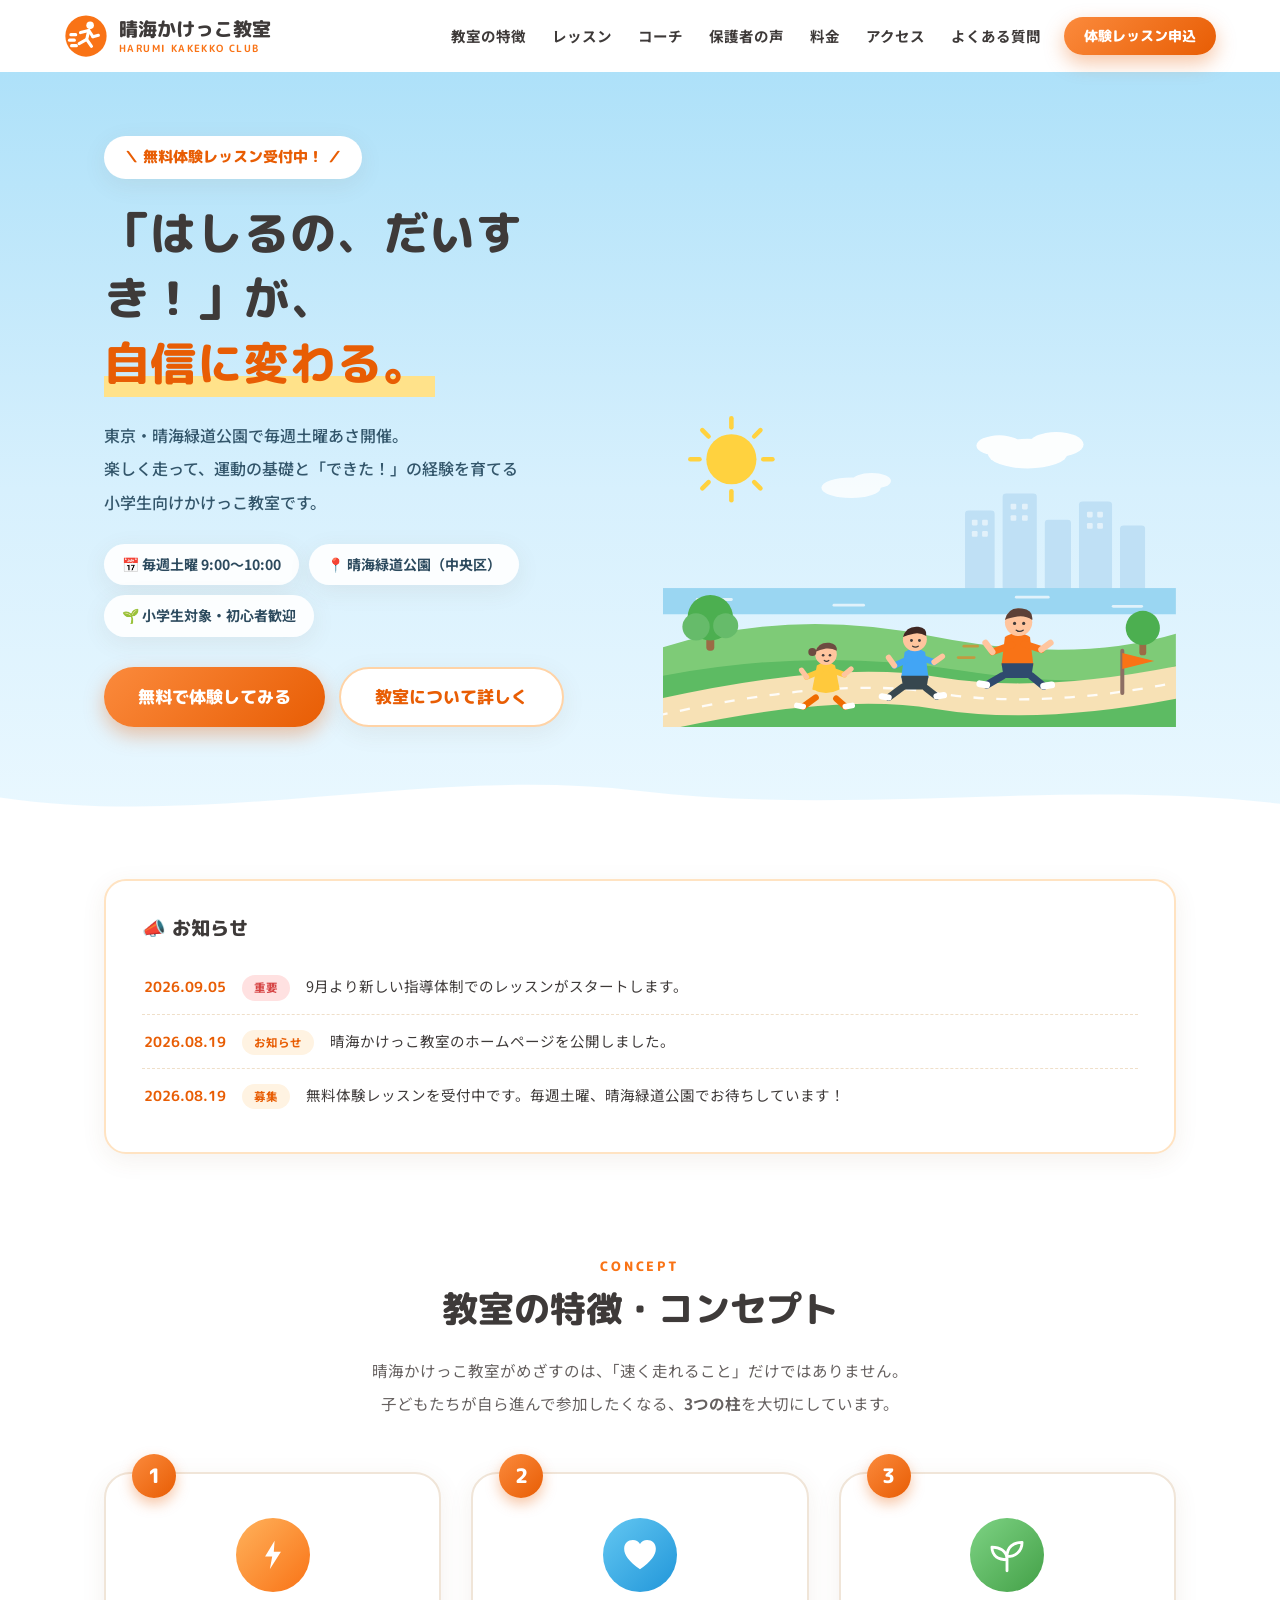
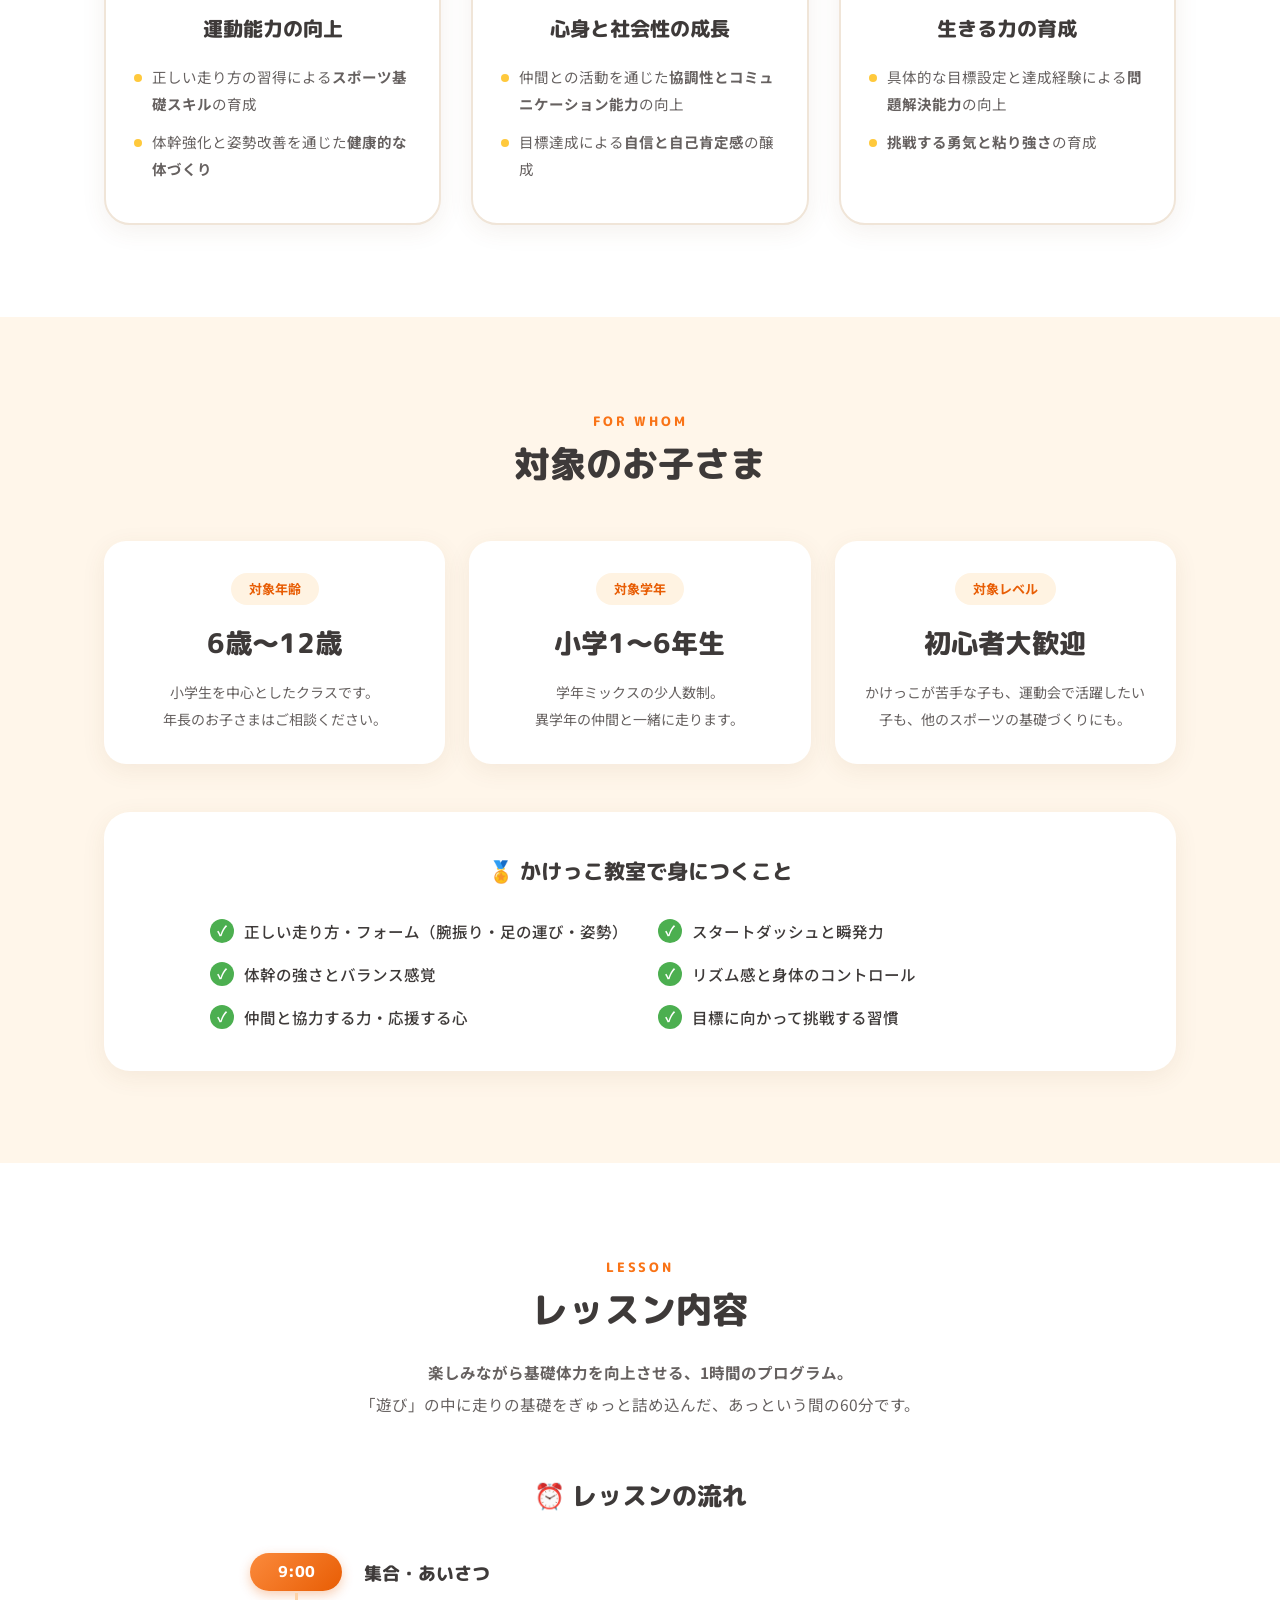
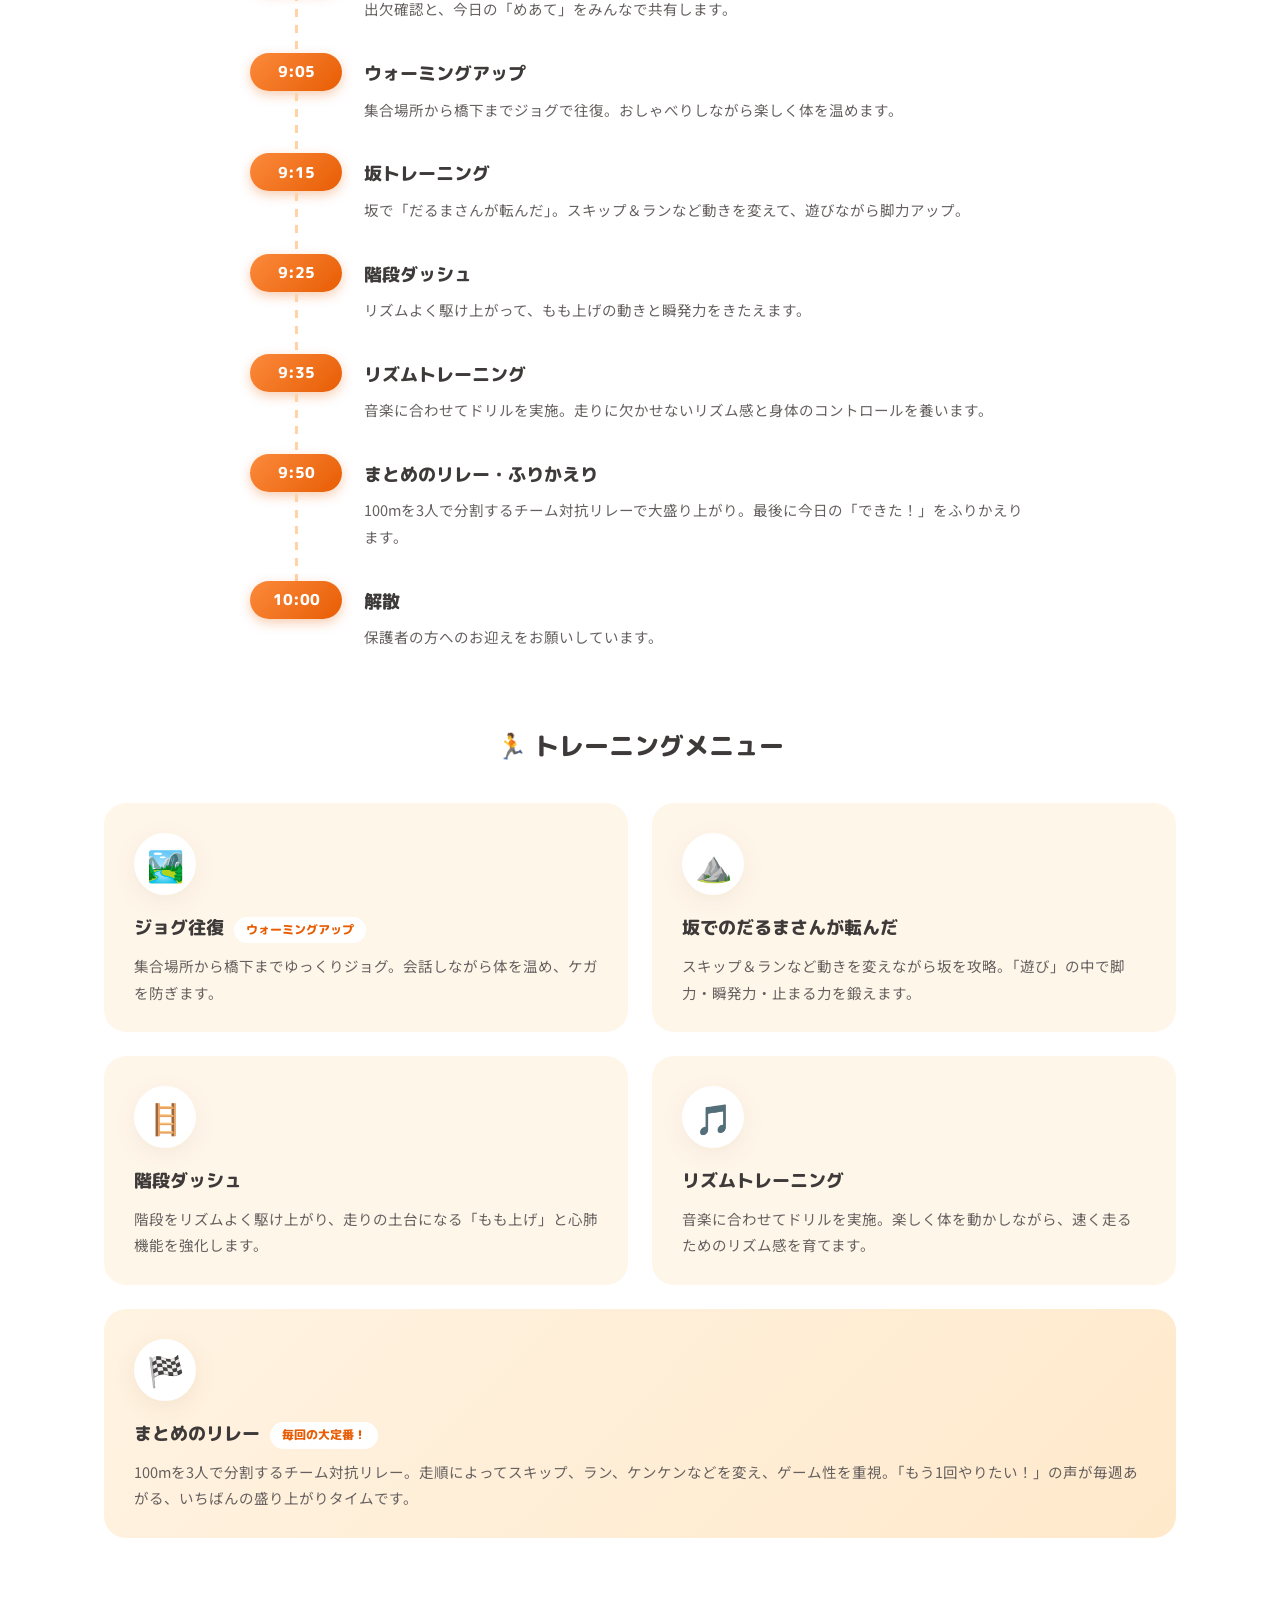
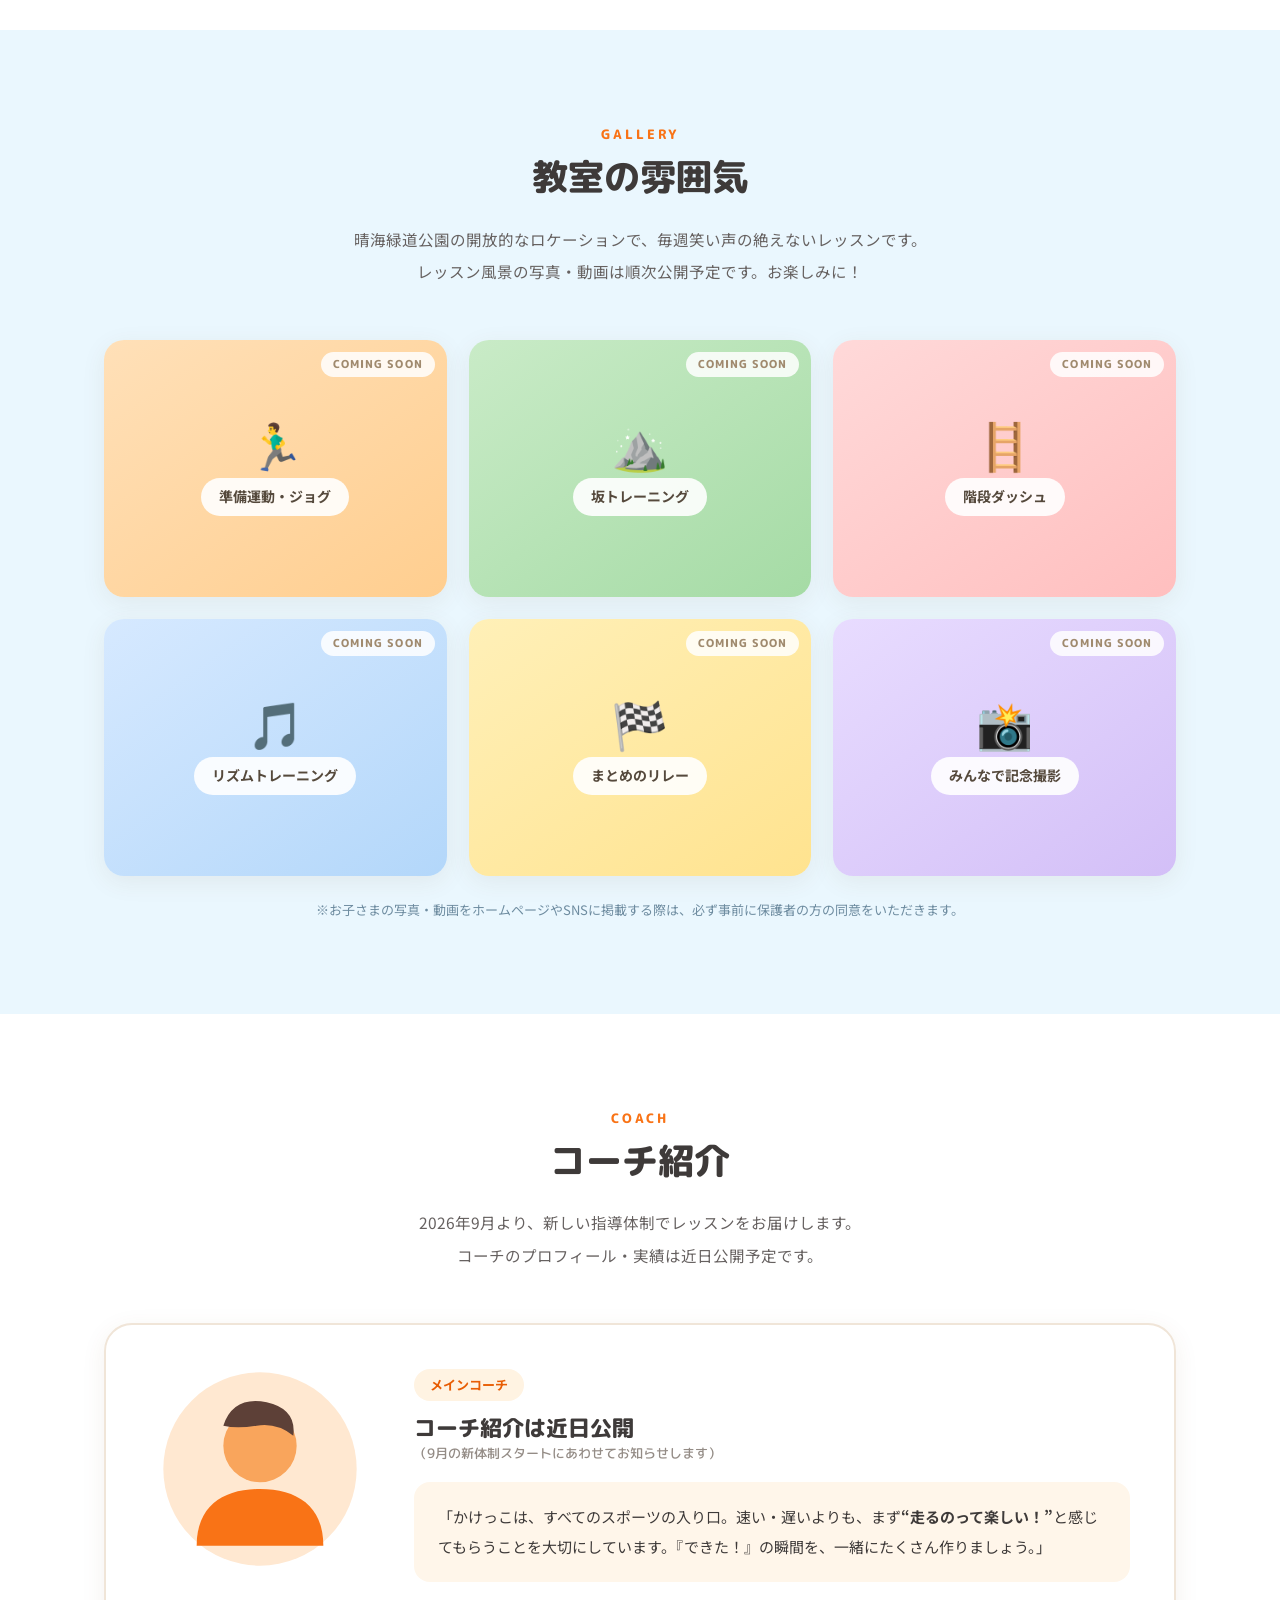
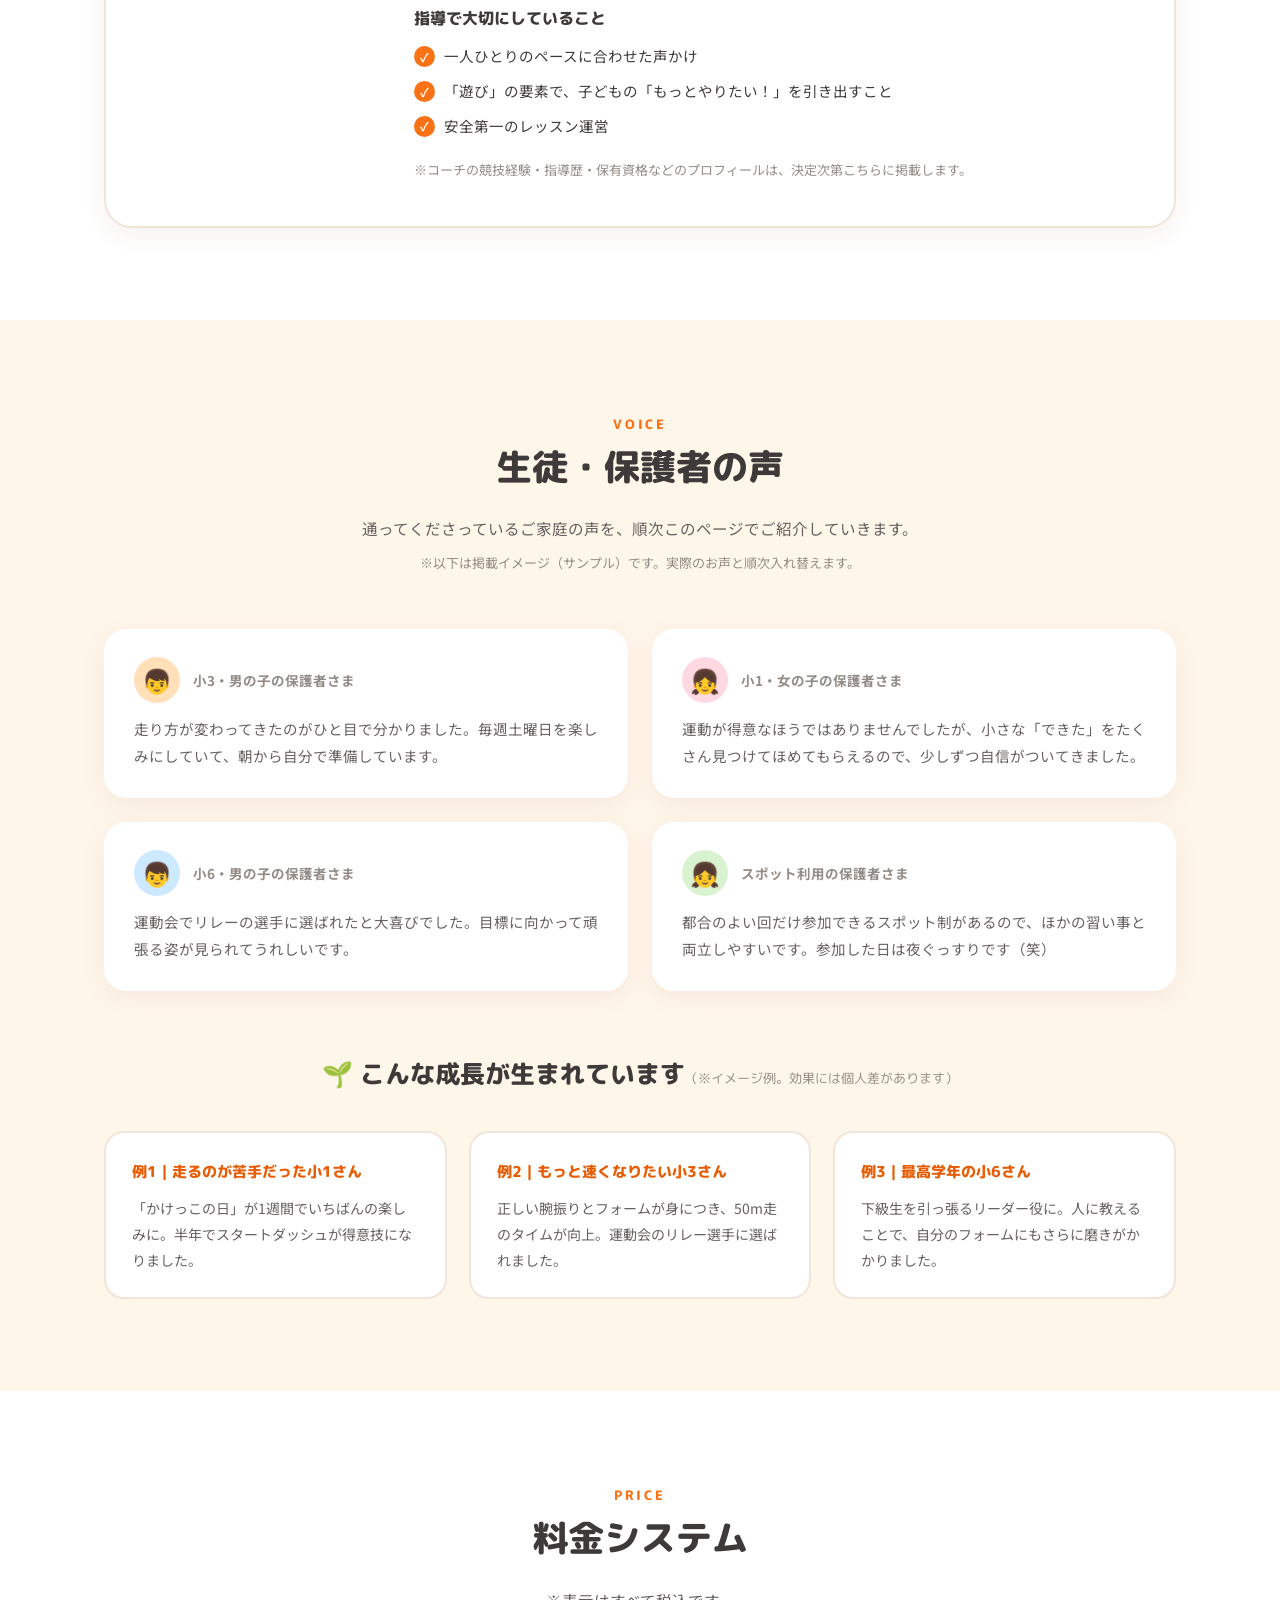
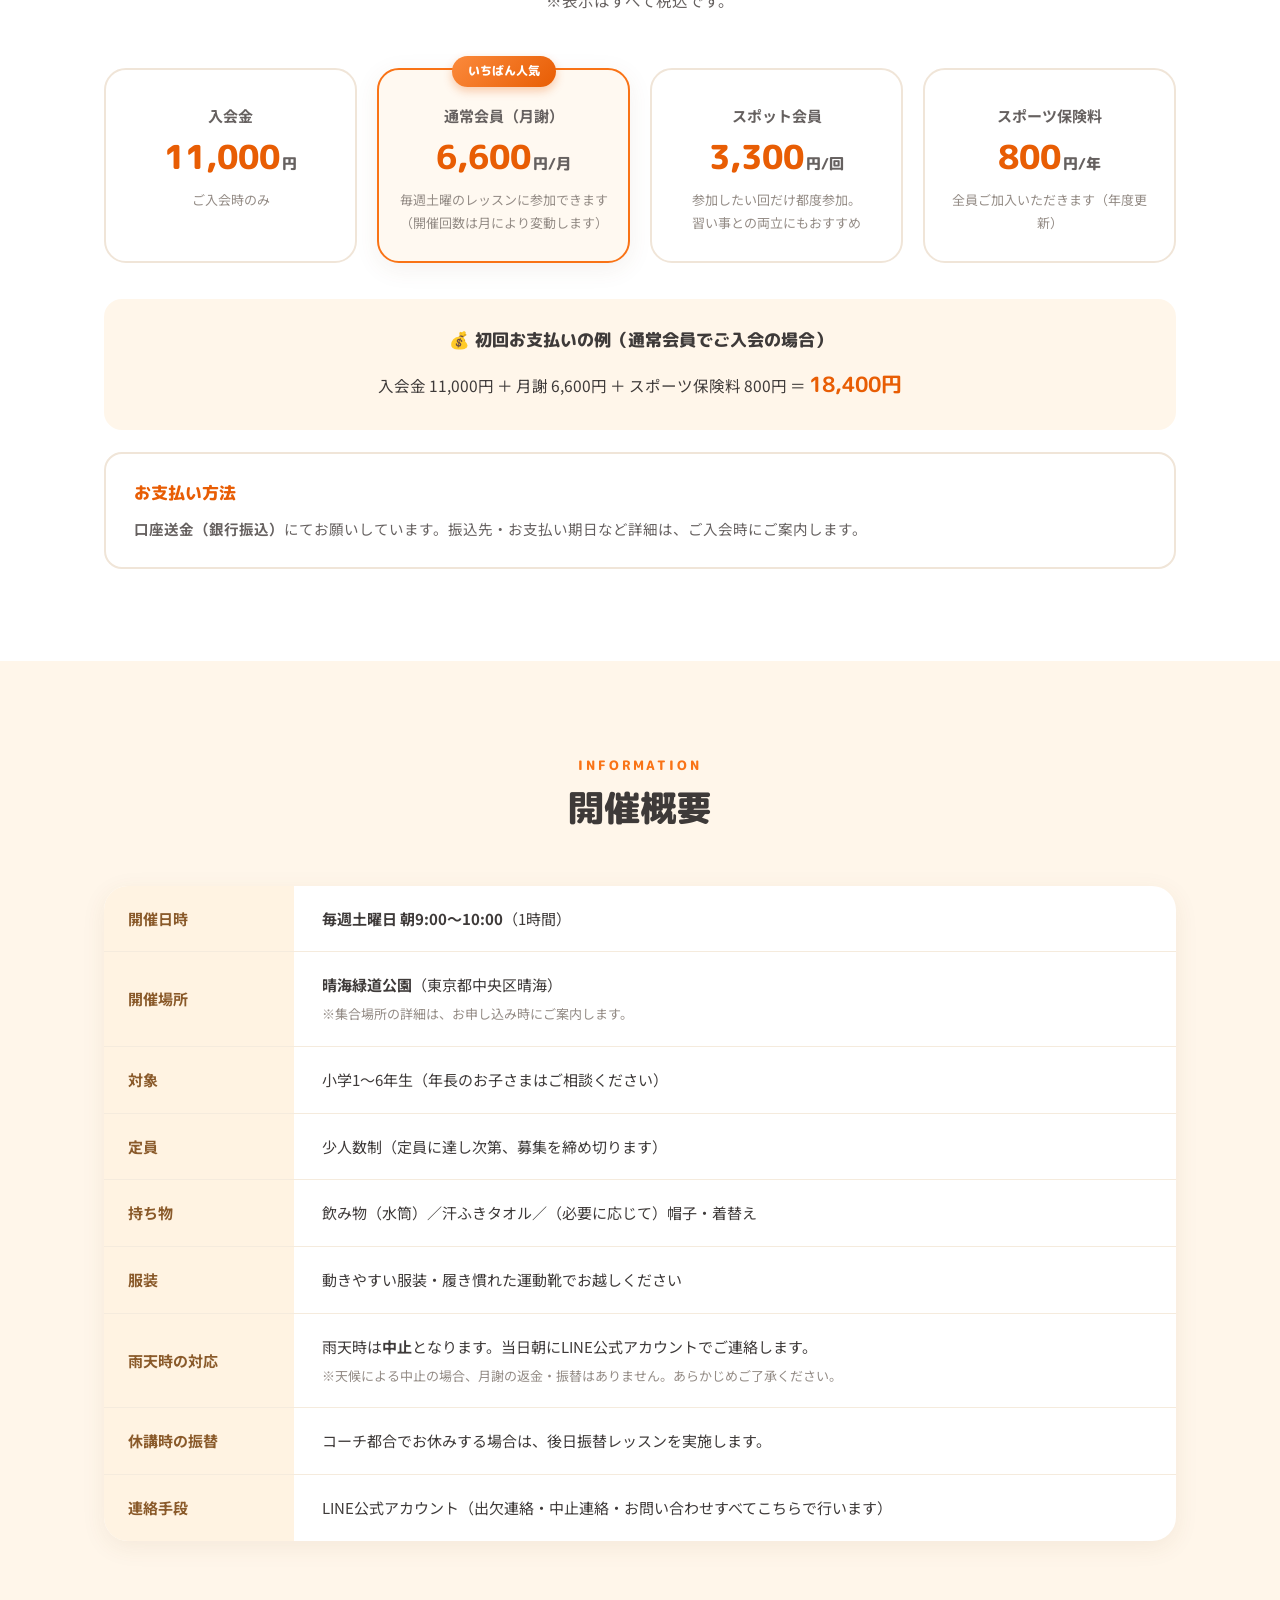
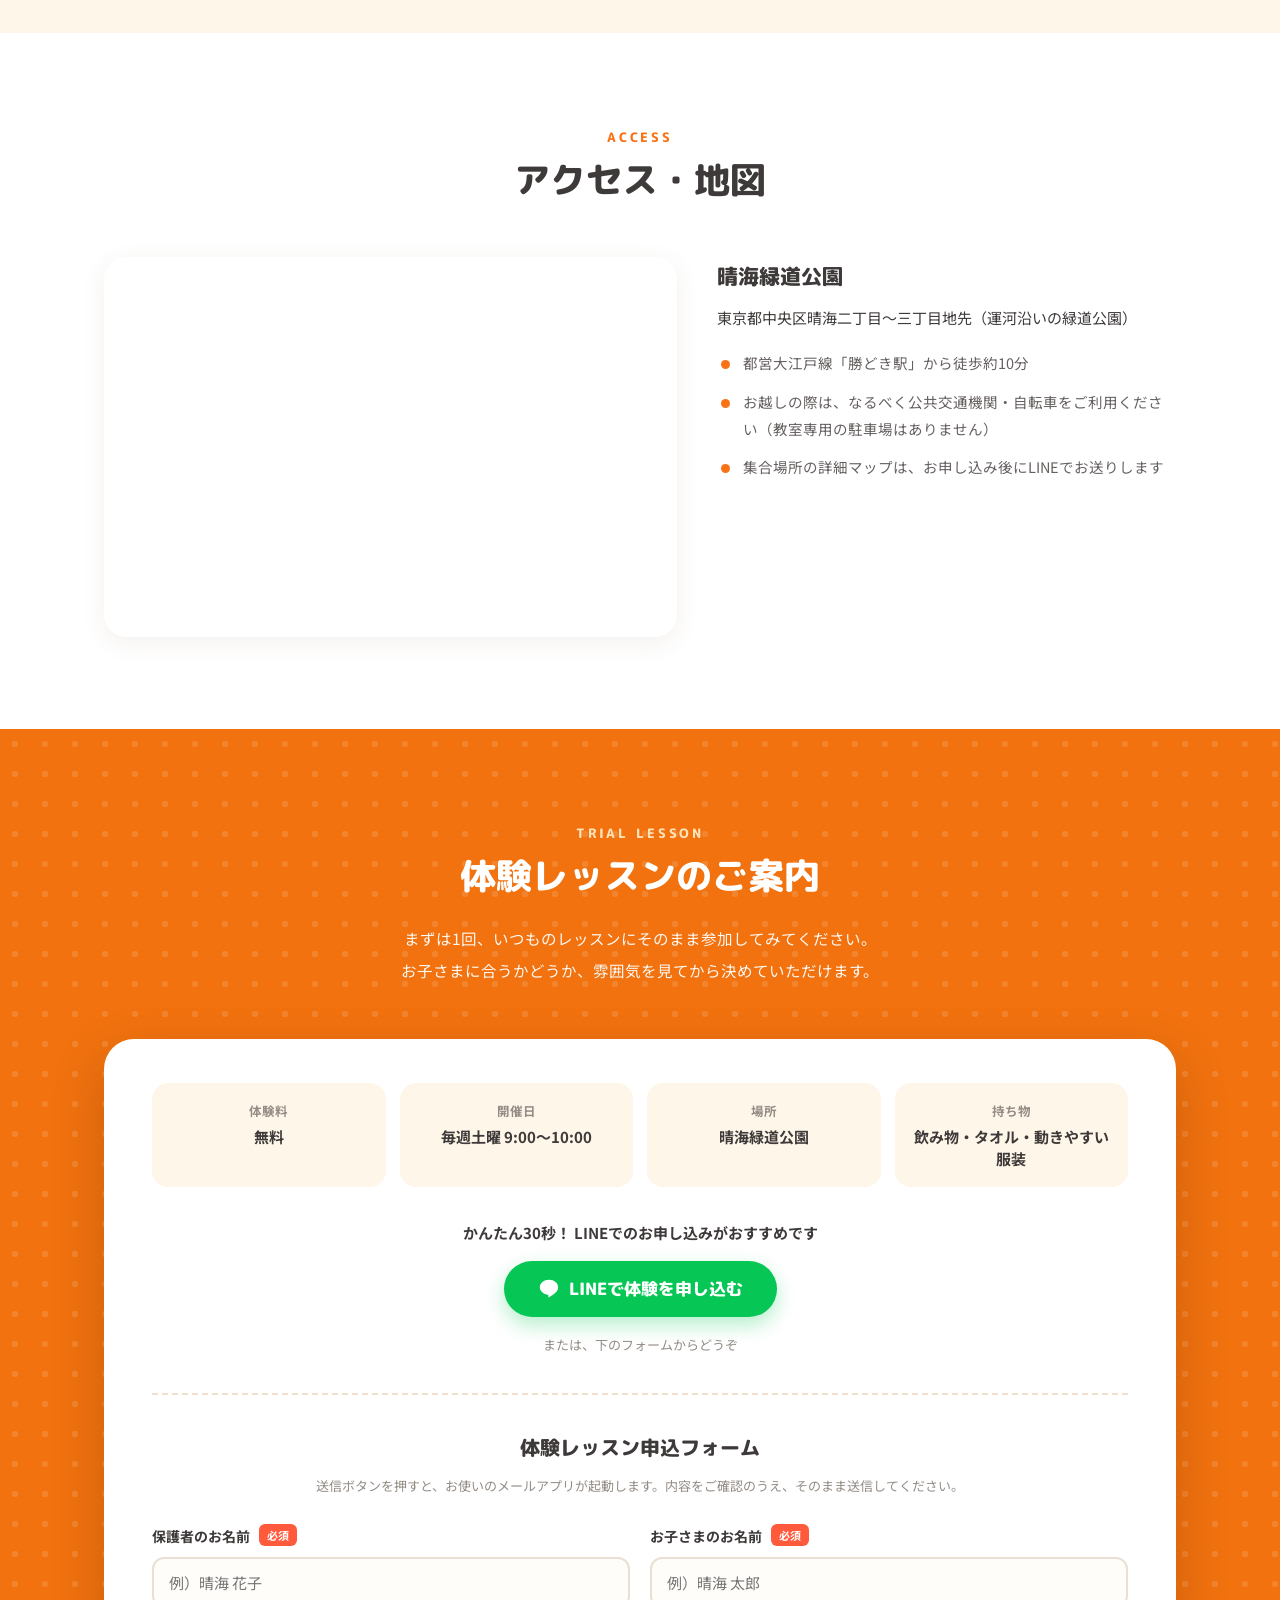
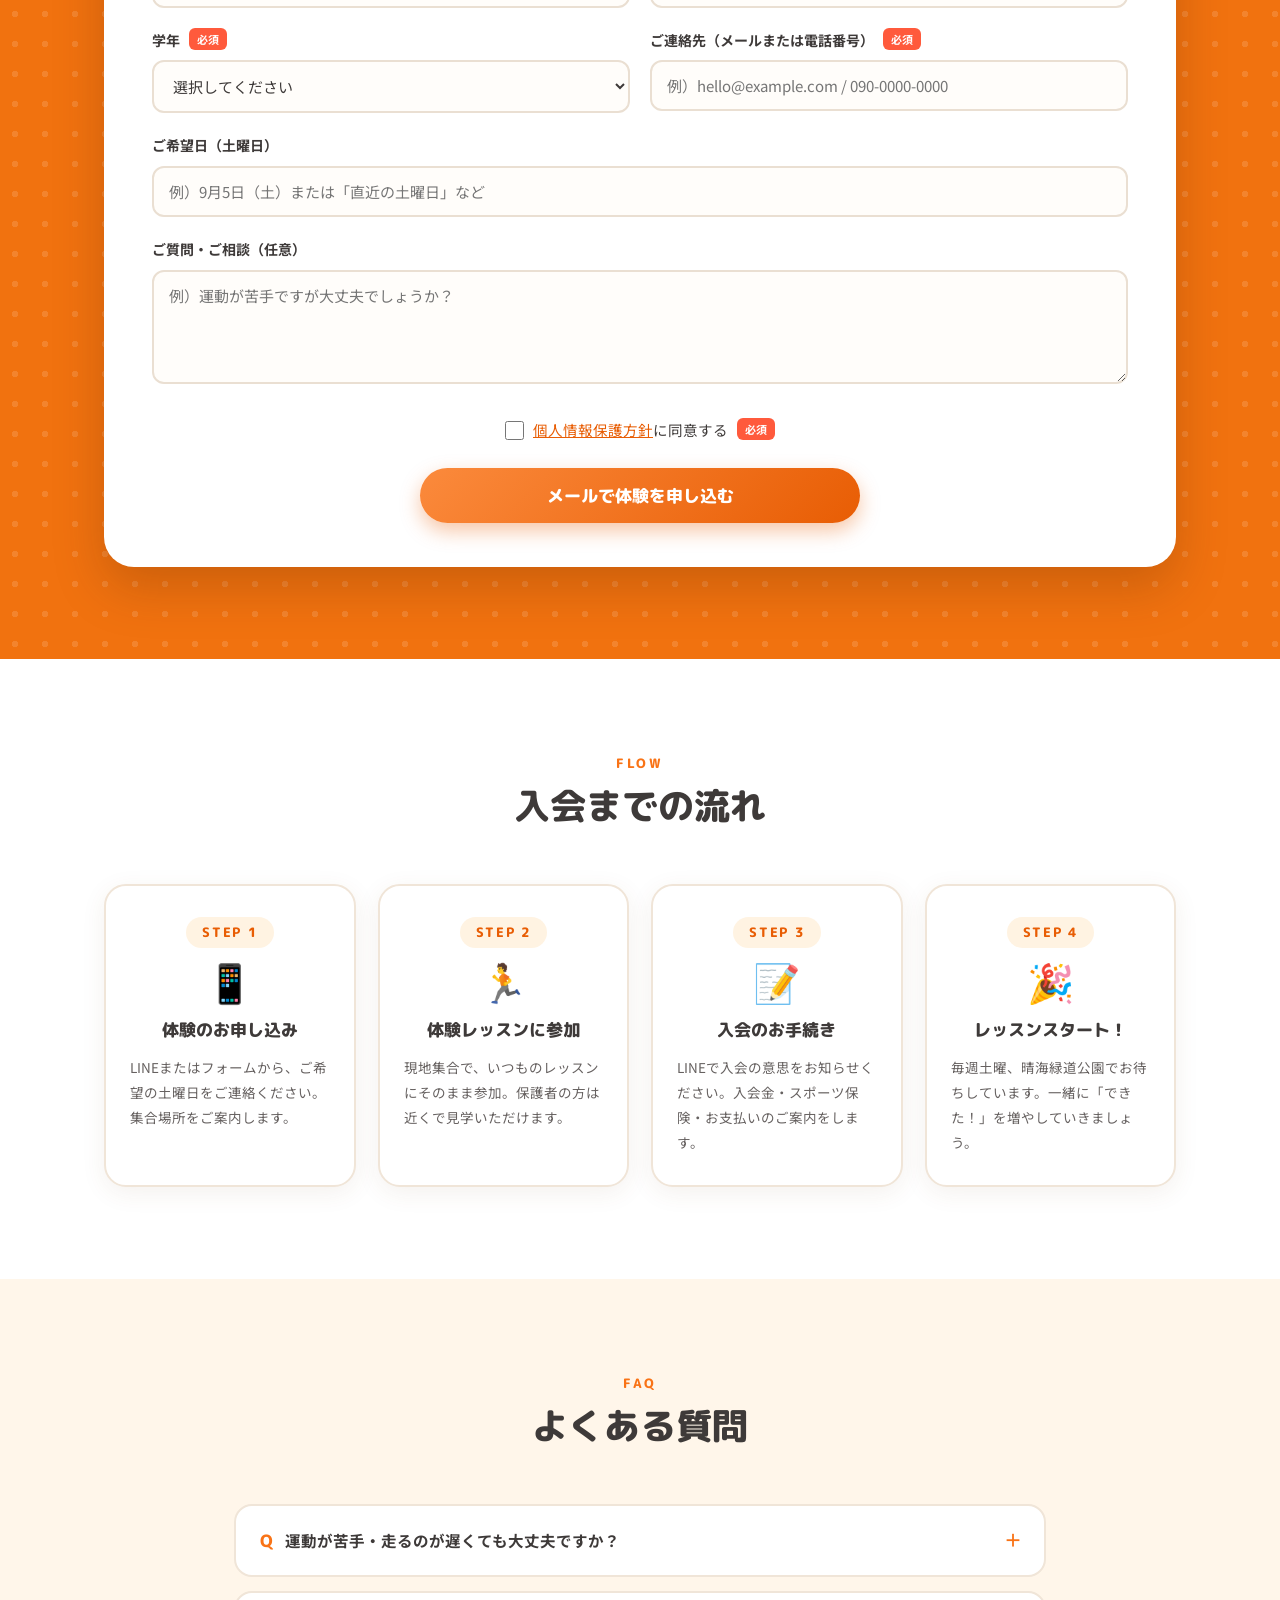
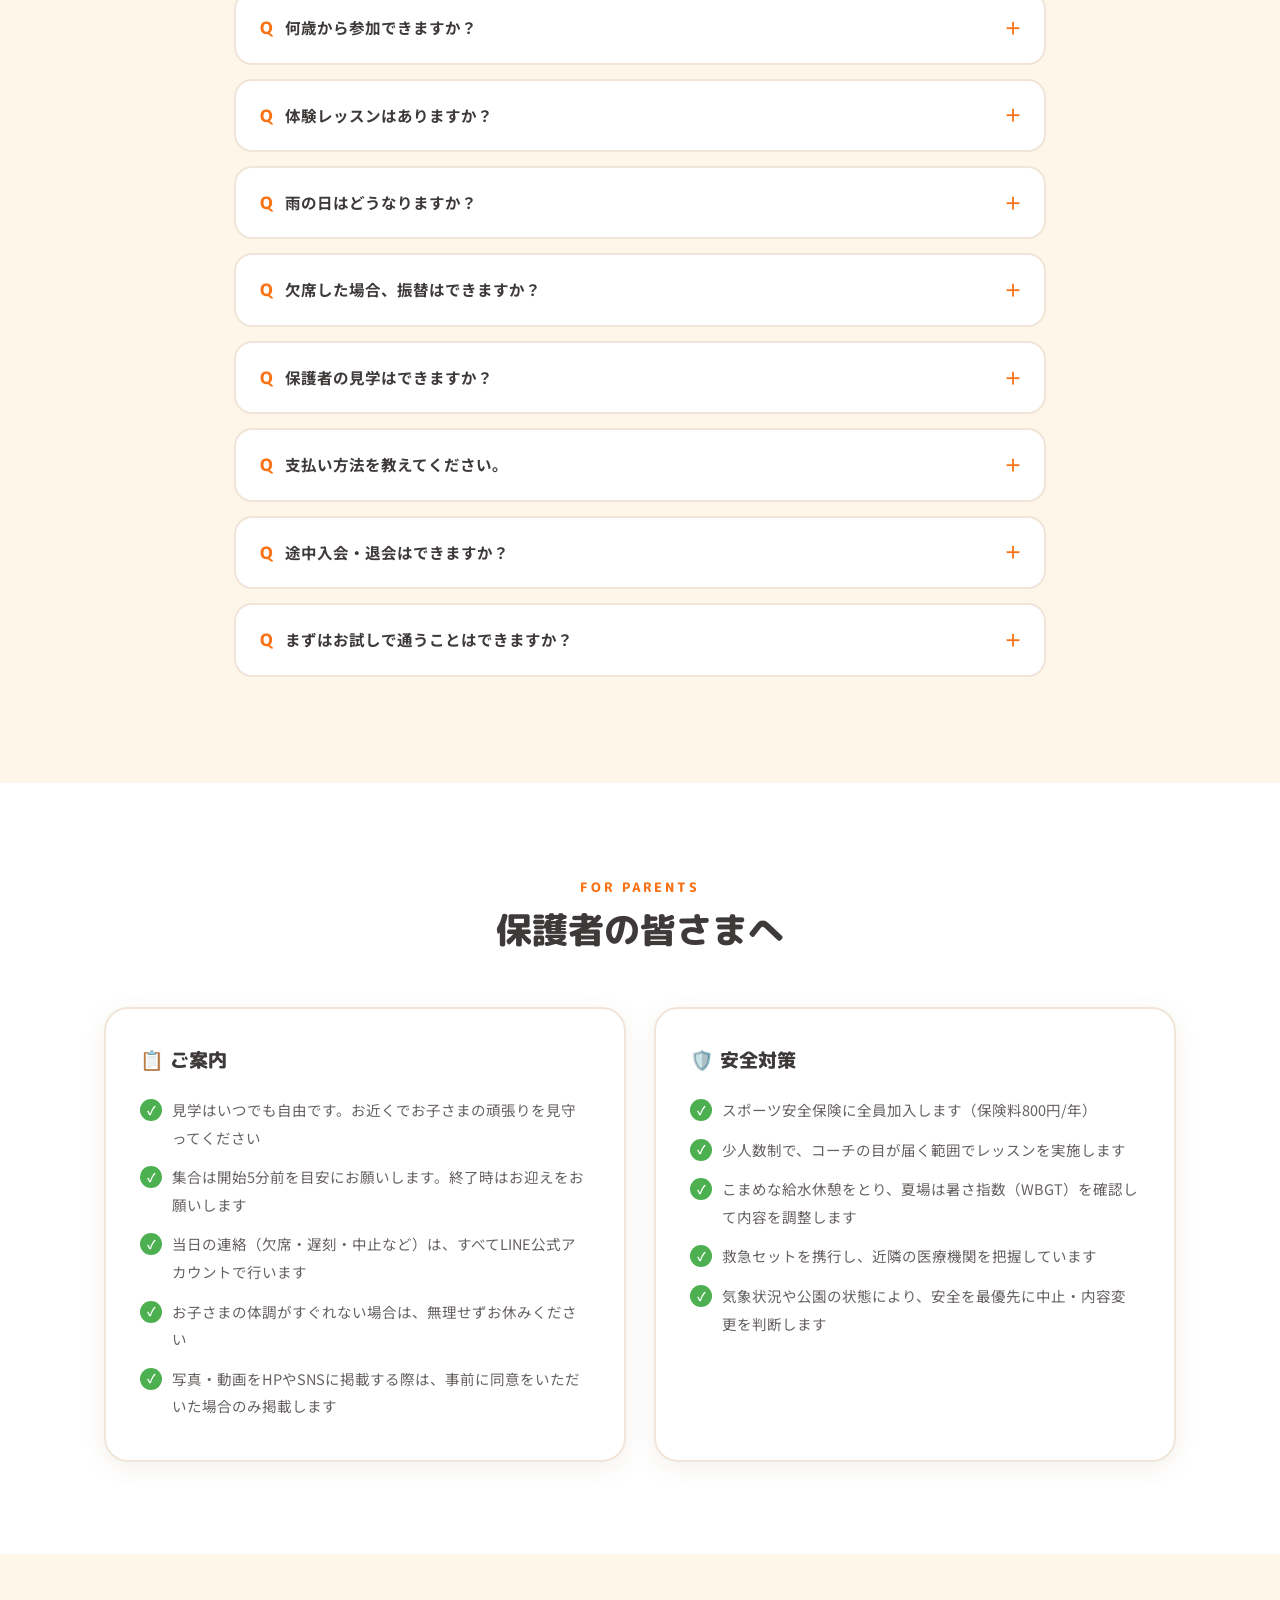
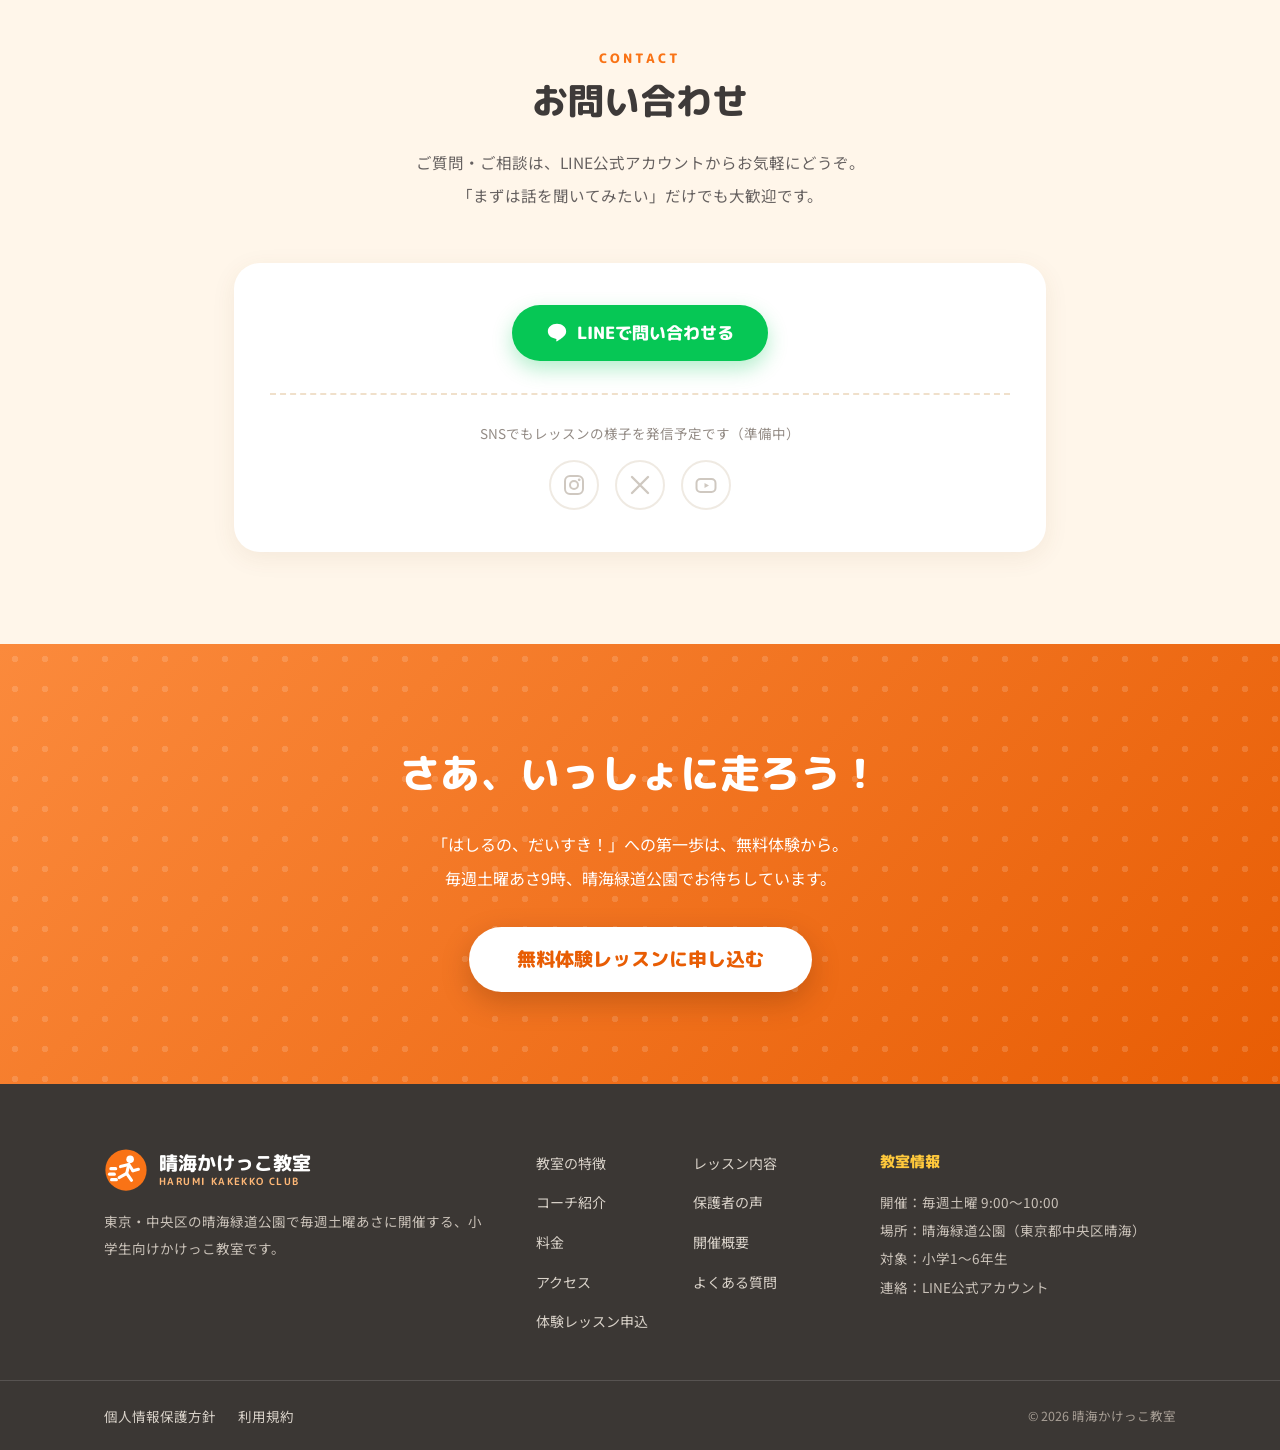
==== index.html @ 9915cd30 "晴海かけっこ教室 ホームページ初版 Co-Authored-By: Claude Fable 5 <noreply@anthropic.com>" ====
<!DOCTYPE html>
<html lang="ja">
<head>
<meta charset="UTF-8">
<meta name="viewport" content="width=device-width, initial-scale=1.0">
<title>晴海かけっこ教室｜東京・中央区晴海の小学生向けかけっこ教室（毎週土曜開催）</title>
<meta name="description" content="東京・中央区の晴海緑道公園で毎週土曜9:00〜10:00に開催する小学生向けかけっこ教室。正しい走り方と運動の基礎を、遊びの中で楽しく身につけます。初心者大歓迎・体験レッスン受付中！">
<meta property="og:title" content="晴海かけっこ教室｜「はしるの、だいすき！」が、自信に変わる。">
<meta property="og:description" content="晴海緑道公園で毎週土曜あさ開催。楽しく走って運動の基礎と自信を育てる、小学生向けかけっこ教室です。体験レッスン受付中！">
<meta property="og:type" content="website">
<meta property="og:locale" content="ja_JP">
<link rel="icon" href="data:image/svg+xml,%3Csvg xmlns='http://www.w3.org/2000/svg' viewBox='0 0 64 64'%3E%3Ccircle cx='32' cy='32' r='30' fill='%23F97316'/%3E%3Ctext x='32' y='42' font-size='28' text-anchor='middle' fill='white' font-family='sans-serif' font-weight='bold'%3E走%3C/text%3E%3C/svg%3E">
<link rel="preconnect" href="https://fonts.googleapis.com">
<link rel="preconnect" href="https://fonts.gstatic.com" crossorigin>
<link href="https://fonts.googleapis.com/css2?family=M+PLUS+Rounded+1c:wght@500;700;800&family=Noto+Sans+JP:wght@400;500;700&display=swap" rel="stylesheet">
<link rel="stylesheet" href="style.css">
<script>document.documentElement.classList.add("js");</script>
<script type="application/ld+json">
{
  "@context": "https://schema.org",
  "@type": "SportsActivityLocation",
  "name": "晴海かけっこ教室",
  "description": "東京・中央区の晴海緑道公園で毎週土曜に開催する小学生向けかけっこ教室",
  "address": {
    "@type": "PostalAddress",
    "addressLocality": "中央区",
    "addressRegion": "東京都",
    "streetAddress": "晴海（晴海緑道公園)"
  },
  "openingHours": "Sa 09:00-10:00",
  "priceRange": "月謝6,600円（税込）"
}
</script>
</head>
<body>

<!-- ============ ヘッダー ============ -->
<header class="site-header" id="siteHeader">
  <div class="header-inner">
    <a href="#top" class="brand" aria-label="晴海かけっこ教室 トップへ">
      <svg class="brand-mark" viewBox="0 0 64 64" aria-hidden="true">
        <circle cx="32" cy="32" r="30" fill="#F97316"/>
        <g stroke="#FFFFFF" stroke-width="4.5" stroke-linecap="round" fill="none">
          <circle cx="38" cy="16.5" r="5.5" fill="#FFFFFF" stroke="none"/>
          <path d="M24 27 L36 24 L42 33"/>
          <path d="M36 24 L33 37 L40 47"/>
          <path d="M33 37 L22 43"/>
          <path d="M42 33 L50 31"/>
          <path d="M10 30 L17 30"/>
          <path d="M8 38 L15 38"/>
          <path d="M11 46 L18 46"/>
        </g>
      </svg>
      <span class="brand-text">
        <span class="brand-name">晴海かけっこ教室</span>
        <span class="brand-sub">HARUMI KAKEKKO CLUB</span>
      </span>
    </a>
    <nav class="global-nav" id="globalNav" aria-label="メインメニュー">
      <ul>
        <li><a href="#concept">教室の特徴</a></li>
        <li><a href="#lesson">レッスン</a></li>
        <li><a href="#coach">コーチ</a></li>
        <li><a href="#voice">保護者の声</a></li>
        <li><a href="#price">料金</a></li>
        <li><a href="#access">アクセス</a></li>
        <li><a href="#faq">よくある質問</a></li>
        <li class="nav-cta"><a href="#trial" class="btn btn-primary btn-sm">体験レッスン申込</a></li>
      </ul>
    </nav>
    <button class="nav-toggle" id="navToggle" aria-label="メニューを開く" aria-expanded="false" aria-controls="globalNav">
      <span></span><span></span><span></span>
    </button>
  </div>
</header>

<main id="top">

<!-- ============ ファーストビュー ============ -->
<section class="hero">
  <div class="hero-inner container">
    <div class="hero-copy">
      <p class="hero-badge">＼ 無料体験レッスン受付中！ ／</p>
      <h1 class="hero-title">
        <span class="hero-title-line">「はしるの、だいすき！」が、</span>
        <span class="hero-title-line accent">自信に変わる。</span>
      </h1>
      <p class="hero-lead">
        東京・晴海緑道公園で毎週土曜あさ開催。<br>
        楽しく走って、運動の基礎と「できた！」の経験を育てる<br class="pc-only">
        小学生向けかけっこ教室です。
      </p>
      <ul class="hero-chips">
        <li>📅 毎週土曜 9:00〜10:00</li>
        <li>📍 晴海緑道公園（中央区）</li>
        <li>🌱 小学生対象・初心者歓迎</li>
      </ul>
      <div class="hero-cta">
        <a href="#trial" class="btn btn-primary btn-lg">無料で体験してみる</a>
        <a href="#concept" class="btn btn-ghost btn-lg">教室について詳しく</a>
      </div>
    </div>
    <div class="hero-art" aria-hidden="true">
      <svg viewBox="0 0 900 560" role="img" aria-label="晴海の公園を走る子どもたちのイラスト">
        <!-- 太陽 -->
        <g class="float-slow">
          <circle cx="120" cy="90" r="44" fill="#FFD23F"/>
          <g stroke="#FFD23F" stroke-width="8" stroke-linecap="round">
            <line x1="120" y1="18" x2="120" y2="34"/>
            <line x1="120" y1="146" x2="120" y2="162"/>
            <line x1="48" y1="90" x2="64" y2="90"/>
            <line x1="176" y1="90" x2="192" y2="90"/>
            <line x1="69" y1="39" x2="80" y2="50"/>
            <line x1="160" y1="130" x2="171" y2="141"/>
            <line x1="171" y1="39" x2="160" y2="50"/>
            <line x1="80" y1="130" x2="69" y2="141"/>
          </g>
        </g>
        <!-- 雲 -->
        <g fill="#FFFFFF" opacity="0.95" class="float-slow2">
          <ellipse cx="640" cy="80" rx="70" ry="26"/>
          <ellipse cx="690" cy="64" rx="48" ry="22"/>
          <ellipse cx="590" cy="66" rx="40" ry="18"/>
        </g>
        <g fill="#FFFFFF" opacity="0.8">
          <ellipse cx="330" cy="140" rx="52" ry="18"/>
          <ellipse cx="366" cy="128" rx="34" ry="14"/>
        </g>
        <!-- 晴海のビル群 -->
        <g fill="#BFE0F5">
          <rect x="530" y="180" width="52" height="140" rx="6"/>
          <rect x="596" y="150" width="60" height="170" rx="6"/>
          <rect x="670" y="196" width="46" height="124" rx="6"/>
          <rect x="730" y="164" width="58" height="156" rx="6"/>
          <rect x="802" y="206" width="44" height="114" rx="6"/>
        </g>
        <g fill="#FFFFFF" opacity="0.55">
          <rect x="542" y="196" width="10" height="10" rx="2"/><rect x="560" y="196" width="10" height="10" rx="2"/>
          <rect x="542" y="216" width="10" height="10" rx="2"/><rect x="560" y="216" width="10" height="10" rx="2"/>
          <rect x="610" y="168" width="10" height="10" rx="2"/><rect x="630" y="168" width="10" height="10" rx="2"/>
          <rect x="610" y="188" width="10" height="10" rx="2"/><rect x="630" y="188" width="10" height="10" rx="2"/>
          <rect x="744" y="182" width="10" height="10" rx="2"/><rect x="762" y="182" width="10" height="10" rx="2"/>
          <rect x="744" y="202" width="10" height="10" rx="2"/><rect x="762" y="202" width="10" height="10" rx="2"/>
        </g>
        <!-- 運河 -->
        <rect x="0" y="316" width="900" height="46" fill="#9AD6F2"/>
        <g stroke="#FFFFFF" stroke-width="5" stroke-linecap="round" opacity="0.7">
          <line x1="60" y1="336" x2="120" y2="336"/>
          <line x1="300" y1="346" x2="352" y2="346"/>
          <line x1="620" y1="332" x2="676" y2="332"/>
          <line x1="790" y1="348" x2="840" y2="348"/>
        </g>
        <!-- 緑の丘 -->
        <path d="M0 420 Q 220 350 470 400 T 900 396 L 900 560 L 0 560 Z" fill="#7ECb77"/>
        <path d="M0 470 Q 260 420 520 460 T 900 452 L 900 560 L 0 560 Z" fill="#5DBB63"/>
        <!-- 走路 -->
        <path d="M-10 540 Q 300 470 480 500 T 910 480" stroke="#F7E1B5" stroke-width="56" fill="none" stroke-linecap="round"/>
        <path d="M-10 540 Q 300 470 480 500 T 910 480" stroke="#FFFFFF" stroke-width="4" stroke-dasharray="18 22" fill="none" opacity="0.9"/>
        <!-- 木 -->
        <g>
          <rect x="76" y="392" width="14" height="34" rx="6" fill="#9C6B45"/>
          <circle cx="83" cy="368" r="40" fill="#4CAF50"/>
          <circle cx="58" cy="384" r="24" fill="#66BB6A"/>
          <circle cx="110" cy="382" r="22" fill="#66BB6A"/>
        </g>
        <g>
          <rect x="836" y="404" width="12" height="30" rx="5" fill="#9C6B45"/>
          <circle cx="842" cy="386" r="30" fill="#4CAF50"/>
        </g>
        <!-- ゴールフラッグ -->
        <g>
          <line x1="806" y1="426" x2="806" y2="500" stroke="#8D6E63" stroke-width="7" stroke-linecap="round"/>
          <path d="M806 430 L862 444 L806 458 Z" fill="#F97316"/>
        </g>
        <!-- 子ども1（先頭・オレンジ） -->
        <g class="runner runner-1">
          <g stroke="#3E3A39" stroke-width="0" fill="none">
            <path d="M596 470 L568 486" stroke="#2F4A6E" stroke-width="13" stroke-linecap="round"/>
            <path d="M646 470 L668 488" stroke="#2F4A6E" stroke-width="13" stroke-linecap="round"/>
            <path d="M568 486 L556 484" stroke="#FFFFFF" stroke-width="12" stroke-linecap="round"/>
            <path d="M668 488 L682 486" stroke="#FFFFFF" stroke-width="12" stroke-linecap="round"/>
          </g>
          <path d="M600 402 Q 622 388 644 402 L 650 452 Q 622 466 594 452 Z" fill="#F97316"/>
          <path d="M594 448 L650 448 L646 474 L598 474 Z" fill="#2F4A6E"/>
          <path d="M612 416 L578 428" stroke="#F97316" stroke-width="12" stroke-linecap="round" fill="none"/>
          <path d="M578 428 L566 412" stroke="#FFC59E" stroke-width="11" stroke-linecap="round" fill="none"/>
          <path d="M634 414 L664 424" stroke="#F97316" stroke-width="12" stroke-linecap="round" fill="none"/>
          <path d="M664 424 L680 412" stroke="#FFC59E" stroke-width="11" stroke-linecap="round" fill="none"/>
          <circle cx="624" cy="376" r="24" fill="#FFC59E"/>
          <path d="M600 372 Q 606 348 630 352 Q 650 354 648 372 Q 636 364 622 366 Q 608 368 600 372 Z" fill="#5D4037"/>
          <circle cx="617" cy="378" r="2.8" fill="#3E3A39"/>
          <circle cx="633" cy="378" r="2.8" fill="#3E3A39"/>
          <path d="M620 390 Q 626 394 632 390" stroke="#3E3A39" stroke-width="2.5" stroke-linecap="round" fill="none"/>
          <g stroke="#F97316" stroke-width="5" stroke-linecap="round" opacity="0.55">
            <line x1="528" y1="418" x2="552" y2="418"/>
            <line x1="518" y1="438" x2="546" y2="438"/>
          </g>
        </g>
        <!-- 子ども2（ブルー） -->
        <g class="runner runner-2">
          <path d="M420 490 L396 508" stroke="#37474F" stroke-width="12" stroke-linecap="round" fill="none"/>
          <path d="M462 492 L480 506" stroke="#37474F" stroke-width="12" stroke-linecap="round" fill="none"/>
          <path d="M396 508 L384 506" stroke="#FFFFFF" stroke-width="11" stroke-linecap="round" fill="none"/>
          <path d="M480 506 L493 504" stroke="#FFFFFF" stroke-width="11" stroke-linecap="round" fill="none"/>
          <path d="M424 428 Q 442 416 460 428 L 466 474 Q 442 486 418 474 Z" fill="#42A5F5"/>
          <path d="M418 470 L466 470 L462 494 L422 494 Z" fill="#37474F"/>
          <path d="M432 440 L406 452" stroke="#42A5F5" stroke-width="11" stroke-linecap="round" fill="none"/>
          <path d="M406 452 L396 438" stroke="#FFC59E" stroke-width="10" stroke-linecap="round" fill="none"/>
          <path d="M452 438 L476 446" stroke="#42A5F5" stroke-width="11" stroke-linecap="round" fill="none"/>
          <path d="M476 446 L490 436" stroke="#FFC59E" stroke-width="10" stroke-linecap="round" fill="none"/>
          <circle cx="442" cy="406" r="21" fill="#FFC59E"/>
          <path d="M421 402 Q 427 382 448 384 Q 464 386 462 400 Q 452 394 440 396 Q 428 398 421 402 Z" fill="#3E2723"/>
          <circle cx="436" cy="408" r="2.5" fill="#3E3A39"/>
          <circle cx="450" cy="408" r="2.5" fill="#3E3A39"/>
          <path d="M438 418 Q 443 421 448 418" stroke="#3E3A39" stroke-width="2.2" stroke-linecap="round" fill="none"/>
        </g>
        <!-- 子ども3（イエロー・女の子） -->
        <g class="runner runner-3">
          <path d="M268 508 L246 524" stroke="#EF6C00" stroke-width="11" stroke-linecap="round" fill="none"/>
          <path d="M304 510 L320 524" stroke="#EF6C00" stroke-width="11" stroke-linecap="round" fill="none"/>
          <path d="M246 524 L235 522" stroke="#FFFFFF" stroke-width="10" stroke-linecap="round" fill="none"/>
          <path d="M320 524 L332 522" stroke="#FFFFFF" stroke-width="10" stroke-linecap="round" fill="none"/>
          <path d="M270 452 Q 286 440 302 452 L 310 494 Q 286 506 262 494 Z" fill="#FFC93C"/>
          <path d="M276 462 L252 472" stroke="#FFC93C" stroke-width="10" stroke-linecap="round" fill="none"/>
          <path d="M252 472 L243 460" stroke="#FFC59E" stroke-width="9" stroke-linecap="round" fill="none"/>
          <path d="M296 460 L318 468" stroke="#FFC93C" stroke-width="10" stroke-linecap="round" fill="none"/>
          <path d="M318 468 L330 458" stroke="#FFC59E" stroke-width="9" stroke-linecap="round" fill="none"/>
          <circle cx="286" cy="432" r="19" fill="#FFC59E"/>
          <path d="M267 428 Q 273 410 292 412 Q 306 414 305 426 Q 296 421 286 422 Q 275 424 267 428 Z" fill="#6D4C41"/>
          <circle cx="262" cy="428" r="7" fill="#6D4C41"/>
          <circle cx="281" cy="434" r="2.3" fill="#3E3A39"/>
          <circle cx="293" cy="434" r="2.3" fill="#3E3A39"/>
          <path d="M283 443 Q 287 446 291 443" stroke="#3E3A39" stroke-width="2" stroke-linecap="round" fill="none"/>
        </g>
      </svg>
    </div>
  </div>
  <div class="hero-wave" aria-hidden="true">
    <svg viewBox="0 0 1440 90" preserveAspectRatio="none">
      <path d="M0,48 C240,88 480,8 720,40 C960,72 1200,24 1440,56 L1440,90 L0,90 Z" fill="#FFFFFF"/>
    </svg>
  </div>
</section>

<!-- ============ お知らせ・ニュース ============ -->
<section class="news section-sm" id="news">
  <div class="container">
    <div class="news-panel reveal">
      <h2 class="news-title">📣 お知らせ</h2>
      <ul class="news-list">
        <!-- ▼ お知らせはここに追記してください（新しいものを上に） -->
        <li>
          <time datetime="2026-09-05">2026.09.05</time>
          <span class="news-tag important">重要</span>
          <p>9月より新しい指導体制でのレッスンがスタートします。</p>
        </li>
        <li>
          <time datetime="2026-08-19">2026.08.19</time>
          <span class="news-tag">お知らせ</span>
          <p>晴海かけっこ教室のホームページを公開しました。</p>
        </li>
        <li>
          <time datetime="2026-08-19">2026.08.19</time>
          <span class="news-tag">募集</span>
          <p>無料体験レッスンを受付中です。毎週土曜、晴海緑道公園でお待ちしています！</p>
        </li>
      </ul>
    </div>
  </div>
</section>

<!-- ============ 教室の特徴・コンセプト ============ -->
<section class="section" id="concept">
  <div class="container">
    <header class="sec-head reveal">
      <p class="sec-label">CONCEPT</p>
      <h2 class="sec-title">教室の特徴・コンセプト</h2>
      <p class="sec-lead">
        晴海かけっこ教室がめざすのは、「速く走れること」だけではありません。<br>
        子どもたちが自ら進んで参加したくなる、<strong>3つの柱</strong>を大切にしています。
      </p>
    </header>
    <div class="pillar-grid">
      <article class="pillar-card reveal">
        <div class="pillar-num">1</div>
        <div class="pillar-icon icon-orange">
          <svg viewBox="0 0 48 48" aria-hidden="true"><path d="M26 6 L14 26 L23 26 L20 42 L34 20 L25 20 Z" fill="currentColor"/></svg>
        </div>
        <h3>運動能力の向上</h3>
        <ul>
          <li>正しい走り方の習得による<strong>スポーツ基礎スキル</strong>の育成</li>
          <li>体幹強化と姿勢改善を通じた<strong>健康的な体づくり</strong></li>
        </ul>
      </article>
      <article class="pillar-card reveal">
        <div class="pillar-num">2</div>
        <div class="pillar-icon icon-blue">
          <svg viewBox="0 0 48 48" aria-hidden="true"><path d="M24 42 C10 32 4 24 4 16 C4 9 9 5 15 5 C19 5 22 7 24 10 C26 7 29 5 33 5 C39 5 44 9 44 16 C44 24 38 32 24 42 Z" fill="currentColor"/></svg>
        </div>
        <h3>心身と社会性の成長</h3>
        <ul>
          <li>仲間との活動を通じた<strong>協調性とコミュニケーション能力</strong>の向上</li>
          <li>目標達成による<strong>自信と自己肯定感</strong>の醸成</li>
        </ul>
      </article>
      <article class="pillar-card reveal">
        <div class="pillar-num">3</div>
        <div class="pillar-icon icon-green">
          <svg viewBox="0 0 48 48" aria-hidden="true"><path d="M24 44 L24 22 M24 30 C24 18 14 14 5 14 C5 26 14 30 24 30 Z M24 26 C24 14 32 8 43 8 C43 20 34 26 24 26 Z" stroke="currentColor" stroke-width="3.6" fill="none" stroke-linecap="round" stroke-linejoin="round"/></svg>
        </div>
        <h3>生きる力の育成</h3>
        <ul>
          <li>具体的な目標設定と達成経験による<strong>問題解決能力</strong>の向上</li>
          <li><strong>挑戦する勇気と粘り強さ</strong>の育成</li>
        </ul>
      </article>
    </div>
  </div>
</section>

<!-- ============ 対象 ============ -->
<section class="section bg-cream" id="target">
  <div class="container">
    <header class="sec-head reveal">
      <p class="sec-label">FOR WHOM</p>
      <h2 class="sec-title">対象のお子さま</h2>
    </header>
    <div class="target-grid">
      <div class="target-card reveal">
        <p class="target-label">対象年齢</p>
        <p class="target-main">6歳〜12歳</p>
        <p class="target-note">小学生を中心としたクラスです。<br>年長のお子さまはご相談ください。</p>
      </div>
      <div class="target-card reveal">
        <p class="target-label">対象学年</p>
        <p class="target-main">小学1〜6年生</p>
        <p class="target-note">学年ミックスの少人数制。<br>異学年の仲間と一緒に走ります。</p>
      </div>
      <div class="target-card reveal">
        <p class="target-label">対象レベル</p>
        <p class="target-main">初心者大歓迎</p>
        <p class="target-note">かけっこが苦手な子も、運動会で活躍したい子も、他のスポーツの基礎づくりにも。</p>
      </div>
    </div>
    <div class="skills reveal" id="skills">
      <h3 class="skills-title">🏅 かけっこ教室で身につくこと</h3>
      <ul class="skills-list">
        <li>正しい走り方・フォーム（腕振り・足の運び・姿勢）</li>
        <li>スタートダッシュと瞬発力</li>
        <li>体幹の強さとバランス感覚</li>
        <li>リズム感と身体のコントロール</li>
        <li>仲間と協力する力・応援する心</li>
        <li>目標に向かって挑戦する習慣</li>
      </ul>
    </div>
  </div>
</section>

<!-- ============ レッスン内容 ============ -->
<section class="section" id="lesson">
  <div class="container">
    <header class="sec-head reveal">
      <p class="sec-label">LESSON</p>
      <h2 class="sec-title">レッスン内容</h2>
      <p class="sec-lead">
        <strong>楽しみながら基礎体力を向上させる、1時間のプログラム。</strong><br>
        「遊び」の中に走りの基礎をぎゅっと詰め込んだ、あっという間の60分です。
      </p>
    </header>

    <div class="lesson-flow reveal">
      <h3 class="sub-title">⏰ レッスンの流れ</h3>
      <ol class="timeline">
        <li>
          <span class="tl-time">9:00</span>
          <div class="tl-body">
            <h4>集合・あいさつ</h4>
            <p>出欠確認と、今日の「めあて」をみんなで共有します。</p>
          </div>
        </li>
        <li>
          <span class="tl-time">9:05</span>
          <div class="tl-body">
            <h4>ウォーミングアップ</h4>
            <p>集合場所から橋下までジョグで往復。おしゃべりしながら楽しく体を温めます。</p>
          </div>
        </li>
        <li>
          <span class="tl-time">9:15</span>
          <div class="tl-body">
            <h4>坂トレーニング</h4>
            <p>坂で「だるまさんが転んだ」。スキップ＆ランなど動きを変えて、遊びながら脚力アップ。</p>
          </div>
        </li>
        <li>
          <span class="tl-time">9:25</span>
          <div class="tl-body">
            <h4>階段ダッシュ</h4>
            <p>リズムよく駆け上がって、もも上げの動きと瞬発力をきたえます。</p>
          </div>
        </li>
        <li>
          <span class="tl-time">9:35</span>
          <div class="tl-body">
            <h4>リズムトレーニング</h4>
            <p>音楽に合わせてドリルを実施。走りに欠かせないリズム感と身体のコントロールを養います。</p>
          </div>
        </li>
        <li>
          <span class="tl-time">9:50</span>
          <div class="tl-body">
            <h4>まとめのリレー・ふりかえり</h4>
            <p>100mを3人で分割するチーム対抗リレーで大盛り上がり。最後に今日の「できた！」をふりかえります。</p>
          </div>
        </li>
        <li>
          <span class="tl-time">10:00</span>
          <div class="tl-body">
            <h4>解散</h4>
            <p>保護者の方へのお迎えをお願いしています。</p>
          </div>
        </li>
      </ol>
    </div>

    <div class="menu-block">
      <h3 class="sub-title reveal">🏃 トレーニングメニュー</h3>
      <div class="menu-grid">
        <article class="menu-card reveal">
          <div class="menu-icon">🏞️</div>
          <h4>ジョグ往復<span>ウォーミングアップ</span></h4>
          <p>集合場所から橋下までゆっくりジョグ。会話しながら体を温め、ケガを防ぎます。</p>
        </article>
        <article class="menu-card reveal">
          <div class="menu-icon">⛰️</div>
          <h4>坂でのだるまさんが転んだ</h4>
          <p>スキップ＆ランなど動きを変えながら坂を攻略。「遊び」の中で脚力・瞬発力・止まる力を鍛えます。</p>
        </article>
        <article class="menu-card reveal">
          <div class="menu-icon">🪜</div>
          <h4>階段ダッシュ</h4>
          <p>階段をリズムよく駆け上がり、走りの土台になる「もも上げ」と心肺機能を強化します。</p>
        </article>
        <article class="menu-card reveal">
          <div class="menu-icon">🎵</div>
          <h4>リズムトレーニング</h4>
          <p>音楽に合わせてドリルを実施。楽しく体を動かしながら、速く走るためのリズム感を育てます。</p>
        </article>
        <article class="menu-card reveal menu-card-wide">
          <div class="menu-icon">🏁</div>
          <h4>まとめのリレー<span>毎回の大定番！</span></h4>
          <p>100mを3人で分割するチーム対抗リレー。走順によってスキップ、ラン、ケンケンなどを変え、ゲーム性を重視。「もう1回やりたい！」の声が毎週あがる、いちばんの盛り上がりタイムです。</p>
        </article>
      </div>
    </div>
  </div>
</section>

<!-- ============ 教室の雰囲気 ============ -->
<section class="section bg-sky" id="gallery">
  <div class="container">
    <header class="sec-head reveal">
      <p class="sec-label">GALLERY</p>
      <h2 class="sec-title">教室の雰囲気</h2>
      <p class="sec-lead">
        晴海緑道公園の開放的なロケーションで、毎週笑い声の絶えないレッスンです。<br>
        レッスン風景の写真・動画は順次公開予定です。お楽しみに！
      </p>
    </header>
    <div class="gallery-grid">
      <!-- ▼ 実際の写真に差し替える場合は <img> タグに置き換えてください -->
      <figure class="gallery-tile tile-a reveal"><span class="tile-icon">🏃‍♂️</span><figcaption>準備運動・ジョグ</figcaption><span class="tile-soon">COMING SOON</span></figure>
      <figure class="gallery-tile tile-b reveal"><span class="tile-icon">⛰️</span><figcaption>坂トレーニング</figcaption><span class="tile-soon">COMING SOON</span></figure>
      <figure class="gallery-tile tile-c reveal"><span class="tile-icon">🪜</span><figcaption>階段ダッシュ</figcaption><span class="tile-soon">COMING SOON</span></figure>
      <figure class="gallery-tile tile-d reveal"><span class="tile-icon">🎵</span><figcaption>リズムトレーニング</figcaption><span class="tile-soon">COMING SOON</span></figure>
      <figure class="gallery-tile tile-e reveal"><span class="tile-icon">🏁</span><figcaption>まとめのリレー</figcaption><span class="tile-soon">COMING SOON</span></figure>
      <figure class="gallery-tile tile-f reveal"><span class="tile-icon">📸</span><figcaption>みんなで記念撮影</figcaption><span class="tile-soon">COMING SOON</span></figure>
    </div>
    <p class="gallery-note reveal">※お子さまの写真・動画をホームページやSNSに掲載する際は、必ず事前に保護者の方の同意をいただきます。</p>
  </div>
</section>

<!-- ============ コーチ紹介 ============ -->
<section class="section" id="coach">
  <div class="container">
    <header class="sec-head reveal">
      <p class="sec-label">COACH</p>
      <h2 class="sec-title">コーチ紹介</h2>
      <p class="sec-lead">2026年9月より、新しい指導体制でレッスンをお届けします。<br>コーチのプロフィール・実績は近日公開予定です。</p>
    </header>
    <div class="coach-card reveal">
      <div class="coach-avatar" aria-hidden="true">
        <svg viewBox="0 0 120 120">
          <circle cx="60" cy="60" r="58" fill="#FFE8D1"/>
          <circle cx="60" cy="46" r="22" fill="#F9A55C"/>
          <path d="M22 106 C22 82 38 72 60 72 C82 72 98 82 98 106 Z" fill="#F97316"/>
          <path d="M38 34 Q 44 16 64 20 Q 82 24 80 40 Q 70 32 58 34 Q 46 36 38 34 Z" fill="#5D4037"/>
        </svg>
      </div>
      <div class="coach-body">
        <p class="coach-role">メインコーチ</p>
        <h3 class="coach-name">コーチ紹介は近日公開<span class="coach-name-note">（9月の新体制スタートにあわせてお知らせします）</span></h3>
        <blockquote class="coach-message">
          「かけっこは、すべてのスポーツの入り口。速い・遅いよりも、まず<strong>“走るのって楽しい！”</strong>と感じてもらうことを大切にしています。『できた！』の瞬間を、一緒にたくさん作りましょう。」
        </blockquote>
        <div class="coach-points">
          <h4>指導で大切にしていること</h4>
          <ul>
            <li>一人ひとりのペースに合わせた声かけ</li>
            <li>「遊び」の要素で、子どもの「もっとやりたい！」を引き出すこと</li>
            <li>安全第一のレッスン運営</li>
          </ul>
        </div>
        <p class="coach-profile-note">※コーチの競技経験・指導歴・保有資格などのプロフィールは、決定次第こちらに掲載します。</p>
      </div>
    </div>
  </div>
</section>

<!-- ============ 保護者の声・成長事例 ============ -->
<section class="section bg-cream" id="voice">
  <div class="container">
    <header class="sec-head reveal">
      <p class="sec-label">VOICE</p>
      <h2 class="sec-title">生徒・保護者の声</h2>
      <p class="sec-lead">通ってくださっているご家庭の声を、順次このページでご紹介していきます。<br><small class="sample-note">※以下は掲載イメージ（サンプル）です。実際のお声と順次入れ替えます。</small></p>
    </header>
    <div class="voice-grid">
      <article class="voice-card reveal">
        <div class="voice-head"><span class="voice-avatar av-1">👦</span><p class="voice-meta">小3・男の子の保護者さま</p></div>
        <p>走り方が変わってきたのがひと目で分かりました。毎週土曜日を楽しみにしていて、朝から自分で準備しています。</p>
      </article>
      <article class="voice-card reveal">
        <div class="voice-head"><span class="voice-avatar av-2">👧</span><p class="voice-meta">小1・女の子の保護者さま</p></div>
        <p>運動が得意なほうではありませんでしたが、小さな「できた」をたくさん見つけてほめてもらえるので、少しずつ自信がついてきました。</p>
      </article>
      <article class="voice-card reveal">
        <div class="voice-head"><span class="voice-avatar av-3">👦</span><p class="voice-meta">小6・男の子の保護者さま</p></div>
        <p>運動会でリレーの選手に選ばれたと大喜びでした。目標に向かって頑張る姿が見られてうれしいです。</p>
      </article>
      <article class="voice-card reveal">
        <div class="voice-head"><span class="voice-avatar av-4">👧</span><p class="voice-meta">スポット利用の保護者さま</p></div>
        <p>都合のよい回だけ参加できるスポット制があるので、ほかの習い事と両立しやすいです。参加した日は夜ぐっすりです（笑）</p>
      </article>
    </div>

    <div class="cases reveal">
      <h3 class="sub-title">🌱 こんな成長が生まれています<small class="sample-note">（※イメージ例。効果には個人差があります）</small></h3>
      <div class="case-grid">
        <article class="case-card">
          <p class="case-tag">例1｜走るのが苦手だった小1さん</p>
          <p class="case-arrow">「かけっこの日」が1週間でいちばんの楽しみに。半年でスタートダッシュが得意技になりました。</p>
        </article>
        <article class="case-card">
          <p class="case-tag">例2｜もっと速くなりたい小3さん</p>
          <p class="case-arrow">正しい腕振りとフォームが身につき、50m走のタイムが向上。運動会のリレー選手に選ばれました。</p>
        </article>
        <article class="case-card">
          <p class="case-tag">例3｜最高学年の小6さん</p>
          <p class="case-arrow">下級生を引っ張るリーダー役に。人に教えることで、自分のフォームにもさらに磨きがかかりました。</p>
        </article>
      </div>
    </div>
  </div>
</section>

<!-- ============ 料金 ============ -->
<section class="section" id="price">
  <div class="container">
    <header class="sec-head reveal">
      <p class="sec-label">PRICE</p>
      <h2 class="sec-title">料金システム</h2>
      <p class="sec-lead">※表示はすべて税込です。</p>
    </header>
    <div class="price-grid">
      <div class="price-card reveal">
        <p class="price-name">入会金</p>
        <p class="price-value">11,000<span>円</span></p>
        <p class="price-note">ご入会時のみ</p>
      </div>
      <div class="price-card price-card-main reveal">
        <p class="price-badge">いちばん人気</p>
        <p class="price-name">通常会員（月謝）</p>
        <p class="price-value">6,600<span>円/月</span></p>
        <p class="price-note">毎週土曜のレッスンに参加できます<br>（開催回数は月により変動します）</p>
      </div>
      <div class="price-card reveal">
        <p class="price-name">スポット会員</p>
        <p class="price-value">3,300<span>円/回</span></p>
        <p class="price-note">参加したい回だけ都度参加。<br>習い事との両立にもおすすめ</p>
      </div>
      <div class="price-card reveal">
        <p class="price-name">スポーツ保険料</p>
        <p class="price-value">800<span>円/年</span></p>
        <p class="price-note">全員ご加入いただきます（年度更新）</p>
      </div>
    </div>
    <div class="price-example reveal">
      <h3>💰 初回お支払いの例（通常会員でご入会の場合）</h3>
      <p class="price-example-calc">入会金 11,000円 ＋ 月謝 6,600円 ＋ スポーツ保険料 800円 ＝ <strong>18,400円</strong></p>
    </div>
    <div class="payment reveal">
      <h3>お支払い方法</h3>
      <p><strong>口座送金（銀行振込）</strong>にてお願いしています。振込先・お支払い期日など詳細は、ご入会時にご案内します。</p>
    </div>
  </div>
</section>

<!-- ============ 開催概要 ============ -->
<section class="section bg-cream" id="info">
  <div class="container">
    <header class="sec-head reveal">
      <p class="sec-label">INFORMATION</p>
      <h2 class="sec-title">開催概要</h2>
    </header>
    <div class="info-table reveal">
      <dl>
        <div class="info-row">
          <dt>開催日時</dt>
          <dd><strong>毎週土曜日 朝9:00〜10:00</strong>（1時間）</dd>
        </div>
        <div class="info-row">
          <dt>開催場所</dt>
          <dd><strong>晴海緑道公園</strong>（東京都中央区晴海）<br><small>※集合場所の詳細は、お申し込み時にご案内します。</small></dd>
        </div>
        <div class="info-row">
          <dt>対象</dt>
          <dd>小学1〜6年生（年長のお子さまはご相談ください）</dd>
        </div>
        <div class="info-row">
          <dt>定員</dt>
          <dd>少人数制（定員に達し次第、募集を締め切ります）</dd>
        </div>
        <div class="info-row">
          <dt>持ち物</dt>
          <dd>飲み物（水筒）／汗ふきタオル／（必要に応じて）帽子・着替え</dd>
        </div>
        <div class="info-row">
          <dt>服装</dt>
          <dd>動きやすい服装・履き慣れた運動靴でお越しください</dd>
        </div>
        <div class="info-row">
          <dt>雨天時の対応</dt>
          <dd>雨天時は<strong>中止</strong>となります。当日朝にLINE公式アカウントでご連絡します。<br><small>※天候による中止の場合、月謝の返金・振替はありません。あらかじめご了承ください。</small></dd>
        </div>
        <div class="info-row">
          <dt>休講時の振替</dt>
          <dd>コーチ都合でお休みする場合は、後日振替レッスンを実施します。</dd>
        </div>
        <div class="info-row">
          <dt>連絡手段</dt>
          <dd>LINE公式アカウント（出欠連絡・中止連絡・お問い合わせすべてこちらで行います）</dd>
        </div>
      </dl>
    </div>
  </div>
</section>

<!-- ============ アクセス ============ -->
<section class="section" id="access">
  <div class="container">
    <header class="sec-head reveal">
      <p class="sec-label">ACCESS</p>
      <h2 class="sec-title">アクセス・地図</h2>
    </header>
    <div class="access-grid reveal">
      <div class="access-map">
        <iframe
          src="https://maps.google.com/maps?q=%E6%99%B4%E6%B5%B7%E7%B7%91%E9%81%93%E5%85%AC%E5%9C%92&z=16&output=embed"
          title="晴海緑道公園の地図"
          loading="lazy"
          referrerpolicy="no-referrer-when-downgrade"
          allowfullscreen></iframe>
      </div>
      <div class="access-info">
        <h3>晴海緑道公園</h3>
        <p class="access-addr">東京都中央区晴海二丁目〜三丁目地先（運河沿いの緑道公園）</p>
        <ul class="access-list">
          <li>都営大江戸線「勝どき駅」から徒歩約10分</li>
          <li>お越しの際は、なるべく公共交通機関・自転車をご利用ください（教室専用の駐車場はありません）</li>
          <li>集合場所の詳細マップは、お申し込み後にLINEでお送りします</li>
        </ul>
      </div>
    </div>
  </div>
</section>

<!-- ============ 体験レッスン ============ -->
<section class="section trial" id="trial">
  <div class="container">
    <header class="sec-head reveal">
      <p class="sec-label light">TRIAL LESSON</p>
      <h2 class="sec-title light">体験レッスンのご案内</h2>
      <p class="sec-lead light">
        まずは1回、いつものレッスンにそのまま参加してみてください。<br>
        お子さまに合うかどうか、雰囲気を見てから決めていただけます。
      </p>
    </header>
    <div class="trial-box reveal">
      <div class="trial-summary">
        <div class="trial-item"><span>体験料</span><strong>無料</strong></div>
        <div class="trial-item"><span>開催日</span><strong>毎週土曜 9:00〜10:00</strong></div>
        <div class="trial-item"><span>場所</span><strong>晴海緑道公園</strong></div>
        <div class="trial-item"><span>持ち物</span><strong>飲み物・タオル・動きやすい服装</strong></div>
      </div>

      <div class="trial-actions">
        <p class="trial-actions-lead">かんたん30秒！ LINEでのお申し込みがおすすめです</p>
        <!-- ▼▼ LINE公式アカウントのURLに差し替えてください ▼▼ -->
        <a href="https://lin.ee/XXXXXXX" class="btn btn-line btn-lg" target="_blank" rel="noopener">
          <svg viewBox="0 0 24 24" class="btn-icon" aria-hidden="true"><path d="M12 2C6.48 2 2 5.64 2 10.13c0 4.03 3.58 7.4 8.41 8.04.33.07.77.22.89.5.1.26.07.66.03.92l-.14.86c-.04.26-.2 1.01.89.55 1.09-.46 5.87-3.46 8.01-5.92C21.66 13.32 22 11.8 22 10.13 22 5.64 17.52 2 12 2z" fill="currentColor"/></svg>
          LINEで体験を申し込む
        </a>
        <p class="trial-or">または、下のフォームからどうぞ</p>
      </div>

      <!-- ============ 体験申込フォーム ============ -->
      <form class="trial-form" id="trialForm" novalidate>
        <h3 class="form-title">体験レッスン申込フォーム</h3>
        <p class="form-note">送信ボタンを押すと、お使いのメールアプリが起動します。内容をご確認のうえ、そのまま送信してください。</p>
        <div class="form-grid">
          <div class="form-field">
            <label for="fParent">保護者のお名前 <span class="req">必須</span></label>
            <input type="text" id="fParent" name="parent" placeholder="例）晴海 花子" required>
          </div>
          <div class="form-field">
            <label for="fChild">お子さまのお名前 <span class="req">必須</span></label>
            <input type="text" id="fChild" name="child" placeholder="例）晴海 太郎" required>
          </div>
          <div class="form-field">
            <label for="fGrade">学年 <span class="req">必須</span></label>
            <select id="fGrade" name="grade" required>
              <option value="">選択してください</option>
              <option>年長</option>
              <option>小学1年生</option>
              <option>小学2年生</option>
              <option>小学3年生</option>
              <option>小学4年生</option>
              <option>小学5年生</option>
              <option>小学6年生</option>
              <option>その他</option>
            </select>
          </div>
          <div class="form-field">
            <label for="fContact">ご連絡先（メールまたは電話番号） <span class="req">必須</span></label>
            <input type="text" id="fContact" name="contact" placeholder="例）hello@example.com / 090-0000-0000" required>
          </div>
          <div class="form-field form-field-wide">
            <label for="fDate">ご希望日（土曜日）</label>
            <input type="text" id="fDate" name="date" placeholder="例）9月5日（土）または「直近の土曜日」など">
          </div>
          <div class="form-field form-field-wide">
            <label for="fMessage">ご質問・ご相談（任意）</label>
            <textarea id="fMessage" name="message" rows="4" placeholder="例）運動が苦手ですが大丈夫でしょうか？"></textarea>
          </div>
        </div>
        <label class="form-agree">
          <input type="checkbox" id="fAgree" required>
          <span><a href="privacy.html" target="_blank" rel="noopener">個人情報保護方針</a>に同意する <span class="req">必須</span></span>
        </label>
        <button type="submit" class="btn btn-primary btn-lg form-submit">メールで体験を申し込む</button>
        <p class="form-error" id="formError" hidden>未入力の必須項目があります。ご確認ください。</p>
      </form>
    </div>
  </div>
</section>

<!-- ============ 入会までの流れ ============ -->
<section class="section" id="flow">
  <div class="container">
    <header class="sec-head reveal">
      <p class="sec-label">FLOW</p>
      <h2 class="sec-title">入会までの流れ</h2>
    </header>
    <ol class="flow-grid">
      <li class="flow-card reveal">
        <span class="flow-step">STEP 1</span>
        <span class="flow-icon">📱</span>
        <h3>体験のお申し込み</h3>
        <p>LINEまたはフォームから、ご希望の土曜日をご連絡ください。集合場所をご案内します。</p>
      </li>
      <li class="flow-card reveal">
        <span class="flow-step">STEP 2</span>
        <span class="flow-icon">🏃</span>
        <h3>体験レッスンに参加</h3>
        <p>現地集合で、いつものレッスンにそのまま参加。保護者の方は近くで見学いただけます。</p>
      </li>
      <li class="flow-card reveal">
        <span class="flow-step">STEP 3</span>
        <span class="flow-icon">📝</span>
        <h3>入会のお手続き</h3>
        <p>LINEで入会の意思をお知らせください。入会金・スポーツ保険・お支払いのご案内をします。</p>
      </li>
      <li class="flow-card reveal">
        <span class="flow-step">STEP 4</span>
        <span class="flow-icon">🎉</span>
        <h3>レッスンスタート！</h3>
        <p>毎週土曜、晴海緑道公園でお待ちしています。一緒に「できた！」を増やしていきましょう。</p>
      </li>
    </ol>
  </div>
</section>

<!-- ============ よくある質問 ============ -->
<section class="section bg-cream" id="faq">
  <div class="container container-narrow">
    <header class="sec-head reveal">
      <p class="sec-label">FAQ</p>
      <h2 class="sec-title">よくある質問</h2>
    </header>
    <div class="faq-list reveal">
      <details class="faq-item">
        <summary>運動が苦手・走るのが遅くても大丈夫ですか？</summary>
        <p>もちろん大丈夫です。むしろ大歓迎です！　当教室は「速さを競う」より「走ることを好きになる」ことを大切にしています。遊びの要素が多いプログラムなので、運動が苦手なお子さまも自然と楽しく体を動かせます。</p>
      </details>
      <details class="faq-item">
        <summary>何歳から参加できますか？</summary>
        <p>小学1年生〜6年生を対象としています。年長のお子さまは、お子さまの様子に合わせて参加できる場合がありますので、LINEでお気軽にご相談ください。</p>
      </details>
      <details class="faq-item">
        <summary>体験レッスンはありますか？</summary>
        <p>はい、無料の体験レッスンを随時受け付けています。いつものレッスンにそのまま1回ご参加いただけます。飲み物・タオル・動きやすい服装でお越しください。</p>
      </details>
      <details class="faq-item">
        <summary>雨の日はどうなりますか？</summary>
        <p>雨天時は中止となります。当日朝にLINE公式アカウントでご連絡しますので、必ずご登録をお願いします。なお、天候による中止の場合の月謝の返金・振替はありません。あらかじめご了承ください。</p>
      </details>
      <details class="faq-item">
        <summary>欠席した場合、振替はできますか？</summary>
        <p>ご家庭のご都合による欠席の振替は、原則ございません。コーチ都合・教室都合でお休みする場合は、後日振替レッスンを実施します。</p>
      </details>
      <details class="faq-item">
        <summary>保護者の見学はできますか？</summary>
        <p>はい、いつでもご自由に見学いただけます。会場は公園ですので、お近くで見守っていただけます。レッスン開始時と終了時は、送り迎えをお願いしています。</p>
      </details>
      <details class="faq-item">
        <summary>支払い方法を教えてください。</summary>
        <p>口座送金（銀行振込）にてお願いしています。振込先やお支払い期日などの詳細は、ご入会時にご案内します。</p>
      </details>
      <details class="faq-item">
        <summary>途中入会・退会はできますか？</summary>
        <p>入会は随時受け付けています（定員に達している場合はお待ちいただくことがあります）。退会をご希望の場合は、前月末までにLINEでご連絡ください。</p>
      </details>
      <details class="faq-item">
        <summary>まずはお試しで通うことはできますか？</summary>
        <p>月謝制のほかに、参加したい回だけ都度参加できる「スポット会員（3,300円/回）」があります。ほかの習い事と両立したい方や、まずは月2回ほどで様子を見たい方におすすめです。</p>
      </details>
    </div>
  </div>
</section>

<!-- ============ 保護者向け案内・安全対策 ============ -->
<section class="section" id="parents">
  <div class="container">
    <header class="sec-head reveal">
      <p class="sec-label">FOR PARENTS</p>
      <h2 class="sec-title">保護者の皆さまへ</h2>
    </header>
    <div class="parents-grid">
      <div class="parents-card reveal">
        <h3>📋 ご案内</h3>
        <ul class="check-list">
          <li>見学はいつでも自由です。お近くでお子さまの頑張りを見守ってください</li>
          <li>集合は開始5分前を目安にお願いします。終了時はお迎えをお願いします</li>
          <li>当日の連絡（欠席・遅刻・中止など）は、すべてLINE公式アカウントで行います</li>
          <li>お子さまの体調がすぐれない場合は、無理せずお休みください</li>
          <li>写真・動画をHPやSNSに掲載する際は、事前に同意をいただいた場合のみ掲載します</li>
        </ul>
      </div>
      <div class="parents-card reveal">
        <h3>🛡️ 安全対策</h3>
        <ul class="check-list">
          <li>スポーツ安全保険に全員加入します（保険料800円/年）</li>
          <li>少人数制で、コーチの目が届く範囲でレッスンを実施します</li>
          <li>こまめな給水休憩をとり、夏場は暑さ指数（WBGT）を確認して内容を調整します</li>
          <li>救急セットを携行し、近隣の医療機関を把握しています</li>
          <li>気象状況や公園の状態により、安全を最優先に中止・内容変更を判断します</li>
        </ul>
      </div>
    </div>
  </div>
</section>

<!-- ============ お問い合わせ ============ -->
<section class="section bg-cream" id="contact">
  <div class="container container-narrow">
    <header class="sec-head reveal">
      <p class="sec-label">CONTACT</p>
      <h2 class="sec-title">お問い合わせ</h2>
      <p class="sec-lead">ご質問・ご相談は、LINE公式アカウントからお気軽にどうぞ。<br>「まずは話を聞いてみたい」だけでも大歓迎です。</p>
    </header>
    <div class="contact-box reveal">
      <!-- ▼▼ LINE公式アカウントのURLに差し替えてください ▼▼ -->
      <a href="https://lin.ee/XXXXXXX" class="btn btn-line btn-lg" target="_blank" rel="noopener">
        <svg viewBox="0 0 24 24" class="btn-icon" aria-hidden="true"><path d="M12 2C6.48 2 2 5.64 2 10.13c0 4.03 3.58 7.4 8.41 8.04.33.07.77.22.89.5.1.26.07.66.03.92l-.14.86c-.04.26-.2 1.01.89.55 1.09-.46 5.87-3.46 8.01-5.92C21.66 13.32 22 11.8 22 10.13 22 5.64 17.52 2 12 2z" fill="currentColor"/></svg>
        LINEで問い合わせる
      </a>
      <p class="contact-mail" id="contactMailRow" hidden>メールでのお問い合わせ：<a href="#" id="contactMailLink"></a></p>
      <div class="sns-row">
        <p class="sns-lead">SNSでもレッスンの様子を発信予定です（準備中）</p>
        <div class="sns-icons">
          <!-- ▼▼ SNS開設後、href を各アカウントのURLに差し替えてください ▼▼ -->
          <a href="#" class="sns-icon sns-disabled" aria-label="Instagram（準備中）" title="Instagram（準備中）">
            <svg viewBox="0 0 24 24"><rect x="3" y="3" width="18" height="18" rx="5" fill="none" stroke="currentColor" stroke-width="2"/><circle cx="12" cy="12" r="4" fill="none" stroke="currentColor" stroke-width="2"/><circle cx="17.2" cy="6.8" r="1.4" fill="currentColor"/></svg>
          </a>
          <a href="#" class="sns-icon sns-disabled" aria-label="X（準備中）" title="X（準備中）">
            <svg viewBox="0 0 24 24"><path d="M4 4 L20 20 M20 4 L4 20" stroke="currentColor" stroke-width="2.4" stroke-linecap="round"/></svg>
          </a>
          <a href="#" class="sns-icon sns-disabled" aria-label="YouTube（準備中）" title="YouTube（準備中）">
            <svg viewBox="0 0 24 24"><rect x="2.5" y="6" width="19" height="13" rx="4" fill="none" stroke="currentColor" stroke-width="2"/><path d="M10.5 10 L15 12.5 L10.5 15 Z" fill="currentColor"/></svg>
          </a>
        </div>
      </div>
    </div>
  </div>
</section>

<!-- ============ 最終CTA ============ -->
<section class="last-cta">
  <div class="container reveal">
    <h2 class="last-cta-title">さあ、いっしょに走ろう！</h2>
    <p class="last-cta-lead">「はしるの、だいすき！」への第一歩は、無料体験から。<br>毎週土曜あさ9時、晴海緑道公園でお待ちしています。</p>
    <a href="#trial" class="btn btn-cta btn-xl">無料体験レッスンに申し込む</a>
  </div>
</section>

</main>

<!-- ============ フッター ============ -->
<footer class="site-footer">
  <div class="container footer-inner">
    <div class="footer-brand">
      <a href="#top" class="brand brand-footer">
        <svg class="brand-mark" viewBox="0 0 64 64" aria-hidden="true">
          <circle cx="32" cy="32" r="30" fill="#F97316"/>
          <g stroke="#FFFFFF" stroke-width="4.5" stroke-linecap="round" fill="none">
            <circle cx="38" cy="16.5" r="5.5" fill="#FFFFFF" stroke="none"/>
            <path d="M24 27 L36 24 L42 33"/>
            <path d="M36 24 L33 37 L40 47"/>
            <path d="M33 37 L22 43"/>
            <path d="M42 33 L50 31"/>
            <path d="M10 30 L17 30"/>
            <path d="M8 38 L15 38"/>
            <path d="M11 46 L18 46"/>
          </g>
        </svg>
        <span class="brand-text">
          <span class="brand-name">晴海かけっこ教室</span>
          <span class="brand-sub">HARUMI KAKEKKO CLUB</span>
        </span>
      </a>
      <p class="footer-desc">東京・中央区の晴海緑道公園で毎週土曜あさに開催する、小学生向けかけっこ教室です。</p>
    </div>
    <nav class="footer-nav" aria-label="フッターメニュー">
      <ul>
        <li><a href="#concept">教室の特徴</a></li>
        <li><a href="#lesson">レッスン内容</a></li>
        <li><a href="#coach">コーチ紹介</a></li>
        <li><a href="#voice">保護者の声</a></li>
        <li><a href="#price">料金</a></li>
        <li><a href="#info">開催概要</a></li>
        <li><a href="#access">アクセス</a></li>
        <li><a href="#faq">よくある質問</a></li>
        <li><a href="#trial">体験レッスン申込</a></li>
      </ul>
    </nav>
    <div class="footer-info">
      <h3>教室情報</h3>
      <ul>
        <li>開催：毎週土曜 9:00〜10:00</li>
        <li>場所：晴海緑道公園（東京都中央区晴海）</li>
        <li>対象：小学1〜6年生</li>
        <li>連絡：LINE公式アカウント</li>
      </ul>
    </div>
  </div>
  <div class="footer-bottom">
    <div class="container footer-bottom-inner">
      <ul class="footer-legal">
        <li><a href="privacy.html">個人情報保護方針</a></li>
        <li><a href="terms.html">利用規約</a></li>
      </ul>
      <p class="copyright">&copy; <span id="copyYear">2026</span> 晴海かけっこ教室</p>
    </div>
  </div>
</footer>

<!-- 追従CTA -->
<a href="#trial" class="floating-cta" id="floatingCta">🏃 無料体験に申し込む</a>
<button class="to-top" id="toTop" aria-label="ページ上部へ戻る">↑</button>

<script src="script.js"></script>
</body>
</html>
---- style.css ----
/* =========================================================
   晴海かけっこ教室 - style.css
   配色: オレンジ(#F97316) × スカイブルー × クリーム
========================================================= */

:root {
  --c-primary: #F97316;
  --c-primary-dark: #E85D04;
  --c-primary-pale: #FFF3E2;
  --c-yellow: #FFC93C;
  --c-sky: #3BB4E7;
  --c-green: #4CAF50;
  --c-line: #06C755;
  --c-ink: #3E3A39;
  --c-ink-soft: #666160;
  --c-muted: #948C86;
  --c-cream: #FFF6EA;
  --c-sky-bg: #EAF7FE;
  --c-border: #F0E5D8;
  --font-head: 'M PLUS Rounded 1c', 'Hiragino Maru Gothic ProN', sans-serif;
  --font-body: 'Noto Sans JP', 'Hiragino Kaku Gothic ProN', 'Yu Gothic', sans-serif;
  --shadow-soft: 0 6px 24px rgba(120, 80, 40, 0.08);
  --shadow-hover: 0 12px 32px rgba(120, 80, 40, 0.14);
  --header-h: 72px;
}

/* ---------- リセット・ベース ---------- */
*, *::before, *::after { box-sizing: border-box; margin: 0; padding: 0; }
html { scroll-behavior: smooth; }
body {
  font-family: var(--font-body);
  color: var(--c-ink);
  font-size: 16px;
  line-height: 1.85;
  background: #FFFFFF;
  overflow-wrap: break-word;
}
img, svg, iframe { max-width: 100%; }
a { color: var(--c-primary-dark); text-decoration: none; }
ul, ol { list-style: none; }
::selection { background: #FFE0B8; }

.container { max-width: 1120px; margin: 0 auto; padding: 0 24px; }
.container-narrow { max-width: 860px; }
.pc-only { display: inline; }

section { scroll-margin-top: calc(var(--header-h) + 12px); }
.section { padding: 92px 0; }
.section-sm { padding: 48px 0 8px; }
.bg-cream { background: var(--c-cream); }
.bg-sky { background: var(--c-sky-bg); }

/* ---------- 見出し ---------- */
.sec-head { text-align: center; margin-bottom: 52px; }
.sec-label {
  font-family: var(--font-head);
  color: var(--c-primary);
  font-weight: 800;
  letter-spacing: 0.22em;
  font-size: 13px;
}
.sec-label.light { color: #FFE3B8; }
.sec-title {
  font-family: var(--font-head);
  font-weight: 800;
  font-size: clamp(26px, 3.6vw, 36px);
  line-height: 1.4;
  margin-top: 6px;
}
.sec-title.light { color: #FFFFFF; }
.sec-lead {
  margin-top: 20px;
  color: var(--c-ink-soft);
  font-size: 15.5px;
  line-height: 2.1;
}
.sec-lead.light { color: rgba(255, 255, 255, 0.95); }
.sub-title {
  font-family: var(--font-head);
  font-weight: 800;
  font-size: clamp(20px, 2.6vw, 25px);
  text-align: center;
  margin-bottom: 34px;
}
.sample-note { color: var(--c-muted); font-size: 13px; font-weight: 400; }

/* ---------- ボタン ---------- */
.btn {
  display: inline-flex;
  align-items: center;
  justify-content: center;
  gap: 9px;
  font-family: var(--font-head);
  font-weight: 800;
  border-radius: 999px;
  border: none;
  cursor: pointer;
  text-align: center;
  line-height: 1.4;
  padding: 12px 26px;
  font-size: 15px;
  transition: transform 0.2s ease, box-shadow 0.2s ease, background 0.2s ease;
}
.btn:hover { transform: translateY(-2px); }
.btn-sm { padding: 9px 20px; font-size: 14px; }
.btn-lg { padding: 16px 34px; font-size: 17px; }
.btn-xl { padding: 19px 48px; font-size: 19px; }
.btn-primary {
  background: linear-gradient(135deg, #FB8A3C, var(--c-primary-dark));
  color: #FFFFFF;
  box-shadow: 0 8px 20px rgba(233, 93, 4, 0.35);
}
.btn-primary:hover { box-shadow: 0 12px 26px rgba(233, 93, 4, 0.45); }
.btn-ghost {
  background: #FFFFFF;
  color: var(--c-primary-dark);
  border: 2px solid #FFD3A6;
  box-shadow: var(--shadow-soft);
}
.btn-ghost:hover { border-color: var(--c-primary); }
.btn-line {
  background: var(--c-line);
  color: #FFFFFF;
  box-shadow: 0 8px 20px rgba(6, 199, 85, 0.3);
}
.btn-line:hover { background: #05B34C; box-shadow: 0 12px 26px rgba(6, 199, 85, 0.4); }
.btn-cta {
  background: #FFFFFF;
  color: var(--c-primary-dark);
  box-shadow: 0 10px 28px rgba(80, 30, 0, 0.25);
}
.btn-icon { width: 22px; height: 22px; flex-shrink: 0; }

/* ---------- ヘッダー ---------- */
.site-header {
  position: sticky;
  top: 0;
  z-index: 100;
  background: rgba(255, 255, 255, 0.94);
  backdrop-filter: blur(8px);
  transition: box-shadow 0.25s ease;
}
.site-header.scrolled { box-shadow: 0 2px 16px rgba(120, 80, 40, 0.12); }
.header-inner {
  max-width: 1200px;
  margin: 0 auto;
  padding: 0 24px;
  height: var(--header-h);
  display: flex;
  align-items: center;
  justify-content: space-between;
  gap: 16px;
}
.brand { display: flex; align-items: center; gap: 11px; }
.brand-mark { width: 44px; height: 44px; flex-shrink: 0; }
.brand-text { display: flex; flex-direction: column; line-height: 1.25; }
.brand-name {
  font-family: var(--font-head);
  font-weight: 800;
  font-size: 19px;
  color: var(--c-ink);
}
.brand-sub {
  font-family: var(--font-head);
  font-size: 10px;
  letter-spacing: 0.14em;
  color: var(--c-primary);
  font-weight: 700;
}
.global-nav ul { display: flex; align-items: center; gap: 4px; }
.global-nav a:not(.btn) {
  display: block;
  padding: 8px 11px;
  font-size: 14.5px;
  font-weight: 700;
  color: var(--c-ink);
  border-radius: 8px;
}
.global-nav a:not(.btn):hover { color: var(--c-primary-dark); background: var(--c-primary-pale); }
.nav-cta { margin-left: 8px; }
.nav-toggle { display: none; }

/* ---------- ヒーロー ---------- */
.hero {
  position: relative;
  background: linear-gradient(180deg, #AEE1F9 0%, #D7F0FD 55%, #EAF8FF 100%);
  overflow: hidden;
}
.hero-inner {
  display: grid;
  grid-template-columns: 1.02fr 1fr;
  align-items: center;
  gap: 36px;
  padding-top: 64px;
  padding-bottom: 40px;
}
.hero-badge {
  display: inline-block;
  background: #FFFFFF;
  color: var(--c-primary-dark);
  font-family: var(--font-head);
  font-weight: 800;
  font-size: 14.5px;
  padding: 8px 20px;
  border-radius: 999px;
  box-shadow: var(--shadow-soft);
  margin-bottom: 22px;
}
.hero-title {
  font-family: var(--font-head);
  font-weight: 800;
  font-size: clamp(29px, 4.4vw, 46px);
  line-height: 1.42;
  letter-spacing: 0.01em;
}
.hero-title-line { display: block; }
.hero-title-line.accent {
  color: var(--c-primary-dark);
  background: linear-gradient(transparent 68%, #FFE28A 68%);
  display: inline-block;
  padding-right: 6px;
}
.hero-lead {
  margin-top: 22px;
  font-size: 16px;
  line-height: 2.1;
  color: #33566B;
  font-weight: 500;
}
.hero-chips { display: flex; flex-wrap: wrap; gap: 10px; margin-top: 24px; }
.hero-chips li {
  background: rgba(255, 255, 255, 0.92);
  border-radius: 999px;
  padding: 8px 18px;
  font-size: 14px;
  font-weight: 700;
  color: #2C4A5E;
  box-shadow: var(--shadow-soft);
}
.hero-cta { display: flex; flex-wrap: wrap; gap: 14px; margin-top: 30px; }
.hero-art { align-self: end; }
.hero-art svg { width: 100%; height: auto; display: block; }
.hero-wave { line-height: 0; margin-top: -8px; }
.hero-wave svg { width: 100%; height: 72px; display: block; }

@keyframes floaty { from { transform: translateY(0); } to { transform: translateY(-10px); } }
.float-slow { animation: floaty 3.2s ease-in-out infinite alternate; }
.float-slow2 { animation: floaty 4.1s ease-in-out infinite alternate; }
@keyframes bob { from { transform: translateY(0); } to { transform: translateY(-7px); } }
.runner-1 { animation: bob 0.85s ease-in-out infinite alternate; }
.runner-2 { animation: bob 0.85s ease-in-out 0.28s infinite alternate; }
.runner-3 { animation: bob 0.85s ease-in-out 0.55s infinite alternate; }

/* ---------- お知らせ ---------- */
.news-panel {
  background: #FFFFFF;
  border: 2px solid #FFE3C2;
  border-radius: 22px;
  padding: 30px 36px;
  box-shadow: var(--shadow-soft);
}
.news-title {
  font-family: var(--font-head);
  font-size: 19px;
  font-weight: 800;
  margin-bottom: 14px;
}
.news-list li {
  display: flex;
  align-items: baseline;
  flex-wrap: wrap;
  gap: 8px 16px;
  padding: 13px 2px;
  border-bottom: 1px dashed #EFDFC9;
}
.news-list li:last-child { border-bottom: none; }
.news-list time {
  font-family: var(--font-head);
  font-weight: 700;
  color: var(--c-primary-dark);
  font-size: 14px;
  flex-shrink: 0;
}
.news-tag {
  font-size: 11.5px;
  font-weight: 700;
  background: var(--c-primary-pale);
  color: var(--c-primary-dark);
  border-radius: 999px;
  padding: 2px 12px;
  flex-shrink: 0;
}
.news-tag.important { background: #FFE1E1; color: #D64545; }
.news-list p { font-size: 14.5px; flex: 1; min-width: 220px; }

/* ---------- コンセプト3本柱 ---------- */
.pillar-grid {
  display: grid;
  grid-template-columns: repeat(3, 1fr);
  gap: 30px;
  margin-top: 10px;
}
.pillar-card {
  position: relative;
  background: #FFFFFF;
  border: 2px solid var(--c-border);
  border-radius: 26px;
  padding: 44px 26px 30px;
  box-shadow: var(--shadow-soft);
  transition: transform 0.25s ease, box-shadow 0.25s ease;
}
.pillar-card:hover { transform: translateY(-6px); box-shadow: var(--shadow-hover); }
.pillar-num {
  position: absolute;
  top: -20px;
  left: 26px;
  width: 44px;
  height: 44px;
  border-radius: 50%;
  background: linear-gradient(135deg, #FB8A3C, var(--c-primary-dark));
  color: #FFFFFF;
  font-family: var(--font-head);
  font-weight: 800;
  font-size: 20px;
  display: flex;
  align-items: center;
  justify-content: center;
  box-shadow: 0 6px 14px rgba(233, 93, 4, 0.35);
}
.pillar-icon {
  width: 74px;
  height: 74px;
  border-radius: 50%;
  margin: 0 auto 18px;
  display: flex;
  align-items: center;
  justify-content: center;
  color: #FFFFFF;
}
.pillar-icon svg { width: 38px; height: 38px; }
.icon-orange { background: linear-gradient(135deg, #FFB25C, var(--c-primary)); }
.icon-blue { background: linear-gradient(135deg, #63C7F2, #2196D9); }
.icon-green { background: linear-gradient(135deg, #7ED384, #43A047); }
.pillar-card h3 {
  font-family: var(--font-head);
  font-weight: 800;
  font-size: 20px;
  text-align: center;
  margin-bottom: 16px;
}
.pillar-card ul li {
  position: relative;
  padding-left: 20px;
  font-size: 14.5px;
  color: var(--c-ink-soft);
  line-height: 1.9;
  margin-bottom: 10px;
}
.pillar-card ul li::before {
  content: "";
  position: absolute;
  left: 2px;
  top: 11px;
  width: 8px;
  height: 8px;
  border-radius: 50%;
  background: var(--c-yellow);
}

/* ---------- 対象 ---------- */
.target-grid {
  display: grid;
  grid-template-columns: repeat(3, 1fr);
  gap: 24px;
}
.target-card {
  background: #FFFFFF;
  border-radius: 22px;
  padding: 32px 24px;
  text-align: center;
  box-shadow: var(--shadow-soft);
}
.target-label {
  display: inline-block;
  background: var(--c-primary-pale);
  color: var(--c-primary-dark);
  font-weight: 700;
  font-size: 13px;
  border-radius: 999px;
  padding: 4px 18px;
  margin-bottom: 14px;
}
.target-main {
  font-family: var(--font-head);
  font-weight: 800;
  font-size: 27px;
  color: var(--c-ink);
  margin-bottom: 10px;
}
.target-note { font-size: 14px; color: var(--c-ink-soft); line-height: 1.9; }

.skills {
  margin-top: 48px;
  background: #FFFFFF;
  border-radius: 26px;
  padding: 40px 44px;
  box-shadow: var(--shadow-soft);
}
.skills-title {
  font-family: var(--font-head);
  font-weight: 800;
  font-size: 21px;
  text-align: center;
  margin-bottom: 26px;
}
.skills-list {
  display: grid;
  grid-template-columns: repeat(2, 1fr);
  gap: 14px 36px;
  max-width: 860px;
  margin: 0 auto;
}
.skills-list li {
  position: relative;
  padding-left: 34px;
  font-size: 15.5px;
  font-weight: 500;
}
.skills-list li::before {
  content: "✓";
  position: absolute;
  left: 0;
  top: 2px;
  width: 24px;
  height: 24px;
  border-radius: 50%;
  background: var(--c-green);
  color: #FFFFFF;
  font-size: 14px;
  font-weight: 700;
  display: flex;
  align-items: center;
  justify-content: center;
}

/* ---------- レッスンの流れ ---------- */
.lesson-flow { margin-bottom: 72px; }
.timeline {
  max-width: 780px;
  margin: 0 auto;
}
.timeline li {
  position: relative;
  display: grid;
  grid-template-columns: 92px 1fr;
  gap: 22px;
  padding-bottom: 30px;
}
.timeline li::before {
  content: "";
  position: absolute;
  left: 45px;
  top: 40px;
  bottom: -2px;
  width: 3px;
  background: repeating-linear-gradient(180deg, #FFD3A6 0 8px, transparent 8px 16px);
}
.timeline li:last-child { padding-bottom: 0; }
.timeline li:last-child::before { display: none; }
.tl-time {
  font-family: var(--font-head);
  font-weight: 800;
  font-size: 15px;
  background: linear-gradient(135deg, #FB8A3C, var(--c-primary-dark));
  color: #FFFFFF;
  border-radius: 999px;
  height: 38px;
  display: flex;
  align-items: center;
  justify-content: center;
  box-shadow: 0 4px 12px rgba(233, 93, 4, 0.3);
}
.tl-body h4 {
  font-family: var(--font-head);
  font-weight: 800;
  font-size: 17.5px;
  margin: 5px 0 6px;
}
.tl-body p { font-size: 14.5px; color: var(--c-ink-soft); }

/* ---------- トレーニングメニュー ---------- */
.menu-grid {
  display: grid;
  grid-template-columns: repeat(2, 1fr);
  gap: 24px;
}
.menu-card {
  background: var(--c-cream);
  border-radius: 22px;
  padding: 30px 30px 26px;
  transition: transform 0.25s ease;
}
.menu-card:hover { transform: translateY(-4px); }
.menu-card-wide { grid-column: 1 / -1; background: linear-gradient(135deg, #FFF3E2, #FFE9CB); }
.menu-icon {
  width: 62px;
  height: 62px;
  border-radius: 50%;
  background: #FFFFFF;
  box-shadow: var(--shadow-soft);
  display: flex;
  align-items: center;
  justify-content: center;
  font-size: 30px;
  margin-bottom: 16px;
}
.menu-card h4 {
  font-family: var(--font-head);
  font-weight: 800;
  font-size: 18px;
  margin-bottom: 8px;
}
.menu-card h4 span {
  display: inline-block;
  margin-left: 10px;
  font-size: 12px;
  color: var(--c-primary-dark);
  background: #FFFFFF;
  border-radius: 999px;
  padding: 2px 12px;
  vertical-align: middle;
}
.menu-card p { font-size: 14.5px; color: var(--c-ink-soft); }

/* ---------- ギャラリー ---------- */
.gallery-grid {
  display: grid;
  grid-template-columns: repeat(3, 1fr);
  gap: 22px;
}
.gallery-tile {
  position: relative;
  aspect-ratio: 4 / 3;
  border-radius: 20px;
  display: flex;
  flex-direction: column;
  align-items: center;
  justify-content: center;
  gap: 12px;
  overflow: hidden;
  box-shadow: var(--shadow-soft);
}
.tile-a { background: linear-gradient(145deg, #FFE0B8, #FFCE8F); }
.tile-b { background: linear-gradient(145deg, #C9EBC7, #A5DBA5); }
.tile-c { background: linear-gradient(145deg, #FFD9D9, #FFBFBF); }
.tile-d { background: linear-gradient(145deg, #D6E9FF, #B3D7FA); }
.tile-e { background: linear-gradient(145deg, #FFF0B8, #FFE38F); }
.tile-f { background: linear-gradient(145deg, #E8DCFF, #D3BFF7); }
.tile-icon { font-size: 46px; line-height: 1; }
.gallery-tile figcaption {
  background: rgba(255, 255, 255, 0.9);
  border-radius: 999px;
  padding: 6px 18px;
  font-size: 14px;
  font-weight: 700;
  color: #55493C;
}
.tile-soon {
  position: absolute;
  top: 12px;
  right: 12px;
  font-family: var(--font-head);
  font-size: 10.5px;
  font-weight: 800;
  letter-spacing: 0.1em;
  background: rgba(255, 255, 255, 0.85);
  color: #A08A6E;
  border-radius: 999px;
  padding: 3px 12px;
}
.gallery-note {
  margin-top: 22px;
  text-align: center;
  font-size: 13px;
  color: #6E8CA0;
}

/* ---------- コーチ ---------- */
.coach-card {
  display: grid;
  grid-template-columns: 220px 1fr;
  gap: 44px;
  background: #FFFFFF;
  border: 2px solid var(--c-border);
  border-radius: 28px;
  padding: 44px;
  box-shadow: var(--shadow-soft);
  align-items: start;
}
.coach-avatar svg { width: 100%; max-width: 200px; display: block; margin: 0 auto; }
.coach-role {
  display: inline-block;
  background: var(--c-primary-pale);
  color: var(--c-primary-dark);
  font-weight: 700;
  font-size: 13px;
  border-radius: 999px;
  padding: 4px 16px;
  margin-bottom: 10px;
}
.coach-name {
  font-family: var(--font-head);
  font-weight: 800;
  font-size: 22px;
  line-height: 1.5;
  margin-bottom: 18px;
}
.coach-name-note { display: block; font-size: 13px; color: var(--c-muted); font-weight: 500; }
.coach-message {
  background: var(--c-cream);
  border-radius: 16px;
  padding: 20px 24px;
  font-size: 15px;
  line-height: 2;
  margin-bottom: 22px;
}
.coach-points h4 {
  font-family: var(--font-head);
  font-weight: 800;
  font-size: 16px;
  margin-bottom: 10px;
}
.coach-points ul li {
  position: relative;
  padding-left: 30px;
  font-size: 14.5px;
  margin-bottom: 8px;
}
.coach-points ul li::before {
  content: "✓";
  position: absolute;
  left: 0;
  top: 3px;
  width: 21px;
  height: 21px;
  border-radius: 50%;
  background: var(--c-primary);
  color: #FFFFFF;
  font-size: 12px;
  font-weight: 700;
  display: flex;
  align-items: center;
  justify-content: center;
}
.coach-profile-note { margin-top: 18px; font-size: 13px; color: var(--c-muted); }

/* ---------- 保護者の声 ---------- */
.voice-grid {
  display: grid;
  grid-template-columns: repeat(2, 1fr);
  gap: 24px;
}
.voice-card {
  background: #FFFFFF;
  border-radius: 22px;
  padding: 28px 30px;
  box-shadow: var(--shadow-soft);
}
.voice-head { display: flex; align-items: center; gap: 13px; margin-bottom: 13px; }
.voice-avatar {
  width: 46px;
  height: 46px;
  border-radius: 50%;
  display: flex;
  align-items: center;
  justify-content: center;
  font-size: 24px;
  flex-shrink: 0;
}
.av-1 { background: #FFE0B8; }
.av-2 { background: #FFD9E2; }
.av-3 { background: #CCE9FF; }
.av-4 { background: #D9F2CF; }
.voice-meta { font-size: 13.5px; font-weight: 700; color: var(--c-muted); }
.voice-card > p { font-size: 14.5px; color: var(--c-ink-soft); }

.cases { margin-top: 60px; }
.case-grid {
  display: grid;
  grid-template-columns: repeat(3, 1fr);
  gap: 22px;
}
.case-card {
  background: #FFFFFF;
  border: 2px solid var(--c-border);
  border-radius: 20px;
  padding: 26px 26px 24px;
}
.case-tag {
  font-family: var(--font-head);
  font-weight: 800;
  font-size: 14.5px;
  color: var(--c-primary-dark);
  margin-bottom: 10px;
}
.case-arrow { font-size: 14px; color: var(--c-ink-soft); }

/* ---------- 料金 ---------- */
.price-grid {
  display: grid;
  grid-template-columns: repeat(4, 1fr);
  gap: 20px;
  align-items: stretch;
}
.price-card {
  position: relative;
  background: #FFFFFF;
  border: 2px solid var(--c-border);
  border-radius: 22px;
  padding: 32px 20px 26px;
  text-align: center;
}
.price-card-main {
  border-color: var(--c-primary);
  background: #FFF9F1;
  box-shadow: var(--shadow-soft);
}
.price-badge {
  position: absolute;
  top: -14px;
  left: 50%;
  transform: translateX(-50%);
  background: linear-gradient(135deg, #FB8A3C, var(--c-primary-dark));
  color: #FFFFFF;
  font-family: var(--font-head);
  font-weight: 800;
  font-size: 12px;
  border-radius: 999px;
  padding: 4px 16px;
  white-space: nowrap;
  box-shadow: 0 4px 10px rgba(233, 93, 4, 0.3);
}
.price-name { font-weight: 700; font-size: 15px; color: var(--c-ink-soft); margin-bottom: 8px; }
.price-value {
  font-family: var(--font-head);
  font-weight: 800;
  font-size: 33px;
  color: var(--c-primary-dark);
  line-height: 1.2;
  margin-bottom: 10px;
}
.price-value span { font-size: 15px; color: var(--c-ink-soft); margin-left: 2px; }
.price-note { font-size: 13px; color: var(--c-muted); line-height: 1.8; }

.price-example {
  margin-top: 36px;
  background: var(--c-cream);
  border-radius: 18px;
  padding: 26px 28px;
  text-align: center;
}
.price-example h3 {
  font-family: var(--font-head);
  font-weight: 800;
  font-size: 16.5px;
  margin-bottom: 10px;
}
.price-example-calc { font-size: 15.5px; }
.price-example-calc strong { font-size: 21px; color: var(--c-primary-dark); font-family: var(--font-head); }

.payment {
  margin-top: 22px;
  background: #FFFFFF;
  border: 2px solid var(--c-border);
  border-radius: 18px;
  padding: 24px 28px;
}
.payment h3 {
  font-family: var(--font-head);
  font-weight: 800;
  font-size: 16.5px;
  color: var(--c-primary-dark);
  margin-bottom: 8px;
}
.payment p { font-size: 14.5px; color: var(--c-ink-soft); }

/* ---------- 開催概要 ---------- */
.info-table {
  background: #FFFFFF;
  border-radius: 24px;
  overflow: hidden;
  box-shadow: var(--shadow-soft);
}
.info-row {
  display: grid;
  grid-template-columns: 190px 1fr;
  border-bottom: 1px solid #F5EBDD;
}
.info-row:last-child { border-bottom: none; }
.info-row dt {
  background: var(--c-primary-pale);
  padding: 19px 24px;
  font-weight: 700;
  font-size: 15px;
  color: #8A5A2A;
  display: flex;
  align-items: center;
}
.info-row dd { padding: 19px 28px; font-size: 15px; }
.info-row dd small { color: var(--c-muted); font-size: 13px; }

/* ---------- アクセス ---------- */
.access-grid {
  display: grid;
  grid-template-columns: 1.25fr 1fr;
  gap: 40px;
  align-items: start;
}
.access-map {
  border-radius: 22px;
  overflow: hidden;
  box-shadow: var(--shadow-soft);
  line-height: 0;
}
.access-map iframe { width: 100%; height: 380px; border: 0; }
.access-info h3 {
  font-family: var(--font-head);
  font-weight: 800;
  font-size: 21px;
  margin-bottom: 8px;
}
.access-addr { font-size: 15px; margin-bottom: 18px; }
.access-list li {
  position: relative;
  padding-left: 26px;
  font-size: 14.5px;
  color: var(--c-ink-soft);
  margin-bottom: 12px;
}
.access-list li::before {
  content: "";
  position: absolute;
  left: 4px;
  top: 10px;
  width: 9px;
  height: 9px;
  border-radius: 50%;
  background: var(--c-primary);
}

/* ---------- 体験レッスン ---------- */
.trial {
  background:
    radial-gradient(rgba(255, 255, 255, 0.13) 3px, transparent 3px);
  background-color: #F1720F;
  background-size: 30px 30px;
}
.trial-box {
  background: #FFFFFF;
  border-radius: 30px;
  padding: 44px 48px;
  box-shadow: 0 20px 50px rgba(90, 40, 0, 0.25);
}
.trial-summary {
  display: grid;
  grid-template-columns: repeat(4, 1fr);
  gap: 14px;
}
.trial-item {
  background: var(--c-cream);
  border-radius: 16px;
  padding: 16px 12px;
  text-align: center;
}
.trial-item span { display: block; font-size: 12.5px; color: var(--c-muted); font-weight: 700; margin-bottom: 4px; }
.trial-item strong { font-size: 15px; line-height: 1.5; display: block; }
.trial-actions { text-align: center; margin: 32px 0 36px; }
.trial-actions-lead { font-weight: 700; font-size: 15px; margin-bottom: 14px; }
.trial-or { margin-top: 16px; font-size: 13px; color: var(--c-muted); }

.trial-form {
  border-top: 2px dashed #F0E0CB;
  padding-top: 34px;
}
.form-title {
  font-family: var(--font-head);
  font-weight: 800;
  font-size: 20px;
  text-align: center;
  margin-bottom: 8px;
}
.form-note { text-align: center; font-size: 13px; color: var(--c-muted); margin-bottom: 26px; }
.form-grid {
  display: grid;
  grid-template-columns: repeat(2, 1fr);
  gap: 20px;
}
.form-field label {
  display: block;
  font-size: 14px;
  font-weight: 700;
  margin-bottom: 7px;
}
.req {
  display: inline-block;
  background: #FF5A3C;
  color: #FFFFFF;
  font-size: 11px;
  font-weight: 700;
  border-radius: 6px;
  padding: 1px 8px;
  margin-left: 6px;
  vertical-align: 2px;
}
.form-field input,
.form-field select,
.form-field textarea {
  width: 100%;
  padding: 13px 15px;
  border: 2px solid #EADFD2;
  border-radius: 12px;
  font-size: 15px;
  font-family: var(--font-body);
  color: var(--c-ink);
  background: #FFFDFA;
  transition: border-color 0.2s ease, box-shadow 0.2s ease;
}
.form-field input:focus,
.form-field select:focus,
.form-field textarea:focus {
  outline: none;
  border-color: var(--c-primary);
  box-shadow: 0 0 0 4px rgba(249, 115, 22, 0.14);
}
.form-field-wide { grid-column: 1 / -1; }
.form-agree {
  display: flex;
  align-items: center;
  justify-content: center;
  gap: 9px;
  margin: 24px 0;
  font-size: 14.5px;
  cursor: pointer;
}
.form-agree input { width: 19px; height: 19px; accent-color: var(--c-primary); cursor: pointer; }
.form-agree a { text-decoration: underline; }
.form-submit { display: flex; margin: 0 auto; width: min(440px, 100%); }
.form-error {
  margin-top: 16px;
  text-align: center;
  color: #D64545;
  font-weight: 700;
  font-size: 14px;
}

/* ---------- 入会までの流れ ---------- */
.flow-grid {
  display: grid;
  grid-template-columns: repeat(4, 1fr);
  gap: 22px;
  counter-reset: flow;
}
.flow-card {
  background: #FFFFFF;
  border: 2px solid var(--c-border);
  border-radius: 22px;
  padding: 30px 24px;
  text-align: center;
  box-shadow: var(--shadow-soft);
}
.flow-step {
  display: inline-block;
  font-family: var(--font-head);
  font-weight: 800;
  font-size: 12.5px;
  letter-spacing: 0.14em;
  color: var(--c-primary-dark);
  background: var(--c-primary-pale);
  border-radius: 999px;
  padding: 4px 16px;
  margin-bottom: 14px;
}
.flow-icon { display: block; font-size: 38px; line-height: 1; margin-bottom: 14px; }
.flow-card h3 {
  font-family: var(--font-head);
  font-weight: 800;
  font-size: 17px;
  margin-bottom: 10px;
}
.flow-card p { font-size: 13.5px; color: var(--c-ink-soft); text-align: left; }

/* ---------- FAQ ---------- */
.faq-item {
  background: #FFFFFF;
  border: 2px solid var(--c-border);
  border-radius: 18px;
  margin-bottom: 14px;
  overflow: hidden;
}
.faq-item summary {
  list-style: none;
  cursor: pointer;
  padding: 19px 56px 19px 24px;
  font-weight: 700;
  font-size: 15.5px;
  position: relative;
  transition: background 0.2s ease;
}
.faq-item summary::-webkit-details-marker { display: none; }
.faq-item summary::before {
  content: "Q";
  font-family: var(--font-head);
  font-weight: 800;
  color: var(--c-primary);
  margin-right: 12px;
  font-size: 17px;
}
.faq-item summary::after {
  content: "＋";
  position: absolute;
  right: 22px;
  top: 50%;
  transform: translateY(-50%);
  color: var(--c-primary);
  font-weight: 700;
  font-size: 18px;
  transition: transform 0.25s ease;
}
.faq-item[open] summary::after { transform: translateY(-50%) rotate(45deg); }
.faq-item summary:hover { background: var(--c-primary-pale); }
.faq-item p {
  padding: 2px 24px 20px 24px;
  font-size: 14.5px;
  color: var(--c-ink-soft);
}

/* ---------- 保護者向け ---------- */
.parents-grid {
  display: grid;
  grid-template-columns: repeat(2, 1fr);
  gap: 28px;
}
.parents-card {
  background: #FFFFFF;
  border: 2px solid var(--c-border);
  border-radius: 24px;
  padding: 34px 34px 28px;
  box-shadow: var(--shadow-soft);
}
.parents-card h3 {
  font-family: var(--font-head);
  font-weight: 800;
  font-size: 19px;
  margin-bottom: 18px;
}
.check-list li {
  position: relative;
  padding-left: 32px;
  font-size: 14.5px;
  color: var(--c-ink-soft);
  margin-bottom: 12px;
  line-height: 1.9;
}
.check-list li::before {
  content: "✓";
  position: absolute;
  left: 0;
  top: 3px;
  width: 22px;
  height: 22px;
  border-radius: 50%;
  background: var(--c-green);
  color: #FFFFFF;
  font-size: 12px;
  font-weight: 700;
  display: flex;
  align-items: center;
  justify-content: center;
}

/* ---------- お問い合わせ ---------- */
.contact-box {
  background: #FFFFFF;
  border-radius: 26px;
  padding: 42px 36px;
  text-align: center;
  box-shadow: var(--shadow-soft);
}
.contact-mail { margin-top: 20px; font-size: 14.5px; }
.contact-mail a { text-decoration: underline; font-weight: 700; }
.sns-row {
  margin-top: 32px;
  border-top: 2px dashed #F0E0CB;
  padding-top: 26px;
}
.sns-lead { font-size: 13.5px; color: var(--c-muted); margin-bottom: 14px; }
.sns-icons { display: flex; justify-content: center; gap: 16px; }
.sns-icon {
  width: 50px;
  height: 50px;
  border-radius: 50%;
  border: 2px solid #E3D9CC;
  color: #A89C8E;
  display: flex;
  align-items: center;
  justify-content: center;
  transition: color 0.2s ease, border-color 0.2s ease, transform 0.2s ease;
}
.sns-icon svg { width: 24px; height: 24px; }
.sns-icon:hover { color: var(--c-primary); border-color: var(--c-primary); transform: translateY(-3px); }
.sns-disabled { opacity: 0.55; pointer-events: none; }

/* ---------- 最終CTA ---------- */
.last-cta {
  background:
    radial-gradient(rgba(255, 255, 255, 0.14) 3px, transparent 3px),
    linear-gradient(135deg, #FB8A3C, #E85D04);
  background-size: 30px 30px, cover;
  padding: 92px 0;
  text-align: center;
  color: #FFFFFF;
}
.last-cta-title {
  font-family: var(--font-head);
  font-weight: 800;
  font-size: clamp(28px, 4vw, 40px);
  margin-bottom: 18px;
}
.last-cta-lead { font-size: 16px; line-height: 2.1; margin-bottom: 32px; }

/* ---------- フッター ---------- */
.site-footer { background: #3B3734; color: #EDE7E0; }
.footer-inner {
  display: grid;
  grid-template-columns: 1.3fr 1fr 1fr;
  gap: 48px;
  padding-top: 64px;
  padding-bottom: 44px;
}
.brand-footer .brand-name { color: #FFFFFF; }
.brand-footer .brand-sub { color: #FFB877; }
.footer-desc { margin-top: 16px; font-size: 13.5px; color: #C9C1B8; line-height: 2; }
.footer-nav ul {
  display: grid;
  grid-template-columns: repeat(2, 1fr);
  gap: 10px 18px;
}
.footer-nav a { color: #D9D2C9; font-size: 14px; }
.footer-nav a:hover { color: #FFFFFF; text-decoration: underline; }
.footer-info h3 {
  font-family: var(--font-head);
  font-weight: 800;
  font-size: 15px;
  color: var(--c-yellow);
  margin-bottom: 12px;
}
.footer-info ul li { font-size: 13.5px; color: #C9C1B8; line-height: 2.1; }
.footer-bottom { border-top: 1px solid rgba(255, 255, 255, 0.14); }
.footer-bottom-inner {
  display: flex;
  align-items: center;
  justify-content: space-between;
  flex-wrap: wrap;
  gap: 10px;
  padding-top: 20px;
  padding-bottom: 20px;
}
.footer-legal { display: flex; gap: 22px; }
.footer-legal a { color: #D9D2C9; font-size: 13.5px; }
.footer-legal a:hover { color: #FFFFFF; text-decoration: underline; }
.copyright { font-size: 12.5px; color: #A79E95; }

/* ---------- 追従CTA・トップへ戻る ---------- */
.floating-cta {
  position: fixed;
  right: 22px;
  bottom: 22px;
  z-index: 90;
  background: linear-gradient(135deg, #FB8A3C, var(--c-primary-dark));
  color: #FFFFFF;
  font-family: var(--font-head);
  font-weight: 800;
  font-size: 15px;
  padding: 15px 26px;
  border-radius: 999px;
  box-shadow: 0 10px 26px rgba(120, 45, 0, 0.4);
  opacity: 0;
  transform: translateY(110px);
  transition: opacity 0.35s ease, transform 0.35s ease;
}
.floating-cta.show { opacity: 1; transform: translateY(0); }
.floating-cta:hover { transform: translateY(-3px); }
.to-top {
  position: fixed;
  right: 26px;
  bottom: 92px;
  z-index: 90;
  width: 46px;
  height: 46px;
  border-radius: 50%;
  border: none;
  background: #FFFFFF;
  color: var(--c-primary-dark);
  font-size: 19px;
  font-weight: 700;
  cursor: pointer;
  box-shadow: var(--shadow-hover);
  opacity: 0;
  pointer-events: none;
  transition: opacity 0.35s ease;
}
.to-top.show { opacity: 1; pointer-events: auto; }

/* ---------- 出現アニメーション ----------
   JS有効時（html.js）のみ非表示から開始する。JS無効でも内容は必ず見える */
.js .reveal {
  opacity: 0;
  transform: translateY(26px);
  transition: opacity 0.7s ease, transform 0.7s ease;
}
.js .reveal.visible { opacity: 1; transform: translateY(0); }

@media (prefers-reduced-motion: reduce) {
  html { scroll-behavior: auto; }
  .js .reveal { opacity: 1; transform: none; transition: none; }
  .float-slow, .float-slow2, .runner-1, .runner-2, .runner-3 { animation: none; }
  .btn, .pillar-card, .menu-card { transition: none; }
}

/* ---------- サブページ（規約など） ---------- */
.subpage { background: var(--c-cream); }
.subpage-main { padding: 56px 0 80px; }
.legal {
  background: #FFFFFF;
  border-radius: 26px;
  padding: 52px 56px;
  box-shadow: var(--shadow-soft);
}
.legal h1 {
  font-family: var(--font-head);
  font-weight: 800;
  font-size: clamp(24px, 3.4vw, 32px);
  margin-bottom: 20px;
  text-align: center;
}
.legal-lead { font-size: 14.5px; color: var(--c-ink-soft); margin-bottom: 34px; }
.legal section { margin-bottom: 30px; }
.legal h2 {
  font-family: var(--font-head);
  font-weight: 800;
  font-size: 17.5px;
  color: var(--c-primary-dark);
  background: var(--c-primary-pale);
  border-radius: 10px;
  padding: 8px 16px;
  margin-bottom: 12px;
}
.legal p { font-size: 14.5px; color: var(--c-ink-soft); margin-bottom: 8px; }
.legal ul, .legal ol { margin: 6px 0 6px 4px; }
.legal ol { counter-reset: legal; }
.legal ol > li {
  counter-increment: legal;
  position: relative;
  padding-left: 30px;
  font-size: 14.5px;
  color: var(--c-ink-soft);
  margin-bottom: 8px;
}
.legal ol > li::before {
  content: counter(legal);
  position: absolute;
  left: 0;
  top: 3px;
  width: 21px;
  height: 21px;
  border-radius: 50%;
  background: var(--c-primary-pale);
  color: var(--c-primary-dark);
  font-size: 12px;
  font-weight: 700;
  display: flex;
  align-items: center;
  justify-content: center;
}
.legal ul > li {
  position: relative;
  padding-left: 20px;
  font-size: 14.5px;
  color: var(--c-ink-soft);
  margin-bottom: 7px;
}
.legal ul > li::before {
  content: "";
  position: absolute;
  left: 4px;
  top: 11px;
  width: 8px;
  height: 8px;
  border-radius: 50%;
  background: var(--c-yellow);
}
.legal ol ul { margin-top: 10px; }
.legal-date { text-align: right; font-size: 13.5px; color: var(--c-muted); margin-top: 28px; }
.subpage .site-footer { margin-top: 0; }

@media (max-width: 760px) {
  .legal { padding: 32px 22px; border-radius: 20px; }
  .subpage-main { padding: 32px 0 56px; }
}

/* =========================================================
   レスポンシブ
========================================================= */
@media (max-width: 1024px) {
  .pillar-grid { gap: 20px; }
  .price-grid { grid-template-columns: repeat(2, 1fr); }
  .flow-grid { grid-template-columns: repeat(2, 1fr); }
}

@media (max-width: 920px) {
  :root { --header-h: 62px; }
  .section { padding: 68px 0; }

  /* ナビ → ドロワー */
  .global-nav {
    position: fixed;
    top: 0;
    right: 0;
    width: min(320px, 84vw);
    height: 100dvh;
    background: #FFFFFF;
    box-shadow: -8px 0 30px rgba(0, 0, 0, 0.15);
    padding: 84px 26px 30px;
    transform: translateX(105%);
    visibility: hidden;
    transition: transform 0.3s ease, visibility 0s linear 0.3s;
    overflow-y: auto;
    z-index: 99;
  }
  body.nav-open .global-nav {
    transform: translateX(0);
    visibility: visible;
    transition: transform 0.3s ease;
  }
  body.nav-open { overflow: hidden; }
  .global-nav ul { flex-direction: column; align-items: stretch; gap: 2px; }
  .global-nav a:not(.btn) { padding: 13px 10px; font-size: 15.5px; border-bottom: 1px dashed #F0E5D8; border-radius: 0; }
  .nav-cta { margin: 18px 0 0; }
  .nav-cta .btn { width: 100%; padding: 14px; font-size: 15.5px; }
  .nav-toggle {
    display: flex;
    flex-direction: column;
    justify-content: center;
    gap: 6px;
    width: 46px;
    height: 46px;
    padding: 11px;
    background: var(--c-primary-pale);
    border: none;
    border-radius: 12px;
    cursor: pointer;
    z-index: 100;
    position: relative;
  }
  .nav-toggle span {
    display: block;
    height: 3px;
    border-radius: 2px;
    background: var(--c-primary-dark);
    transition: transform 0.25s ease, opacity 0.25s ease;
  }
  body.nav-open .nav-toggle span:nth-child(1) { transform: translateY(9px) rotate(45deg); }
  body.nav-open .nav-toggle span:nth-child(2) { opacity: 0; }
  body.nav-open .nav-toggle span:nth-child(3) { transform: translateY(-9px) rotate(-45deg); }

  .hero-inner {
    grid-template-columns: 1fr;
    gap: 8px;
    padding-top: 44px;
    text-align: center;
  }
  .hero-chips, .hero-cta { justify-content: center; }
  .hero-art { max-width: 620px; margin: 0 auto; width: 100%; }

  .coach-card { grid-template-columns: 1fr; gap: 24px; padding: 32px 26px; }
  .coach-avatar svg { max-width: 150px; }
  .coach-body { text-align: left; }
  .coach-avatar { text-align: center; }

  .access-grid { grid-template-columns: 1fr; gap: 26px; }
  .parents-grid { grid-template-columns: 1fr; }
  .gallery-grid { grid-template-columns: repeat(2, 1fr); gap: 16px; }
}

@media (max-width: 760px) {
  body { font-size: 15px; }
  .pc-only { display: none; }
  .sec-head { margin-bottom: 38px; }

  .pillar-grid { grid-template-columns: 1fr; gap: 34px; }
  .target-grid { grid-template-columns: 1fr; gap: 16px; }
  .skills { padding: 30px 22px; }
  .skills-list { grid-template-columns: 1fr; gap: 12px; }
  .menu-grid { grid-template-columns: 1fr; gap: 16px; }
  .voice-grid { grid-template-columns: 1fr; gap: 16px; }
  .case-grid { grid-template-columns: 1fr; gap: 14px; }

  .timeline li { grid-template-columns: 72px 1fr; gap: 14px; }
  .timeline li::before { left: 35px; }
  .tl-time { font-size: 13.5px; height: 34px; }

  .info-row { grid-template-columns: 1fr; }
  .info-row dt { padding: 12px 20px 11px; }
  .info-row dd { padding: 14px 20px 16px; }

  .trial-box { padding: 30px 20px; border-radius: 24px; }
  .trial-summary { grid-template-columns: repeat(2, 1fr); gap: 10px; }
  .form-grid { grid-template-columns: 1fr; gap: 16px; }

  .flow-grid { grid-template-columns: 1fr; gap: 16px; }
  .footer-inner { grid-template-columns: 1fr; gap: 34px; padding-top: 48px; }
  .footer-bottom-inner { flex-direction: column; text-align: center; }

  .news-panel { padding: 22px 20px; }
  .news-list li { gap: 6px 12px; }

  .floating-cta {
    left: 14px;
    right: 14px;
    bottom: 14px;
    text-align: center;
    justify-content: center;
    display: flex;
    padding: 15px 20px;
  }
  .to-top { right: 14px; bottom: 76px; }

  .btn-xl { padding: 17px 34px; font-size: 17px; }
  .last-cta { padding: 68px 0; }
}

@media (max-width: 480px) {
  .gallery-grid { grid-template-columns: 1fr; }
  .trial-summary { grid-template-columns: 1fr 1fr; }
  .hero-title { font-size: 27px; }
  .brand-name { font-size: 17px; }
  .brand-sub { font-size: 9px; }
  .brand-mark { width: 38px; height: 38px; }
}
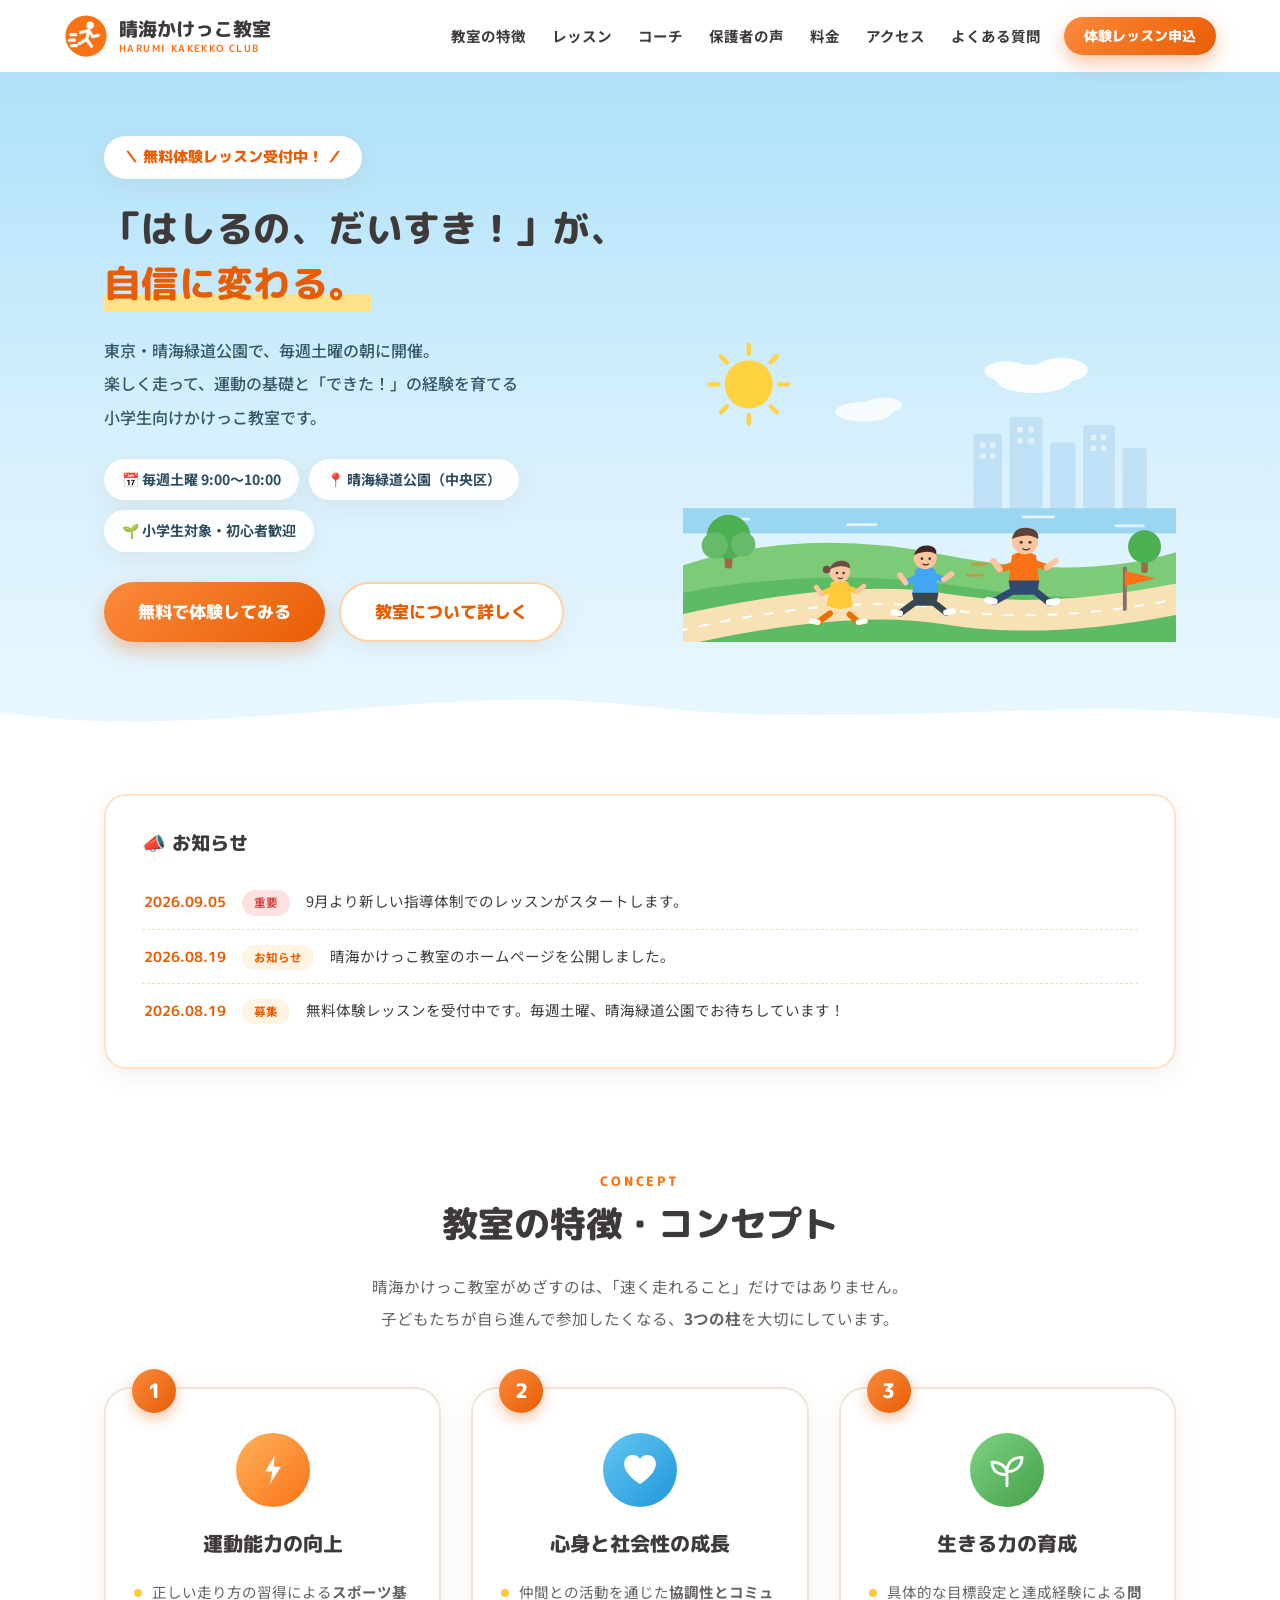
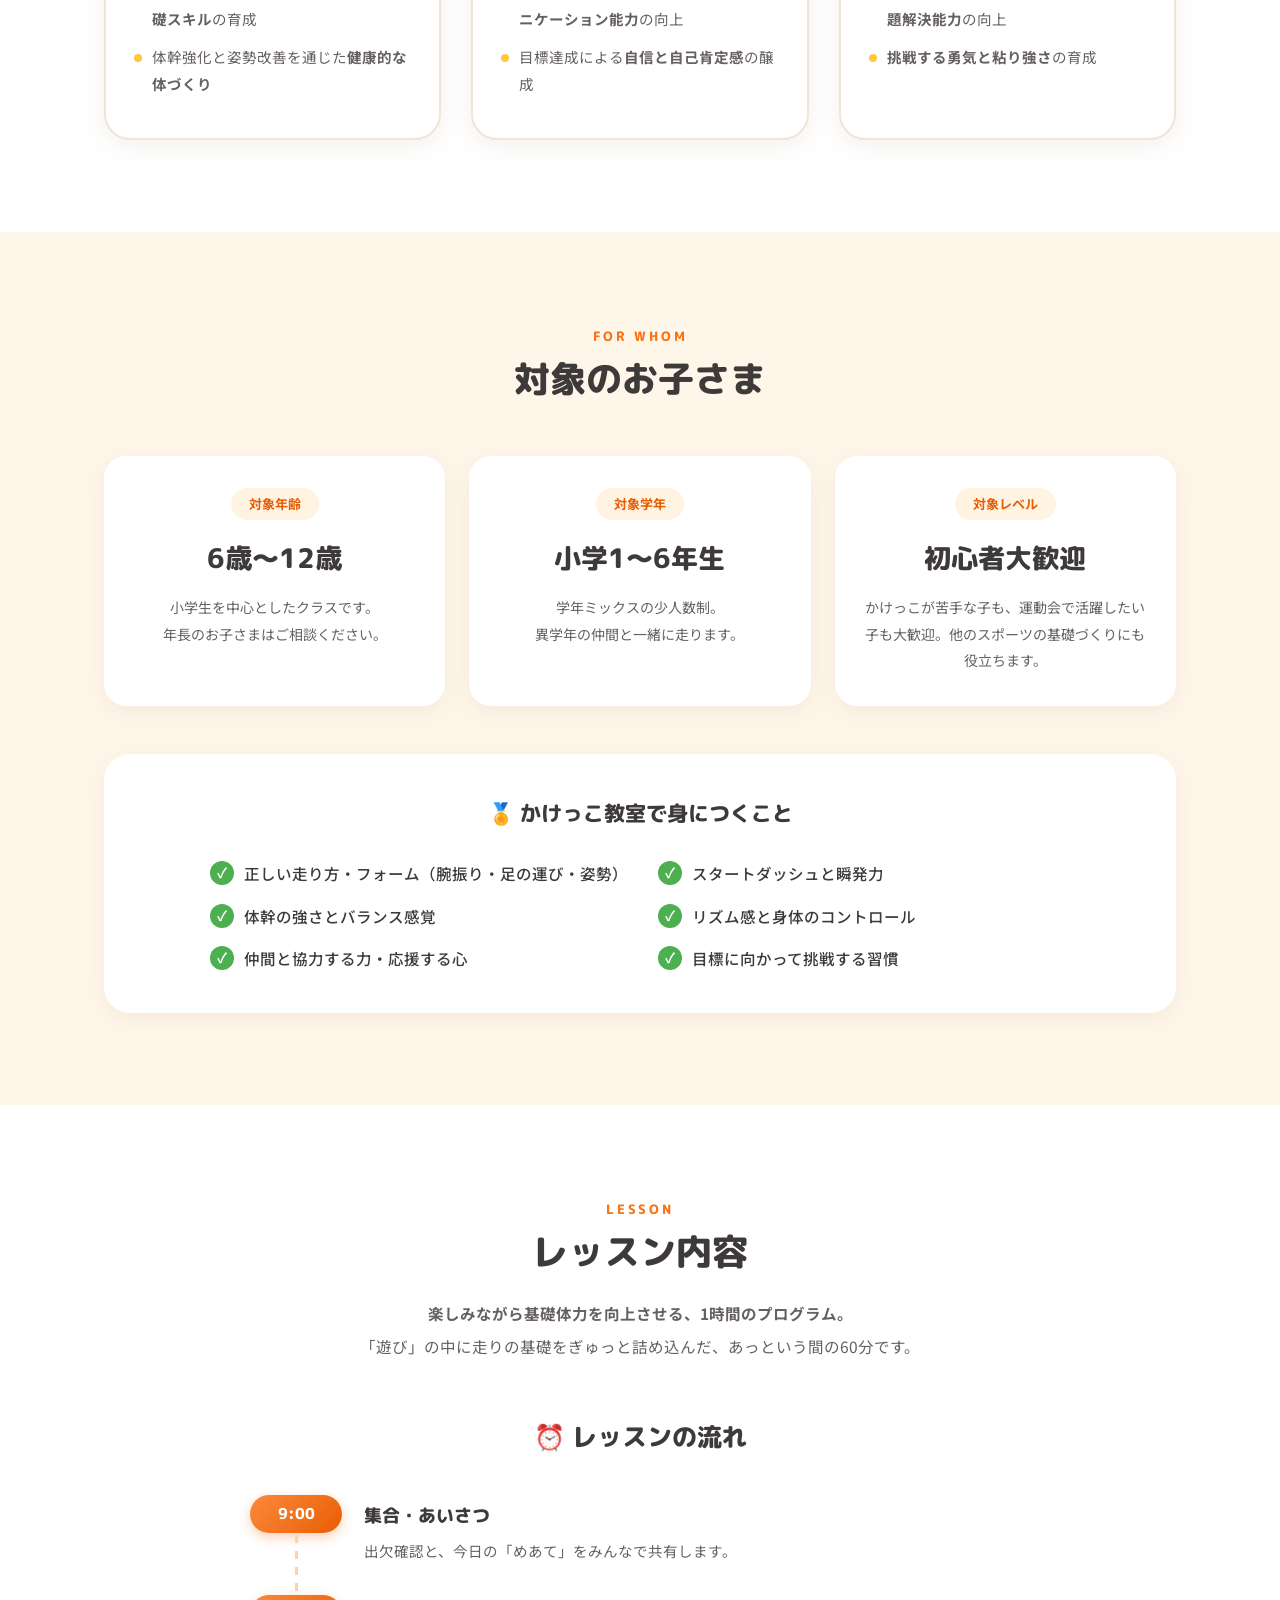
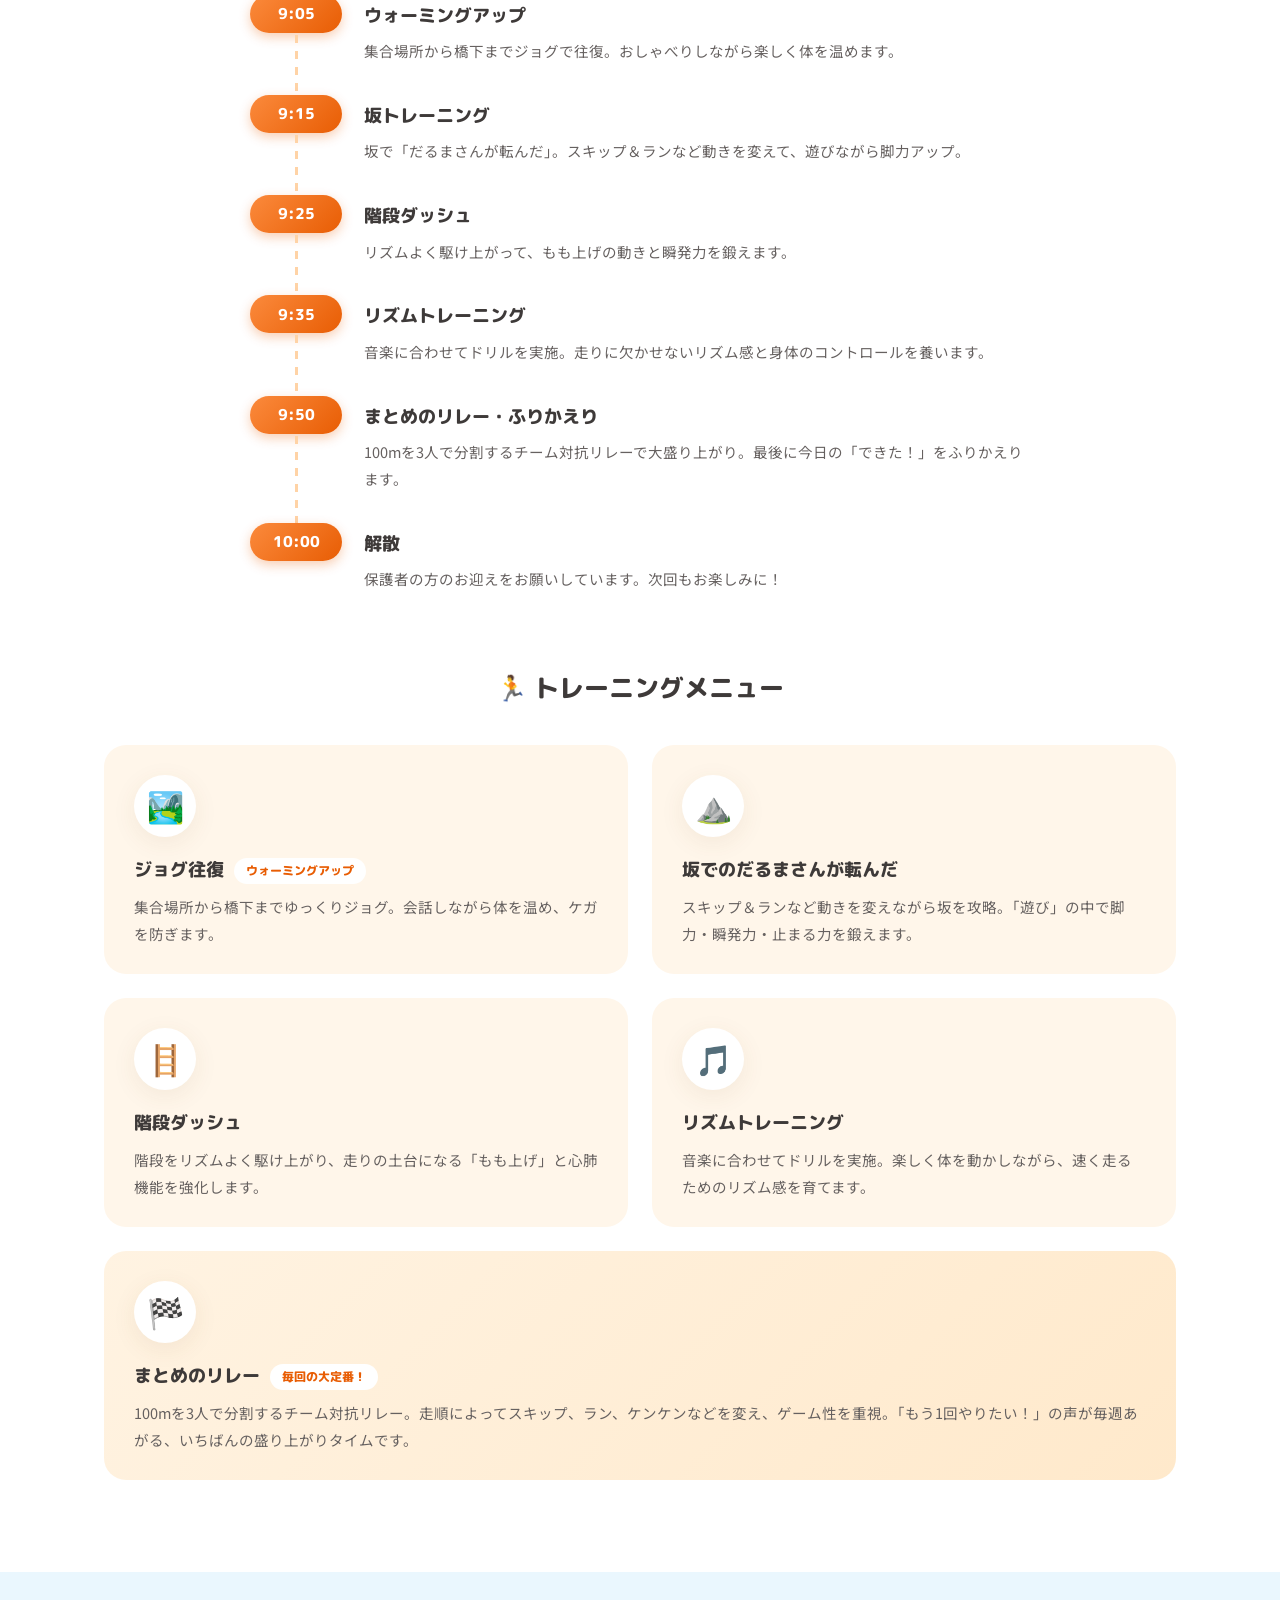
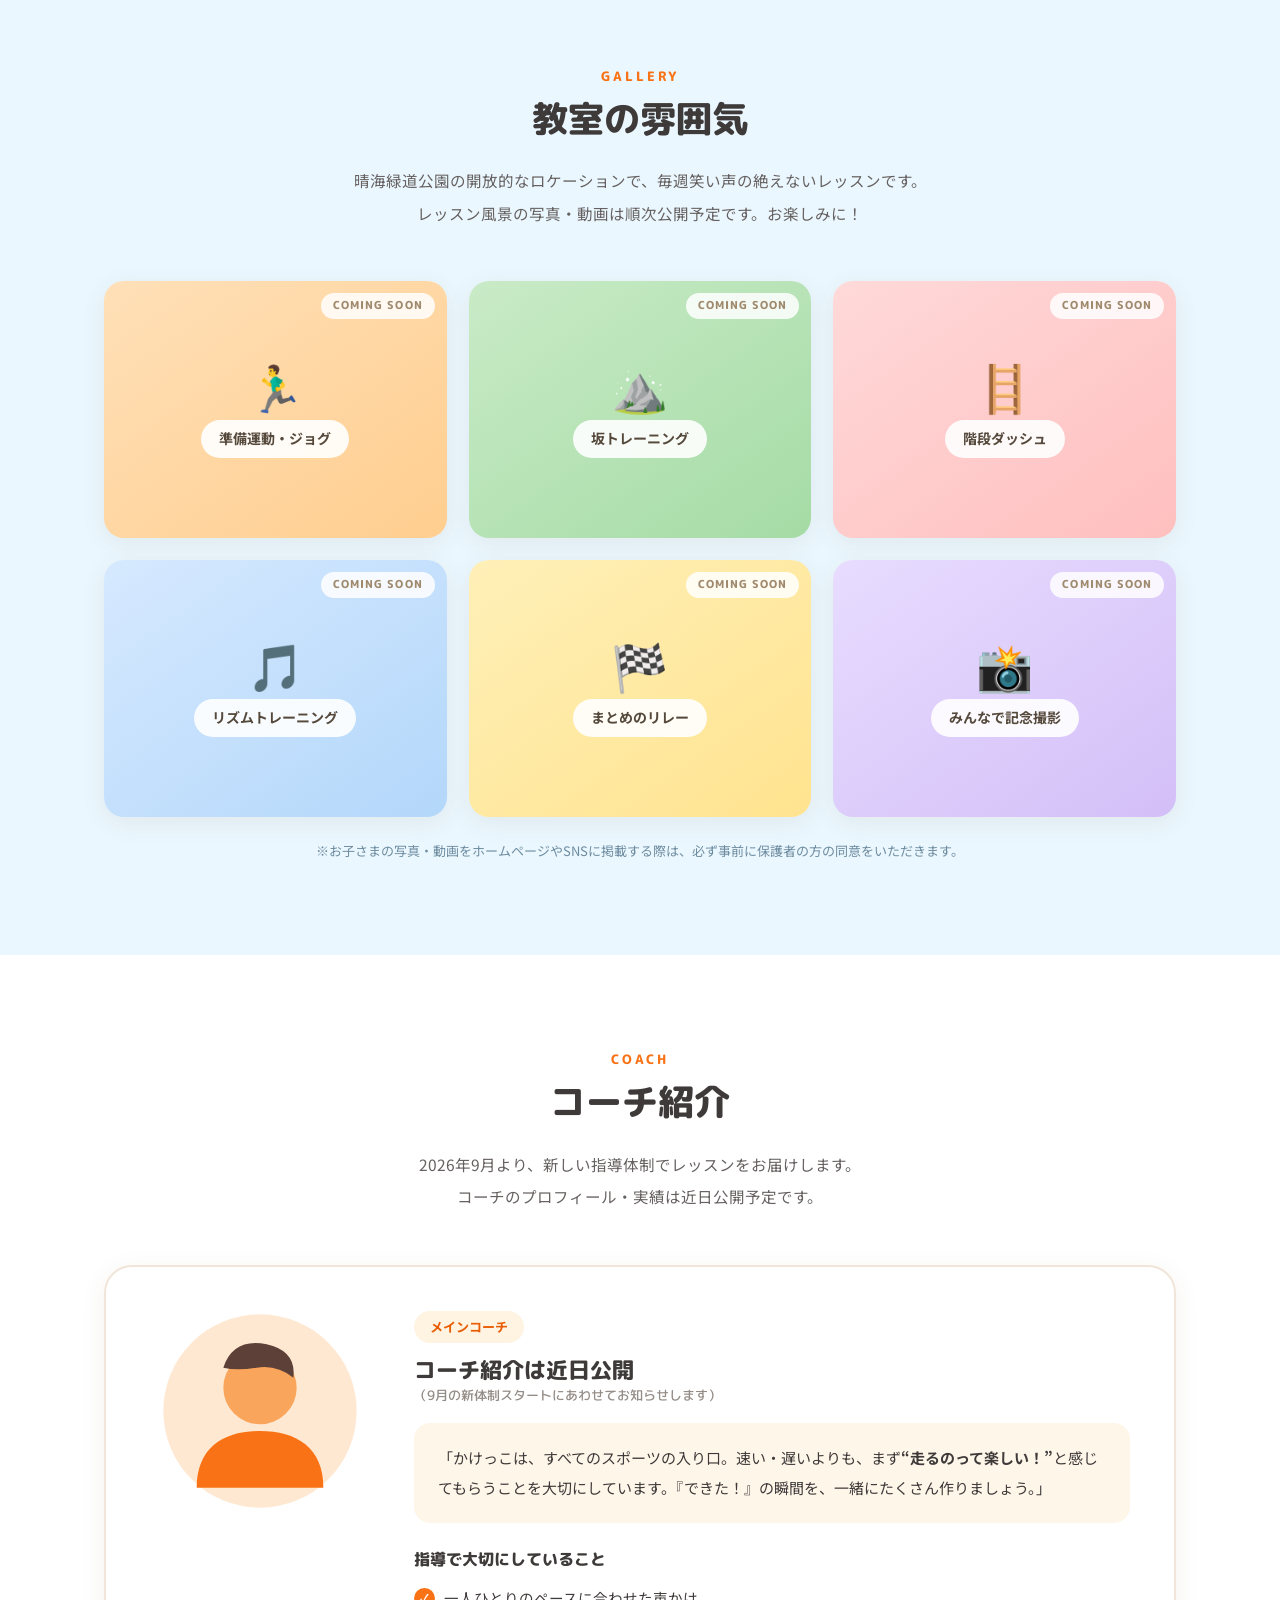
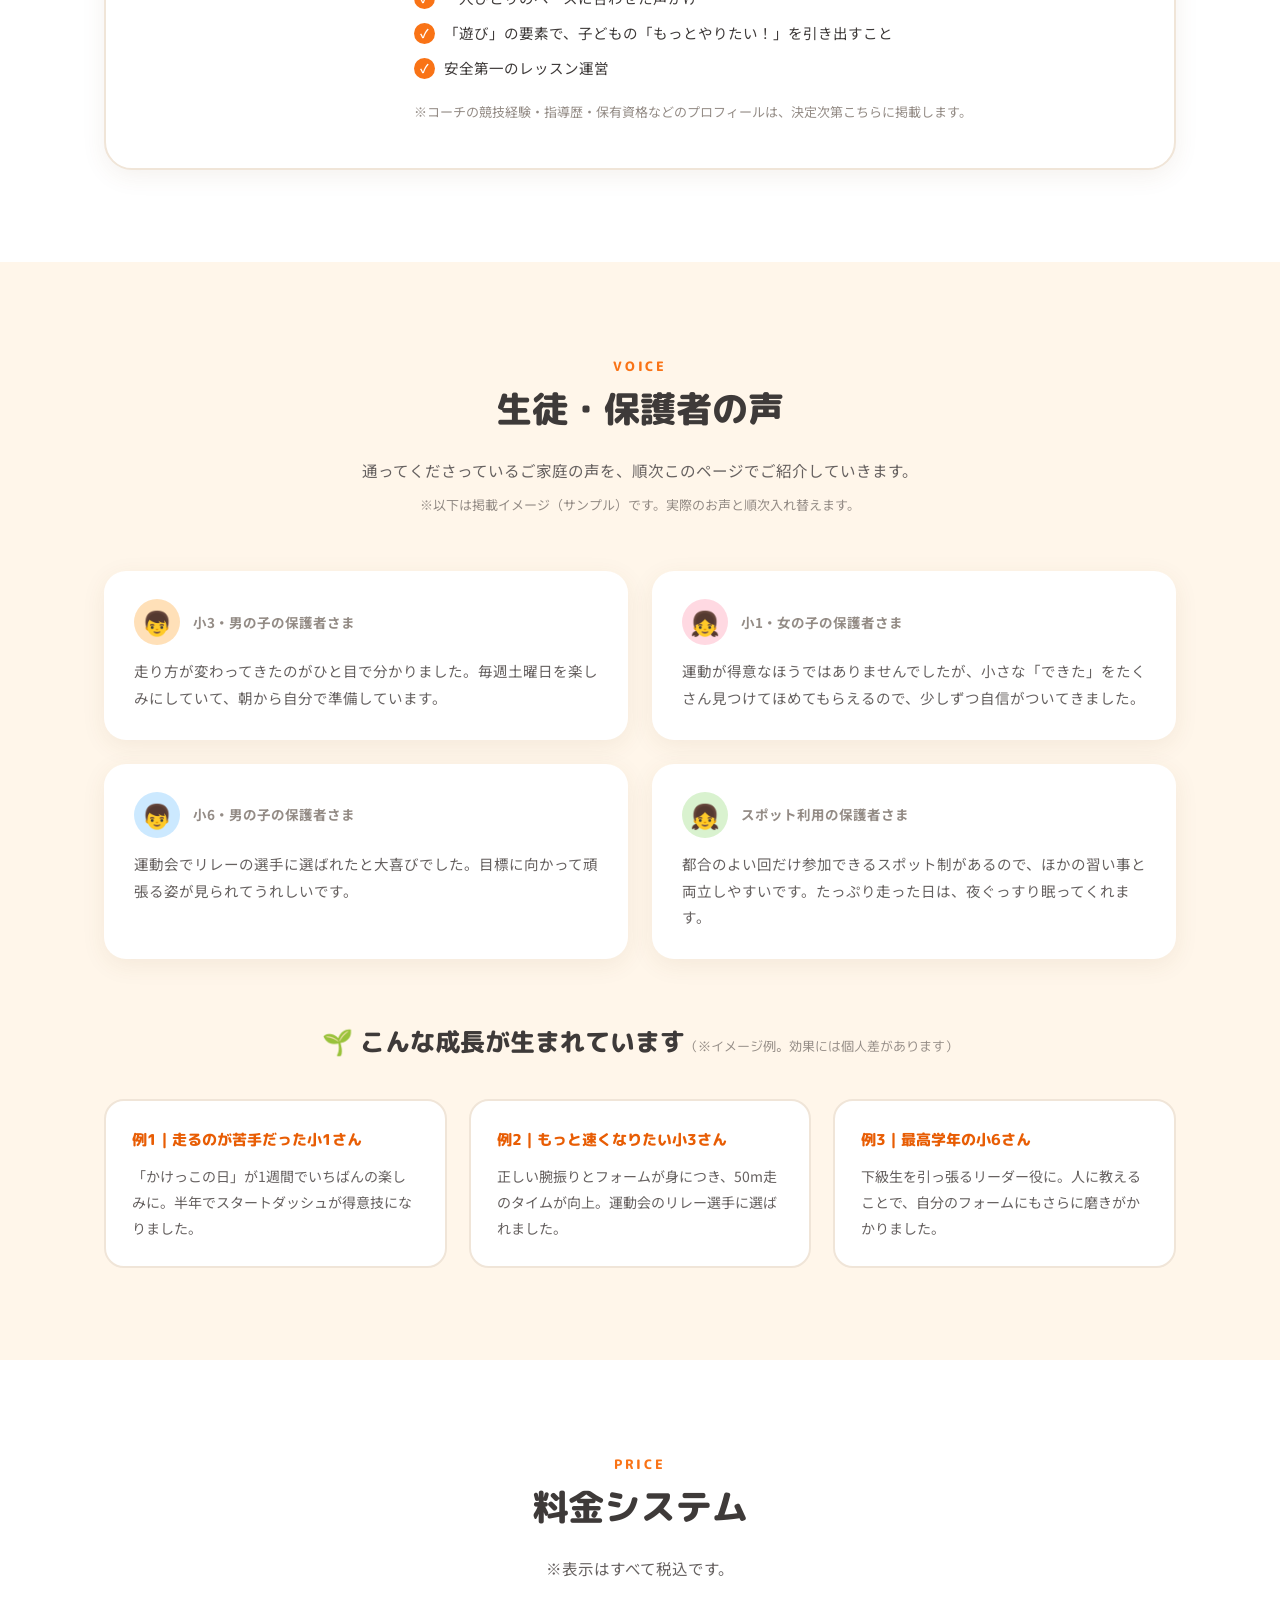
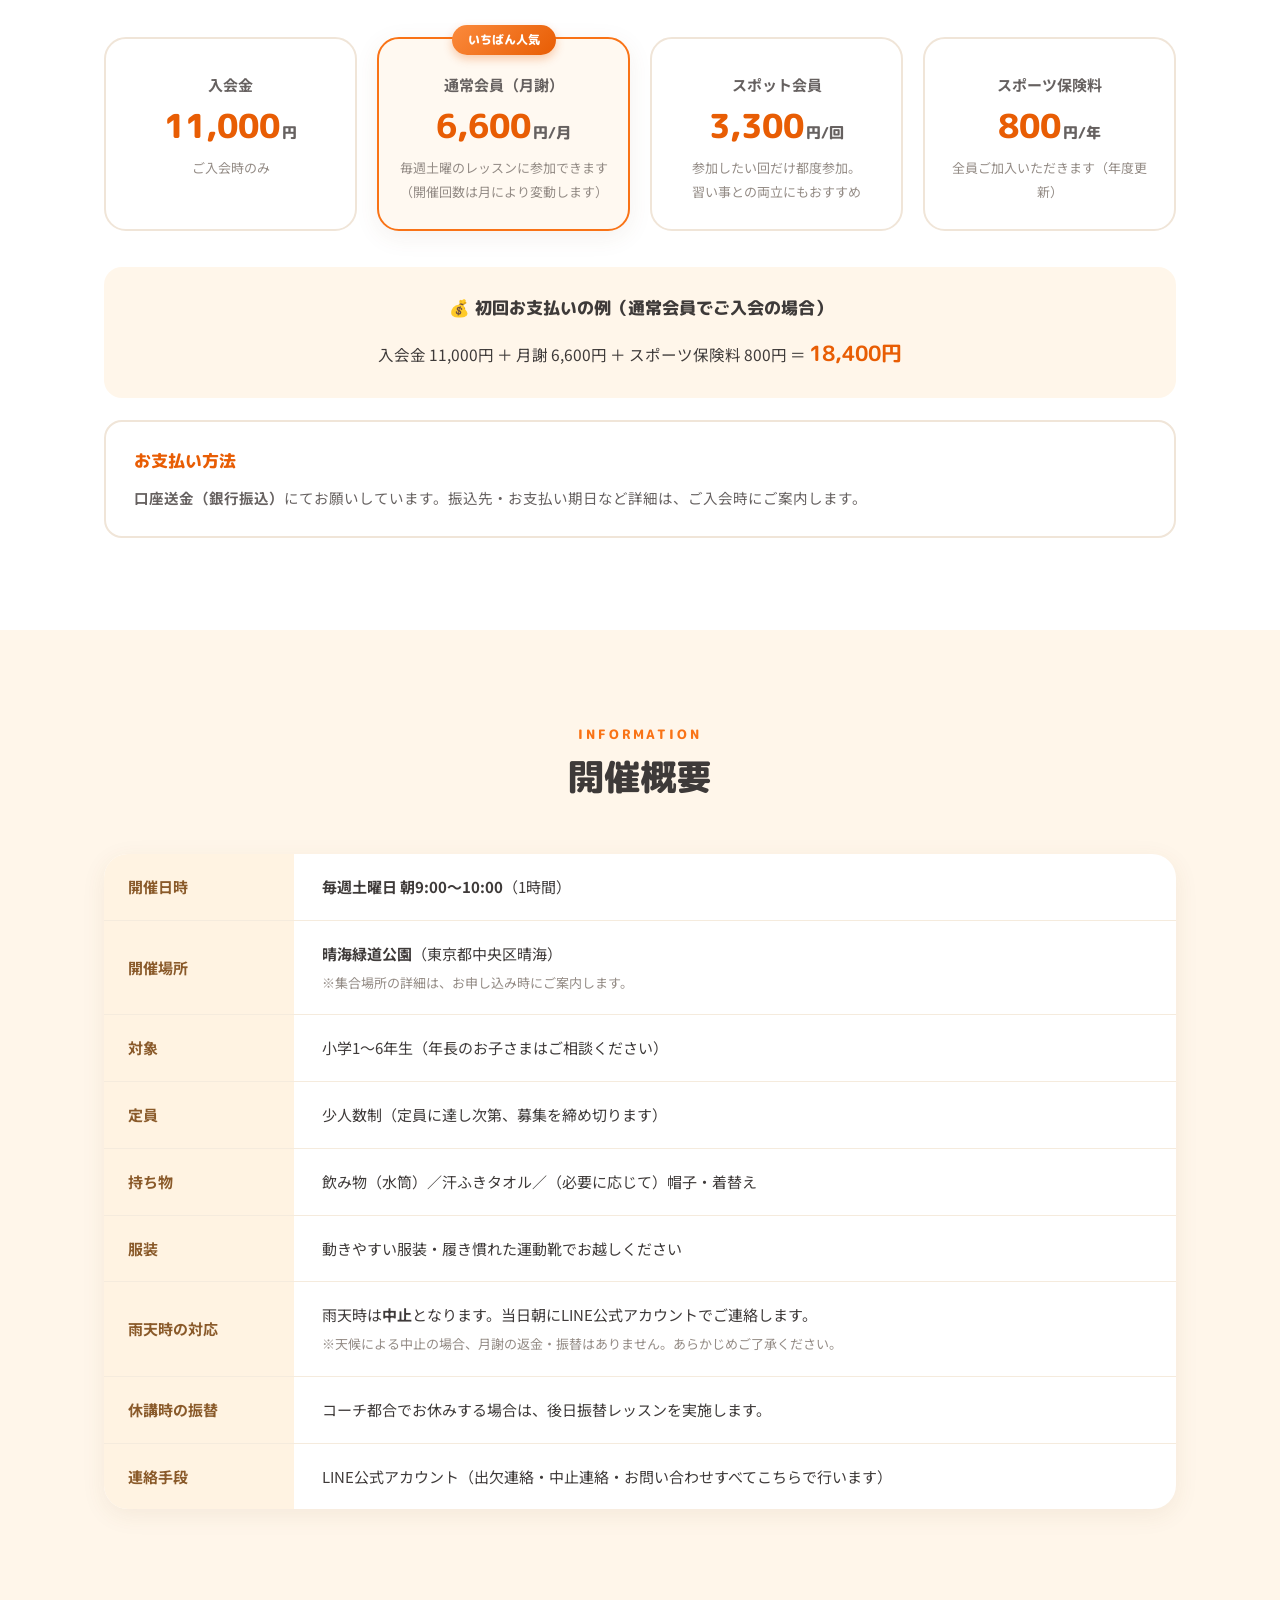
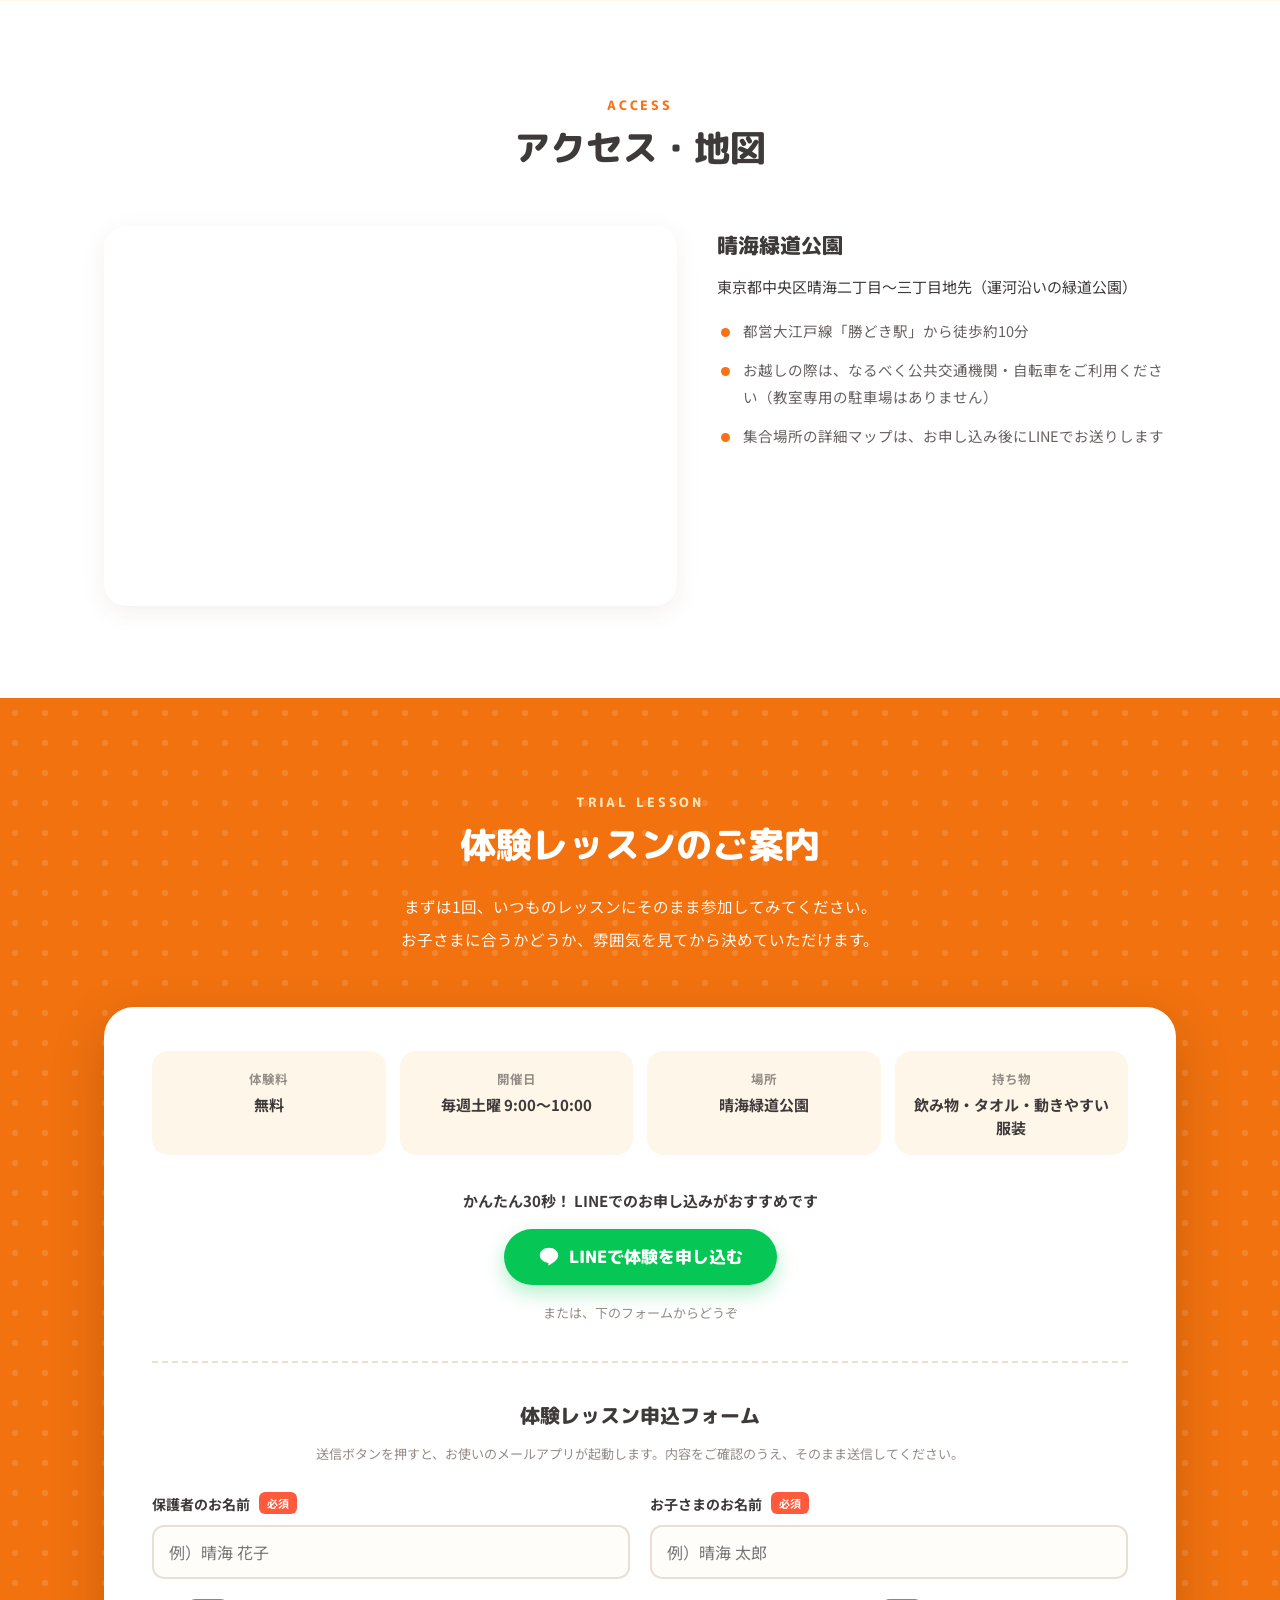
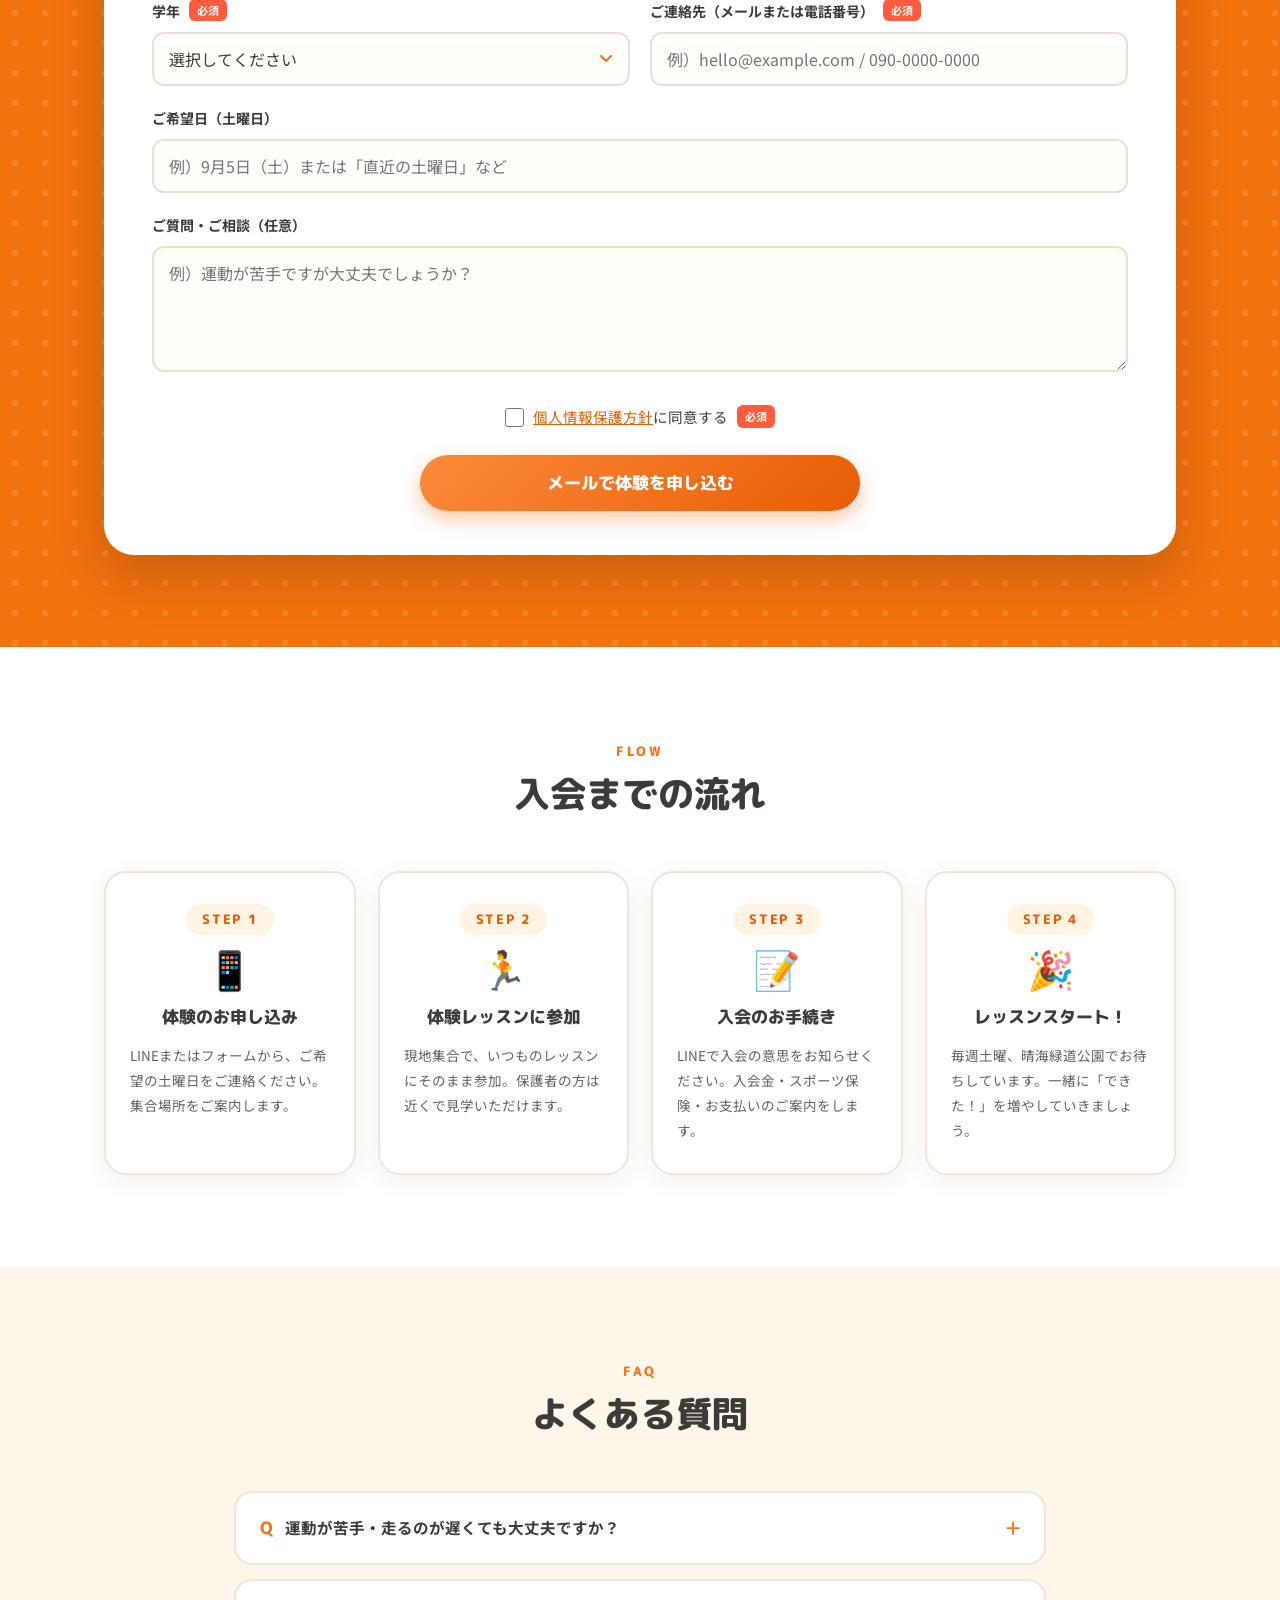
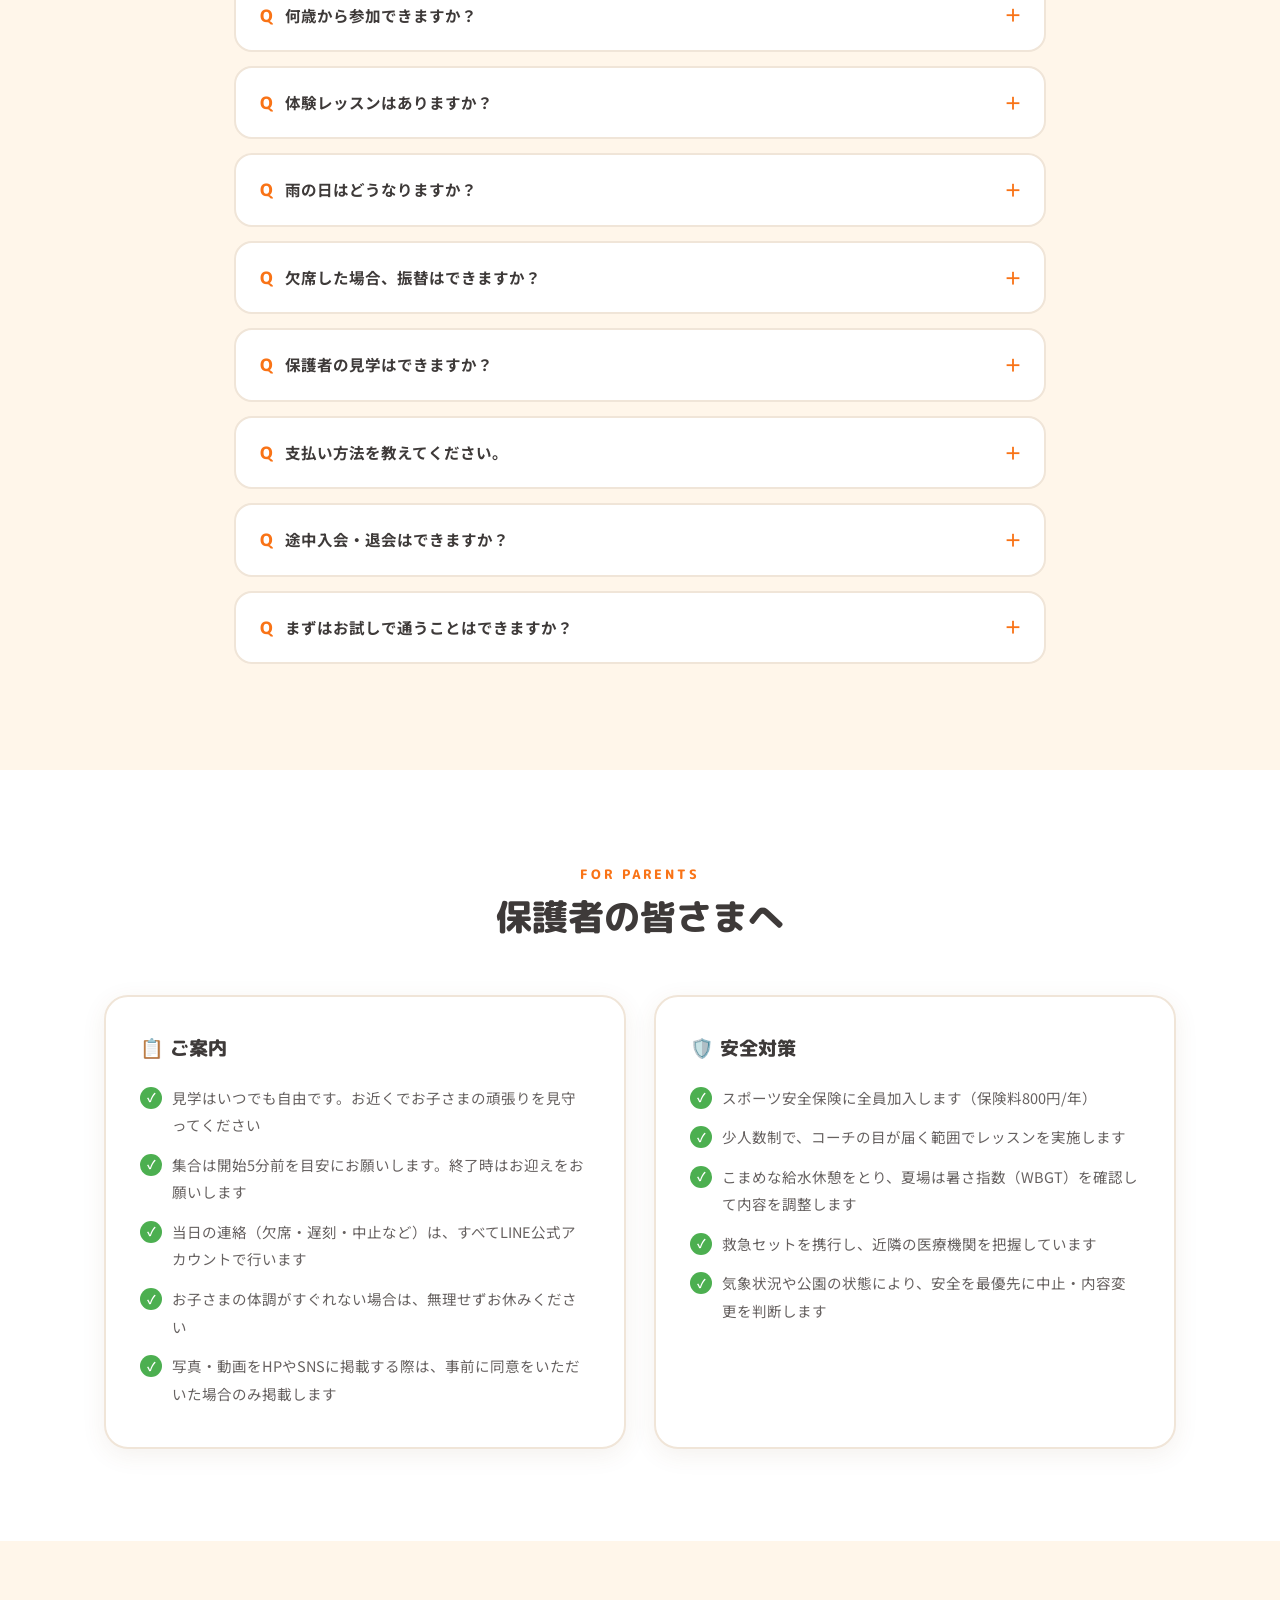
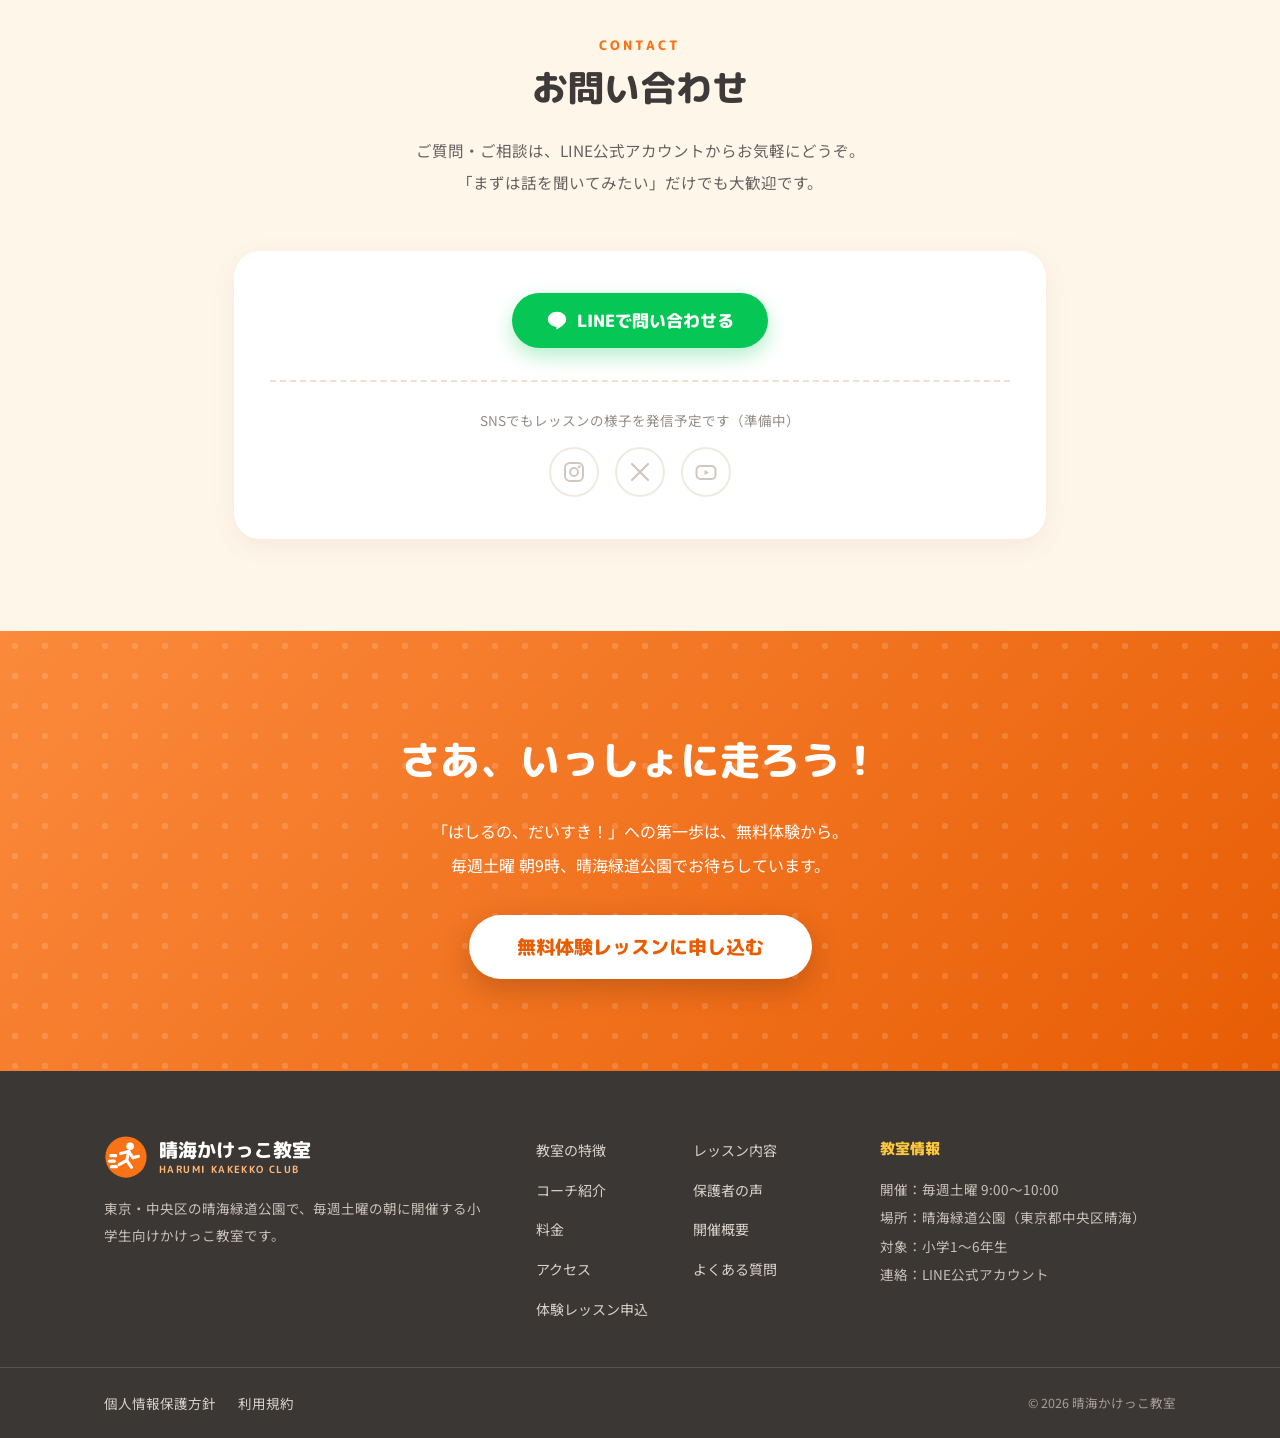
==== commit 3b3e559a: "文言修正とスマホ対応強化（改行制御・iOS対応・ナビ調整） - ヒーロー見出し・リード文をフレーズ単位で改行制御（.nb） - 「あさ」→「朝」など表記の見直し - iOS対応: 入力16px化・sa" ====
--- a/index.html
+++ b/index.html
@@ -2,11 +2,11 @@
 <html lang="ja">
 <head>
 <meta charset="UTF-8">
-<meta name="viewport" content="width=device-width, initial-scale=1.0">
+<meta name="viewport" content="width=device-width, initial-scale=1.0, viewport-fit=cover">
 <title>晴海かけっこ教室｜東京・中央区晴海の小学生向けかけっこ教室（毎週土曜開催）</title>
 <meta name="description" content="東京・中央区の晴海緑道公園で毎週土曜9:00〜10:00に開催する小学生向けかけっこ教室。正しい走り方と運動の基礎を、遊びの中で楽しく身につけます。初心者大歓迎・体験レッスン受付中！">
 <meta property="og:title" content="晴海かけっこ教室｜「はしるの、だいすき！」が、自信に変わる。">
-<meta property="og:description" content="晴海緑道公園で毎週土曜あさ開催。楽しく走って運動の基礎と自信を育てる、小学生向けかけっこ教室です。体験レッスン受付中！">
+<meta property="og:description" content="晴海緑道公園で毎週土曜の朝に開催。楽しく走って運動の基礎と自信を育てる、小学生向けかけっこ教室です。体験レッスン受付中！">
 <meta property="og:type" content="website">
 <meta property="og:locale" content="ja_JP">
 <link rel="icon" href="data:image/svg+xml,%3Csvg xmlns='http://www.w3.org/2000/svg' viewBox='0 0 64 64'%3E%3Ccircle cx='32' cy='32' r='30' fill='%23F97316'/%3E%3Ctext x='32' y='42' font-size='28' text-anchor='middle' fill='white' font-family='sans-serif' font-weight='bold'%3E走%3C/text%3E%3C/svg%3E">
@@ -82,11 +82,11 @@
     <div class="hero-copy">
       <p class="hero-badge">＼ 無料体験レッスン受付中！ ／</p>
       <h1 class="hero-title">
-        <span class="hero-title-line">「はしるの、だいすき！」が、</span>
-        <span class="hero-title-line accent">自信に変わる。</span>
+        <span class="nb">「はしるの、</span><span class="nb">だいすき！」が、</span><br>
+        <span class="hero-title-accent">自信に変わる。</span>
       </h1>
       <p class="hero-lead">
-        東京・晴海緑道公園で毎週土曜あさ開催。<br>
+        <span class="nb">東京・晴海緑道公園で、</span><span class="nb">毎週土曜の朝に開催。</span><br class="pc-only">
         楽しく走って、運動の基礎と「できた！」の経験を育てる<br class="pc-only">
         小学生向けかけっこ教室です。
       </p>
@@ -339,7 +339,7 @@
       <div class="target-card reveal">
         <p class="target-label">対象レベル</p>
         <p class="target-main">初心者大歓迎</p>
-        <p class="target-note">かけっこが苦手な子も、運動会で活躍したい子も、他のスポーツの基礎づくりにも。</p>
+        <p class="target-note">かけっこが苦手な子も、運動会で活躍したい子も大歓迎。他のスポーツの基礎づくりにも役立ちます。</p>
       </div>
     </div>
     <div class="skills reveal" id="skills">
@@ -396,7 +396,7 @@
           <span class="tl-time">9:25</span>
           <div class="tl-body">
             <h4>階段ダッシュ</h4>
-            <p>リズムよく駆け上がって、もも上げの動きと瞬発力をきたえます。</p>
+            <p>リズムよく駆け上がって、もも上げの動きと瞬発力を鍛えます。</p>
           </div>
         </li>
         <li>
@@ -417,7 +417,7 @@
           <span class="tl-time">10:00</span>
           <div class="tl-body">
             <h4>解散</h4>
-            <p>保護者の方へのお迎えをお願いしています。</p>
+            <p>保護者の方のお迎えをお願いしています。次回もお楽しみに！</p>
           </div>
         </li>
       </ol>
@@ -540,7 +540,7 @@
       </article>
       <article class="voice-card reveal">
         <div class="voice-head"><span class="voice-avatar av-4">👧</span><p class="voice-meta">スポット利用の保護者さま</p></div>
-        <p>都合のよい回だけ参加できるスポット制があるので、ほかの習い事と両立しやすいです。参加した日は夜ぐっすりです（笑）</p>
+        <p>都合のよい回だけ参加できるスポット制があるので、ほかの習い事と両立しやすいです。たっぷり走った日は、夜ぐっすり眠ってくれます。</p>
       </article>
     </div>
 
@@ -919,7 +919,7 @@
 <section class="last-cta">
   <div class="container reveal">
     <h2 class="last-cta-title">さあ、いっしょに走ろう！</h2>
-    <p class="last-cta-lead">「はしるの、だいすき！」への第一歩は、無料体験から。<br>毎週土曜あさ9時、晴海緑道公園でお待ちしています。</p>
+    <p class="last-cta-lead">「はしるの、だいすき！」への第一歩は、無料体験から。<br>毎週土曜 朝9時、晴海緑道公園でお待ちしています。</p>
     <a href="#trial" class="btn btn-cta btn-xl">無料体験レッスンに申し込む</a>
   </div>
 </section>
@@ -949,7 +949,7 @@
           <span class="brand-sub">HARUMI KAKEKKO CLUB</span>
         </span>
       </a>
-      <p class="footer-desc">東京・中央区の晴海緑道公園で毎週土曜あさに開催する、小学生向けかけっこ教室です。</p>
+      <p class="footer-desc">東京・中央区の晴海緑道公園で、毎週土曜の朝に開催する小学生向けかけっこ教室です。</p>
     </div>
     <nav class="footer-nav" aria-label="フッターメニュー">
       <ul>
--- a/style.css
+++ b/style.css
@@ -26,7 +26,13 @@
 
 /* ---------- リセット・ベース ---------- */
 *, *::before, *::after { box-sizing: border-box; margin: 0; padding: 0; }
-html { scroll-behavior: smooth; }
+html {
+  scroll-behavior: smooth;
+  overflow-x: hidden; /* clip未対応の旧ブラウザ向けフォールバック */
+  overflow-x: clip;
+  -webkit-text-size-adjust: 100%;
+  text-size-adjust: 100%;
+}
 body {
   font-family: var(--font-body);
   color: var(--c-ink);
@@ -43,6 +49,8 @@
 .container { max-width: 1120px; margin: 0 auto; padding: 0 24px; }
 .container-narrow { max-width: 860px; }
 .pc-only { display: inline; }
+/* 日本語の改行制御：.nb で囲んだフレーズの途中では改行しない */
+.nb { display: inline-block; }
 
 section { scroll-margin-top: calc(var(--header-h) + 12px); }
 .section { padding: 92px 0; }
@@ -188,7 +196,7 @@
 }
 .hero-inner {
   display: grid;
-  grid-template-columns: 1.02fr 1fr;
+  grid-template-columns: 1.1fr 1fr;
   align-items: center;
   gap: 36px;
   padding-top: 64px;
@@ -209,12 +217,11 @@
 .hero-title {
   font-family: var(--font-head);
   font-weight: 800;
-  font-size: clamp(29px, 4.4vw, 46px);
-  line-height: 1.42;
+  font-size: clamp(27px, 2.9vw, 37px);
+  line-height: 1.5;
   letter-spacing: 0.01em;
 }
-.hero-title-line { display: block; }
-.hero-title-line.accent {
+.hero-title-accent {
   color: var(--c-primary-dark);
   background: linear-gradient(transparent 68%, #FFE28A 68%);
   display: inline-block;
@@ -919,11 +926,19 @@
   padding: 13px 15px;
   border: 2px solid #EADFD2;
   border-radius: 12px;
-  font-size: 15px;
+  font-size: 16px; /* 16px未満だとiOS Safariがフォーカス時に自動ズームする */
   font-family: var(--font-body);
   color: var(--c-ink);
   background: #FFFDFA;
   transition: border-color 0.2s ease, box-shadow 0.2s ease;
+}
+.form-field select {
+  appearance: none;
+  -webkit-appearance: none;
+  background-image: url("data:image/svg+xml,%3Csvg xmlns='http://www.w3.org/2000/svg' width='12' height='8'%3E%3Cpath d='M1 1l5 5 5-5' stroke='%23F97316' stroke-width='2' fill='none' stroke-linecap='round'/%3E%3C/svg%3E");
+  background-repeat: no-repeat;
+  background-position: right 16px center;
+  padding-right: 44px;
 }
 .form-field input:focus,
 .form-field select:focus,
@@ -1311,13 +1326,19 @@
 /* =========================================================
    レスポンシブ
 ========================================================= */
+@media (max-width: 1200px) {
+  /* ハンバーガー切替（920px）までナビが収まるよう圧縮 */
+  .global-nav a:not(.btn) { padding: 8px 8px; font-size: 13.5px; }
+  .nav-cta .btn { padding: 9px 16px; font-size: 13.5px; }
+}
+
 @media (max-width: 1024px) {
   .pillar-grid { gap: 20px; }
   .price-grid { grid-template-columns: repeat(2, 1fr); }
   .flow-grid { grid-template-columns: repeat(2, 1fr); }
 }
 
-@media (max-width: 920px) {
+@media (max-width: 1000px) {
   :root { --header-h: 62px; }
   .section { padding: 68px 0; }
 
@@ -1327,10 +1348,11 @@
     top: 0;
     right: 0;
     width: min(320px, 84vw);
+    height: 100vh;
     height: 100dvh;
     background: #FFFFFF;
     box-shadow: -8px 0 30px rgba(0, 0, 0, 0.15);
-    padding: 84px 26px 30px;
+    padding: 84px 26px calc(30px + env(safe-area-inset-bottom));
     transform: translateX(105%);
     visibility: hidden;
     transition: transform 0.3s ease, visibility 0s linear 0.3s;
@@ -1427,13 +1449,17 @@
   .floating-cta {
     left: 14px;
     right: 14px;
-    bottom: 14px;
+    bottom: calc(14px + env(safe-area-inset-bottom));
     text-align: center;
     justify-content: center;
     display: flex;
     padding: 15px 20px;
   }
-  .to-top { right: 14px; bottom: 76px; }
+  .to-top { right: 14px; bottom: calc(80px + env(safe-area-inset-bottom)); }
+
+  /* 追従CTAバーでフッターの文字が隠れないよう余白を確保 */
+  .footer-bottom-inner { padding-bottom: calc(88px + env(safe-area-inset-bottom)); }
+  .access-map iframe { height: 260px; }
 
   .btn-xl { padding: 17px 34px; font-size: 17px; }
   .last-cta { padding: 68px 0; }
@@ -1442,8 +1468,12 @@
 @media (max-width: 480px) {
   .gallery-grid { grid-template-columns: 1fr; }
   .trial-summary { grid-template-columns: 1fr 1fr; }
-  .hero-title { font-size: 27px; }
+  .hero-title { font-size: 26px; }
+  .hero-badge { font-size: 13px; padding: 7px 16px; }
   .brand-name { font-size: 17px; }
   .brand-sub { font-size: 9px; }
   .brand-mark { width: 38px; height: 38px; }
-}
+  .price-value { font-size: 29px; }
+  .price-card { padding: 26px 14px 22px; }
+  .container { padding: 0 18px; }
+}
